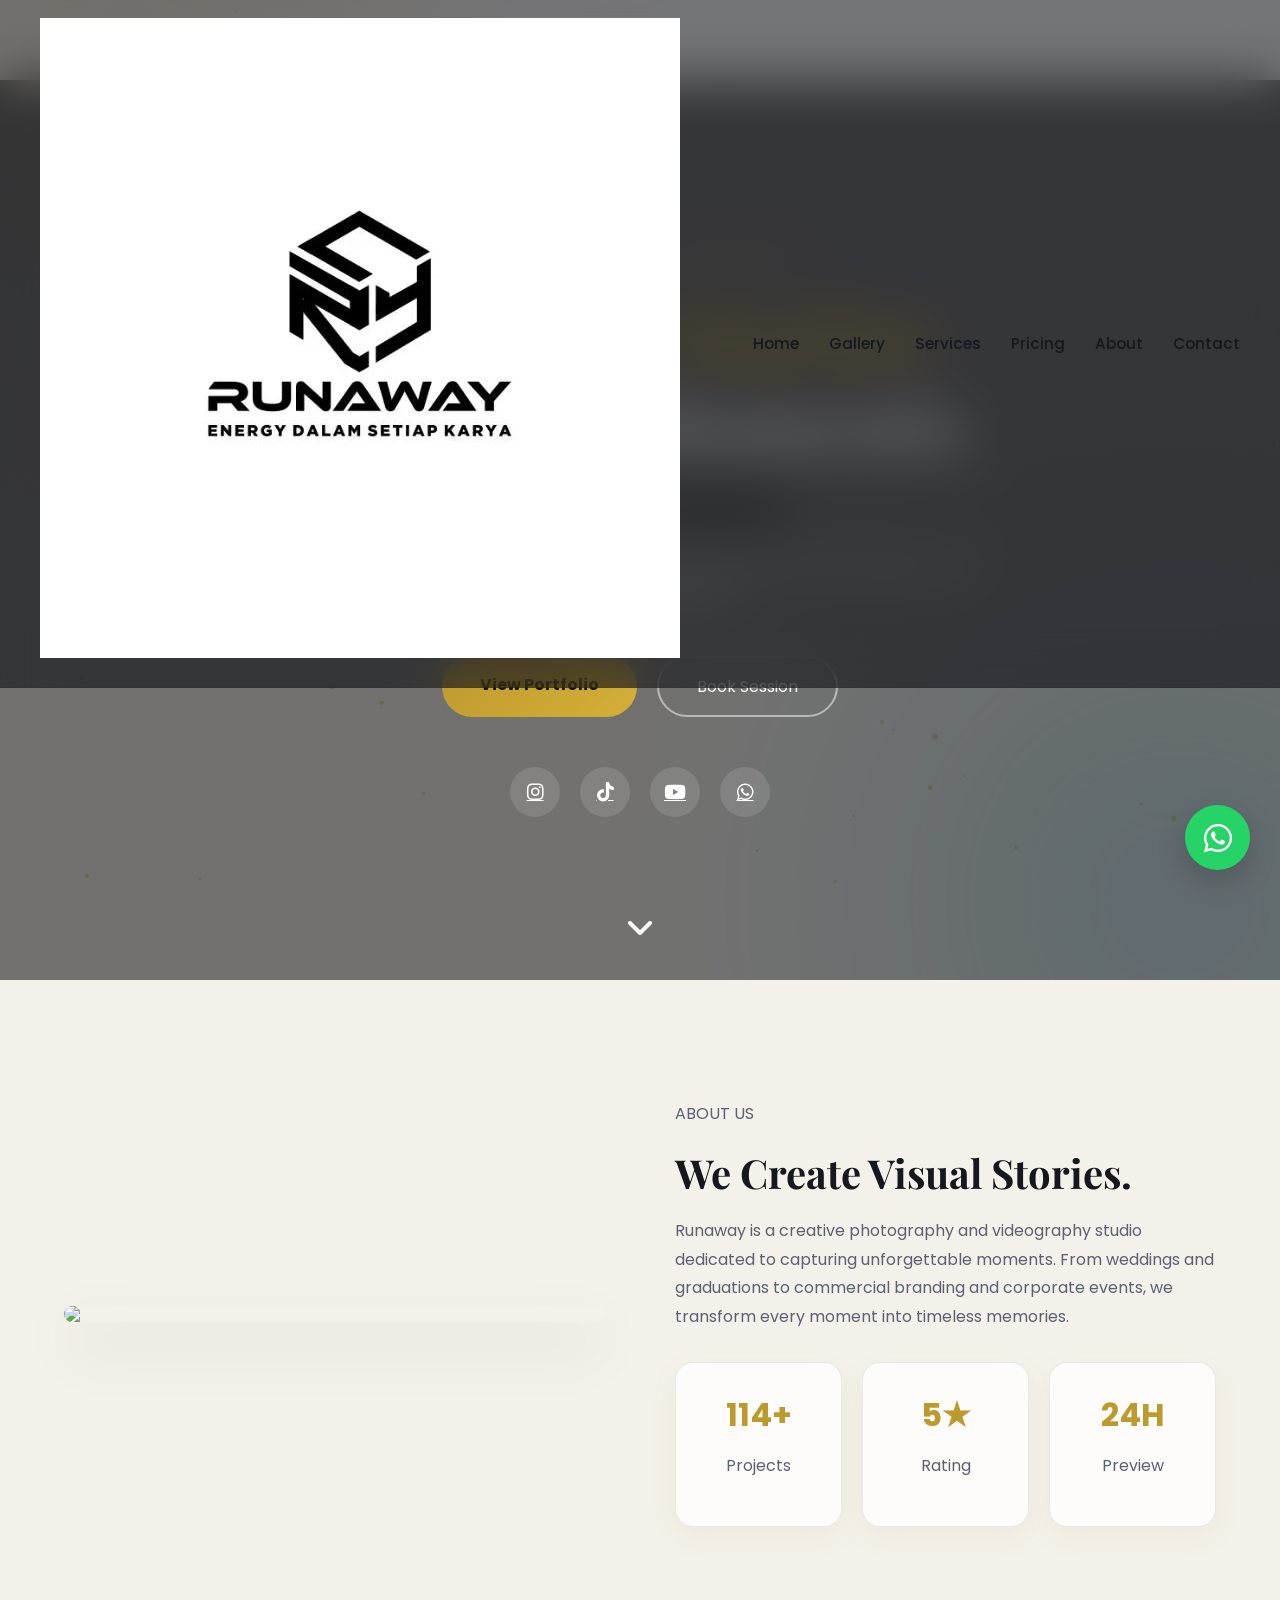
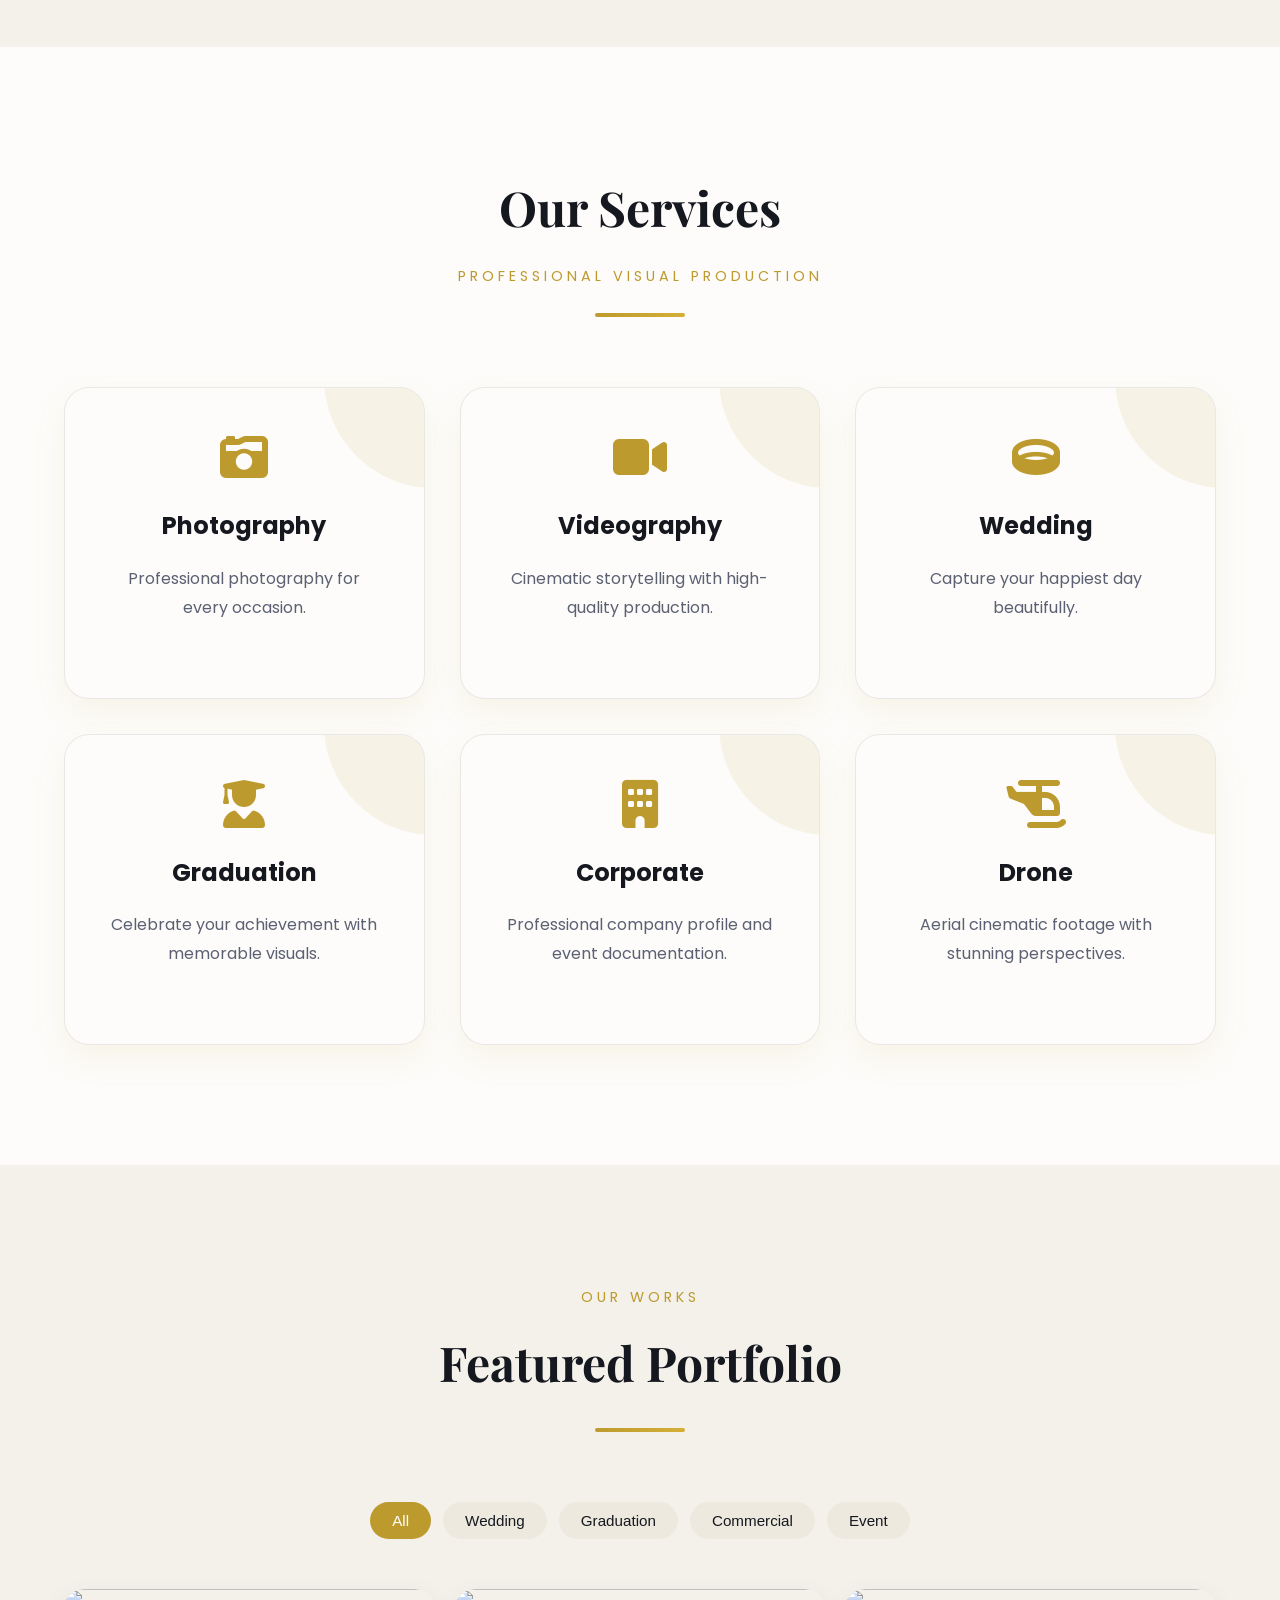
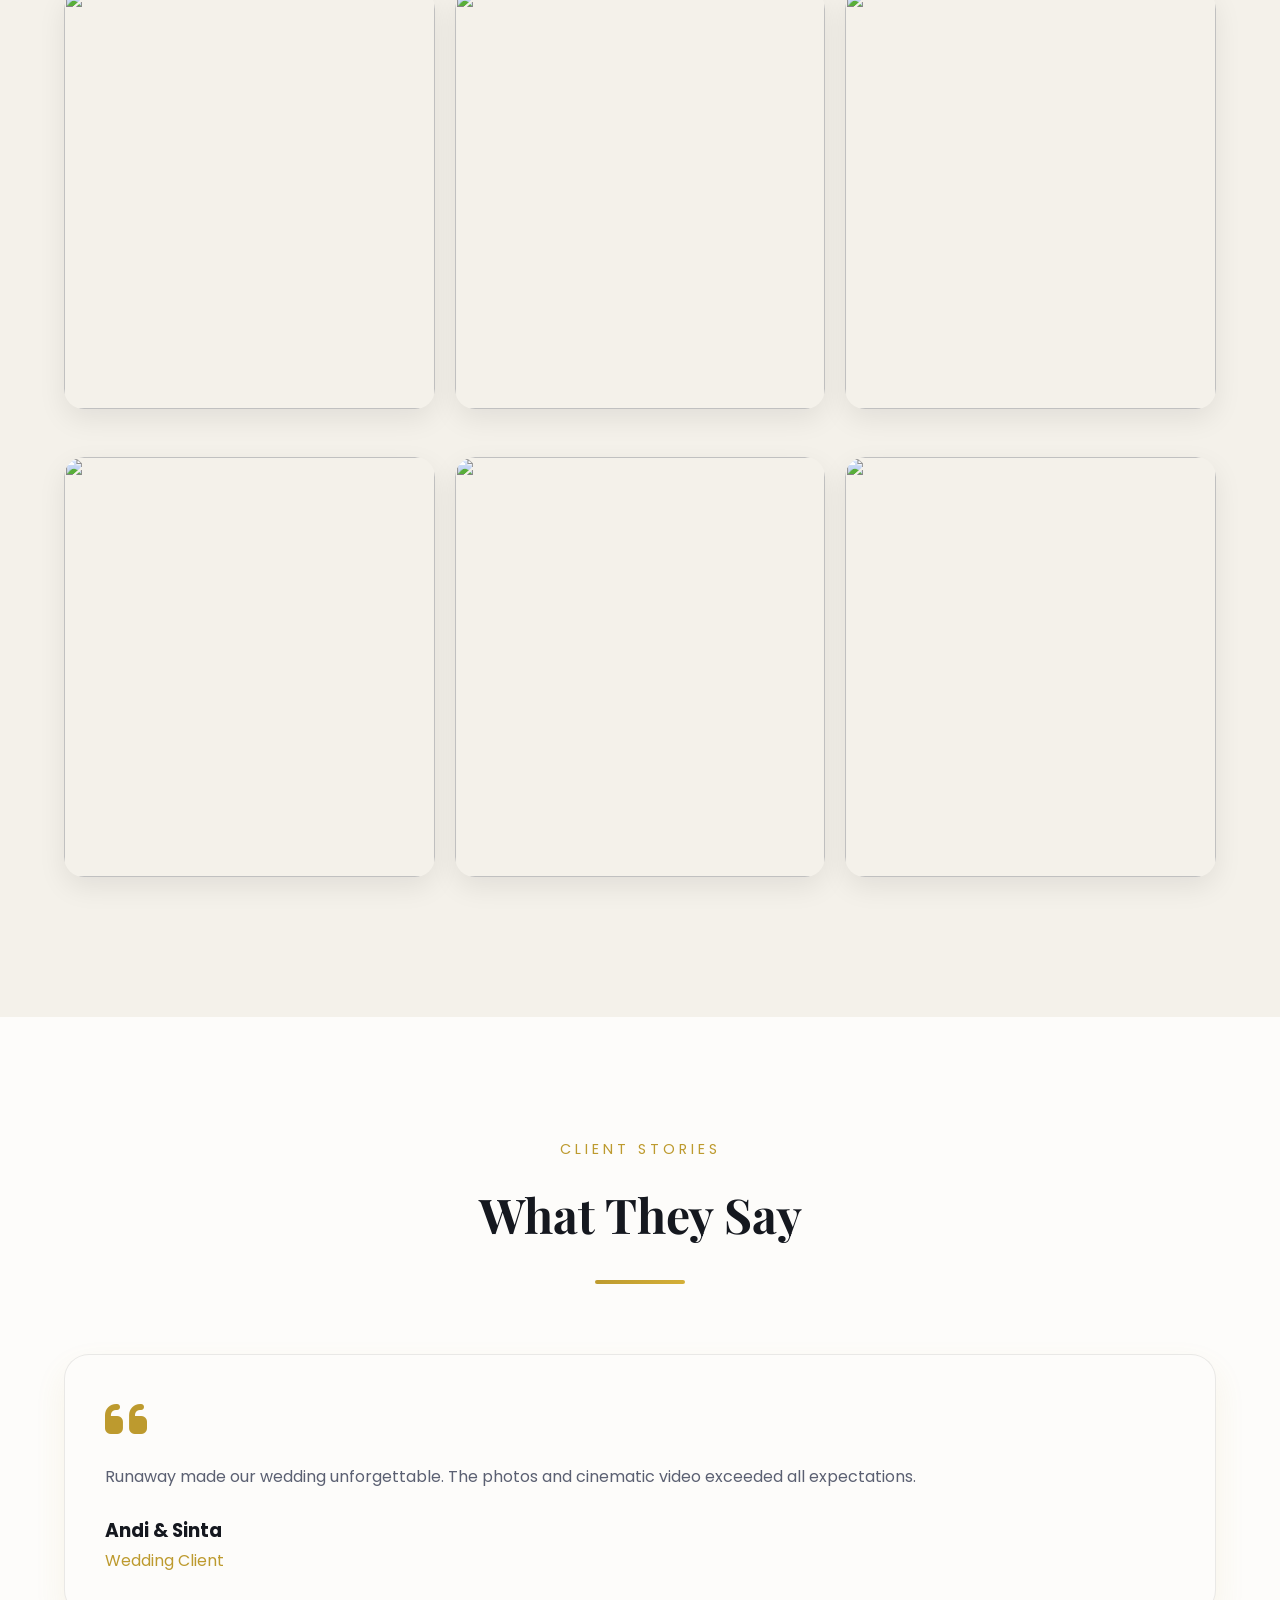
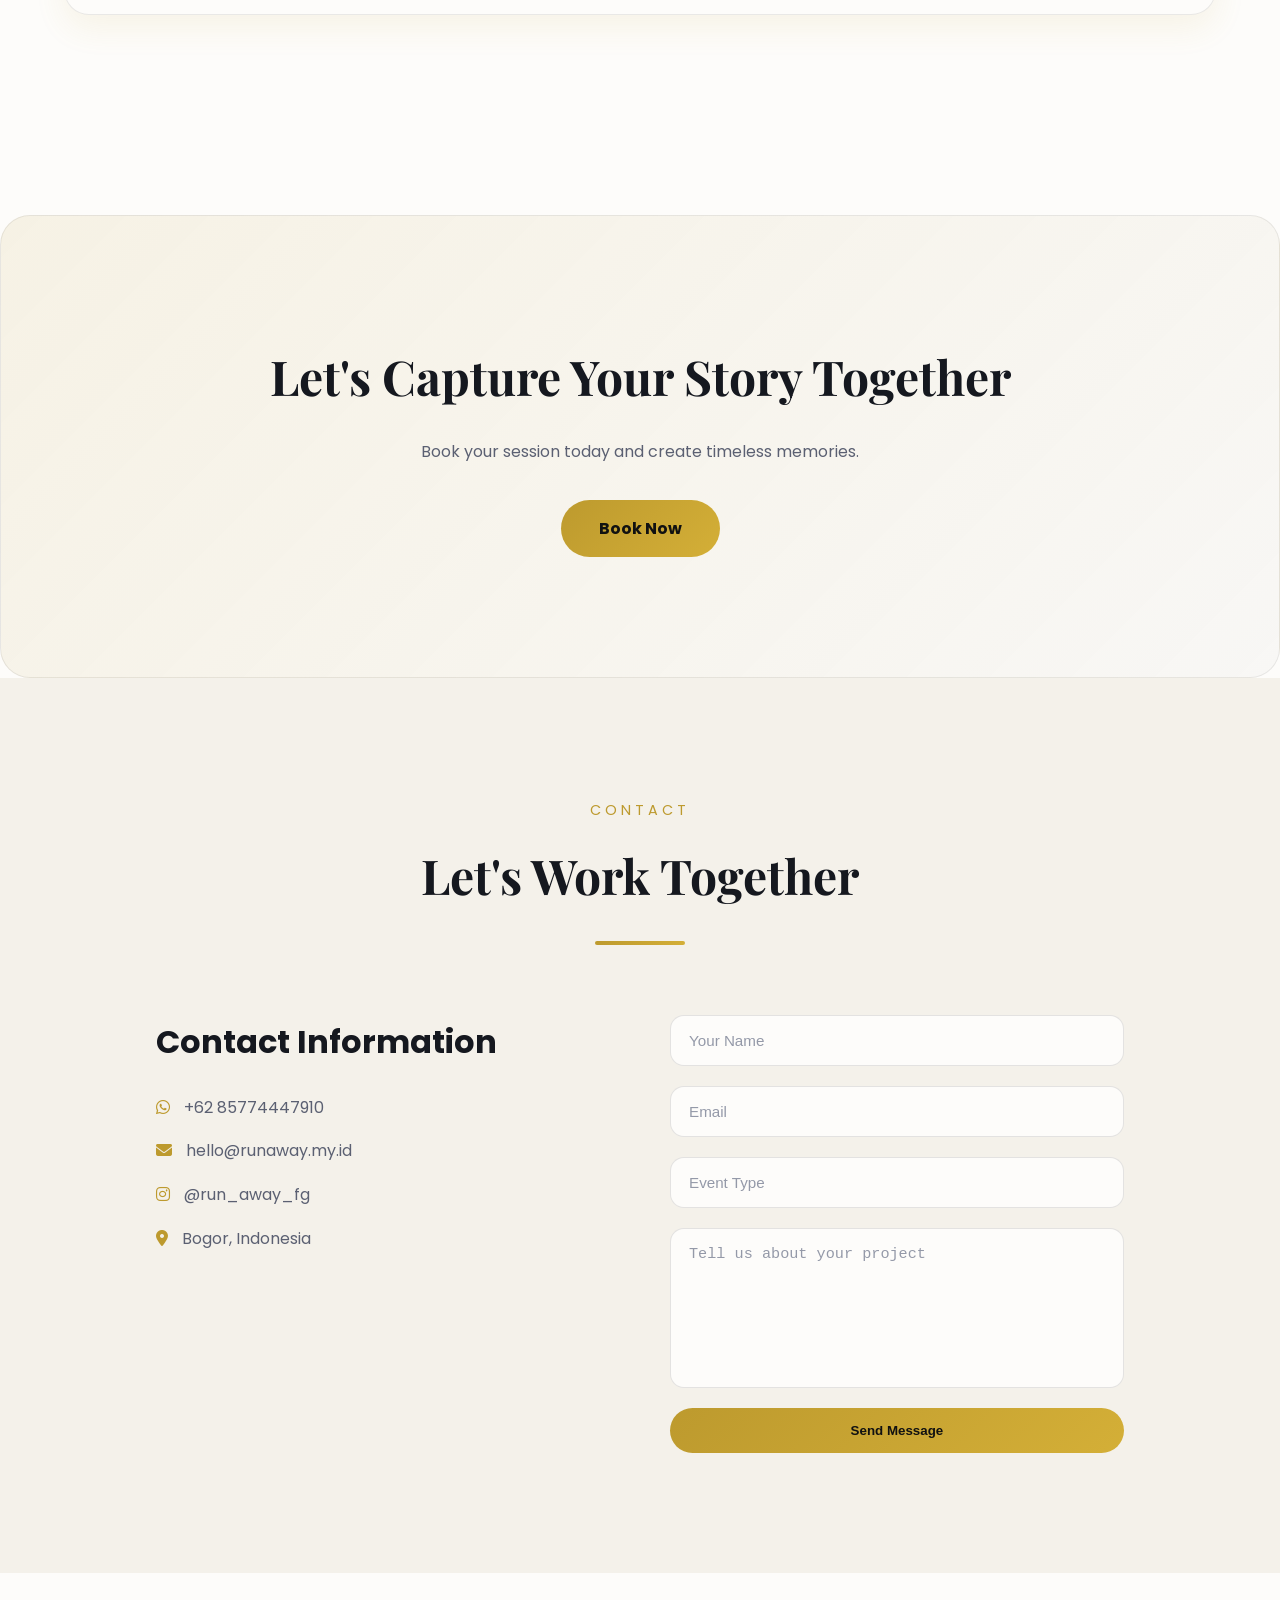
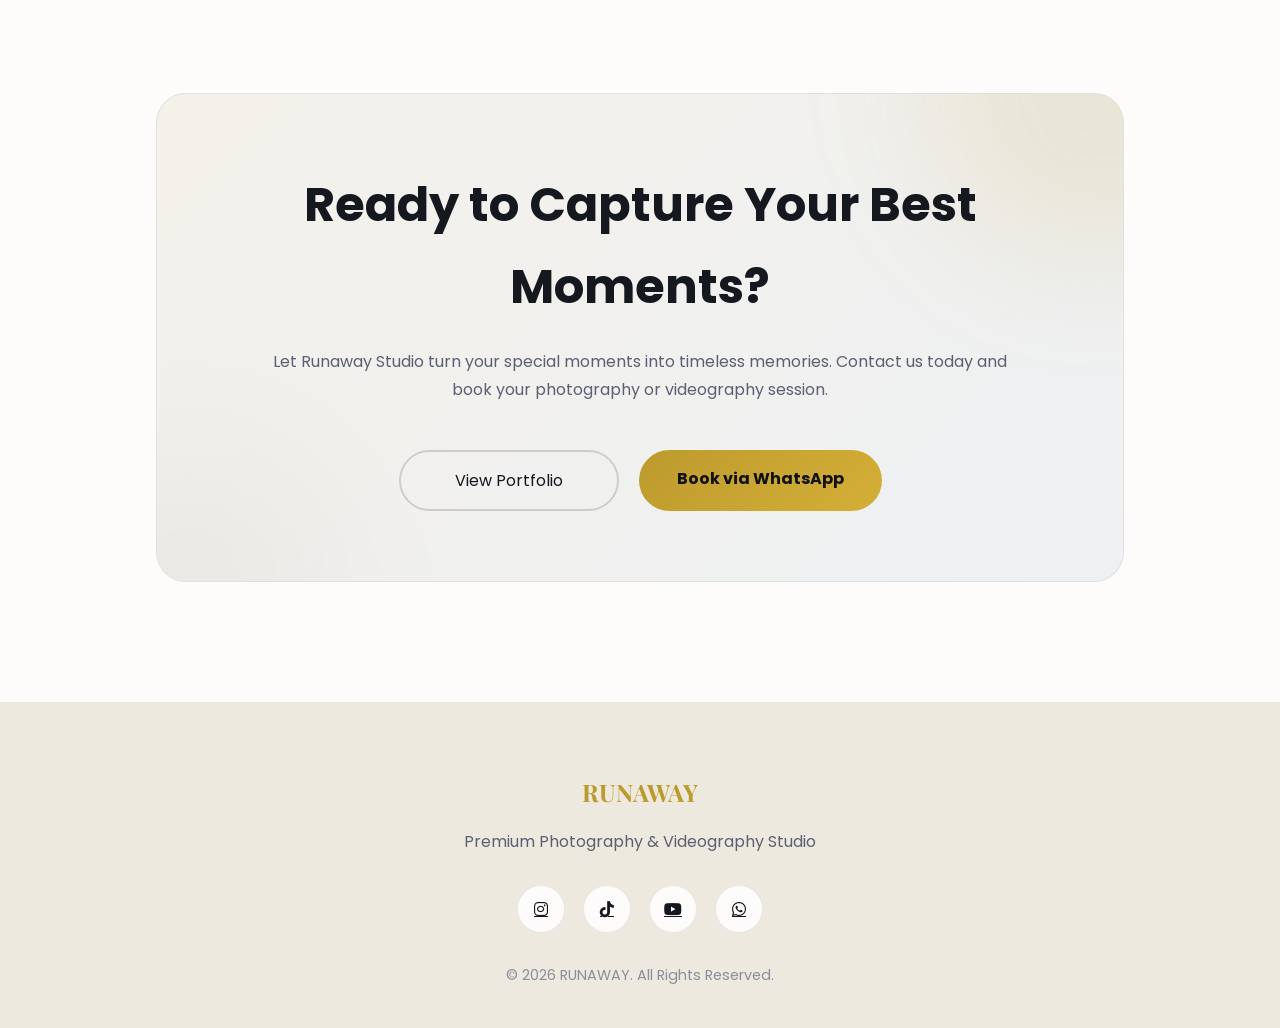
==== index.html @ 174cce6d "Update index.html" ====
<!DOCTYPE html>
<html lang="en">

<head>
<meta charset="UTF-8">
<meta name="viewport" content="width=device-width, initial-scale=1.0">

<title>RUNAWAY | Photography & Videography</title>

<meta name="description" content="Premium Photography & Videography Studio">

<link rel="icon" href="images/logo.jpg">

<!-- Google Font -->
<link href="https://fonts.googleapis.com/css2?family=Poppins:wght@300;400;500;600;700&family=Playfair+Display:wght@700&display=swap" rel="stylesheet">

<!-- Font Awesome -->
<link rel="stylesheet" href="https://cdnjs.cloudflare.com/ajax/libs/font-awesome/6.7.2/css/all.min.css">

<!-- AOS CSS -->
<link rel="stylesheet" href="https://cdnjs.cloudflare.com/ajax/libs/aos/2.3.4/aos.css">

<!-- STYLE -->
<link rel="stylesheet" href="style.css">

</head>

<body>

<!-- ================= BACKGROUND ================= -->
<div class="background-blur blur1"></div>
<div class="background-blur blur2"></div>

<canvas id="particles"></canvas>

<!-- ================= NAVBAR ================= -->
<header>
<nav class="navbar">

    <a href="index.html" class="logo">
        <img src="images/logo.jpg" alt="Runaway Studio">
    </a>

    <div class="nav-menu">
        <a href="index.html" class="active">Home</a>
        <a href="gallery.html">Gallery</a>
        <a href="services.html">Services</a>
        <a href="pricing.html">Pricing</a>
        <a href="about.html">About</a>
        <a href="contact.html">Contact</a>
    </div>

</nav>
</header>

<!-- ================= HERO ================= -->
<section class="hero">

    <video autoplay muted loop playsinline class="hero-video">
        <source src="assets/hero.mp4" type="video/mp4">
    </video>

    <div class="overlay"></div>

    <div class="hero-content">

        <p data-aos="fade-down">
            Photography • Videography
        </p>

        <h1 data-aos="fade-up" data-aos-delay="200">
            Capture <span>Stories</span><br>
            Not Just Moments
        </h1>

        <h2 id="typing" data-aos="fade-up" data-aos-delay="400"></h2>

        <p class="hero-desc" data-aos="fade-up" data-aos-delay="600">
            Creating timeless visual experiences through professional photography and cinematic videography.
        </p>

        <div class="hero-btn" data-aos="zoom-in" data-aos-delay="800">

            <a href="gallery.html" class="btn-primary">
                View Portfolio
            </a>

            <a href="contact.html" class="btn-outline">
                Book Session
            </a>

        </div>

        <div class="socials" data-aos="fade-up" data-aos-delay="1000">

            <a href="#"><i class="fab fa-instagram"></i></a>
            <a href="#"><i class="fab fa-tiktok"></i></a>
            <a href="#"><i class="fab fa-youtube"></i></a>
            <a href="#"><i class="fab fa-whatsapp"></i></a>

        </div>

    </div>

    <div class="scroll-down">
        <i class="fas fa-angle-down"></i>
    </div>

</section>

<!-- ================= ABOUT ================= -->

<section id="about">

<div class="container">

<div class="about-image"

data-aos="fade-right">

<img src="assets/about.jpg">

</div>

<div class="about-content"

data-aos="fade-left">

<p class="section-subtitle">

ABOUT US

</p>

<h2>

We Create

Visual

Stories.

</h2>

<p>

Runaway is a creative photography and videography
studio dedicated to capturing unforgettable moments.

From weddings and graduations to commercial
branding and corporate events, we transform
every moment into timeless memories.

</p>

<div class="about-grid">

<div>

<h3>

150+

</h3>

<p>

Projects

</p>

</div>

<div>

<h3>

5★

</h3>

<p>

Rating

</p>

</div>

<div>

<h3>

24H

</h3>

<p>

Preview

</p>

</div>

</div>

</div>

</div>

</section>

<!-- ================= SERVICES ================= -->

<section id="services">

<div class="container">

<div class="section-title"

data-aos="fade-up">

<h2>

Our Services

</h2>

<p>

Professional Visual Production

</p>

</div>

<div class="services-grid">

<div class="service-card"

data-aos="zoom-in">

<i class="fas fa-camera-retro"></i>

<h3>

Photography

</h3>

<p>

Professional photography
for every occasion.

</p>

</div>

<div class="service-card"

data-aos="zoom-in"

data-aos-delay="100">

<i class="fas fa-video"></i>

<h3>

Videography

</h3>

<p>

Cinematic storytelling
with high-quality production.

</p>

</div>

<div class="service-card"

data-aos="zoom-in"

data-aos-delay="200">

<i class="fas fa-ring"></i>

<h3>

Wedding

</h3>

<p>

Capture your happiest day
beautifully.

</p>

</div>

<div class="service-card"

data-aos="zoom-in"

data-aos-delay="300">

<i class="fas fa-user-graduate"></i>

<h3>

Graduation

</h3>

<p>

Celebrate your achievement
with memorable visuals.

</p>

</div>

<div class="service-card"

data-aos="zoom-in"

data-aos-delay="400">

<i class="fas fa-building"></i>

<h3>

Corporate

</h3>

<p>

Professional company profile
and event documentation.

</p>

</div>

<div class="service-card"

data-aos="zoom-in"

data-aos-delay="500">

<i class="fas fa-helicopter"></i>

<h3>

Drone

</h3>

<p>

Aerial cinematic footage
with stunning perspectives.

</p>

</div>

</div>

</div>

</section>

  <!-- ================= PORTFOLIO ================= -->

<section id="portfolio">

    <div class="container">

        <div class="section-title" data-aos="fade-up">

            <p>OUR WORKS</p>

            <h2>Featured Portfolio</h2>

        </div>

        <div class="portfolio-filter">

            <button class="active">All</button>
            <button>Wedding</button>
            <button>Graduation</button>
            <button>Commercial</button>
            <button>Event</button>

        </div>

        <div class="portfolio-grid">

            <div class="portfolio-item" data-aos="zoom-in">

                <img src="assets/gallery/1.jpg" alt="">

                <div class="portfolio-overlay">

                    <h3>Wedding</h3>

                    <p>Outdoor Wedding Session</p>

                </div>

            </div>

            <div class="portfolio-item" data-aos="zoom-in" data-aos-delay="100">

                <img src="assets/gallery/2.jpg" alt="">

                <div class="portfolio-overlay">

                    <h3>Graduation</h3>

                    <p>University Graduation</p>

                </div>

            </div>

            <div class="portfolio-item" data-aos="zoom-in" data-aos-delay="200">

                <img src="assets/gallery/3.jpg" alt="">

                <div class="portfolio-overlay">

                    <h3>Commercial</h3>

                    <p>Brand Campaign</p>

                </div>

            </div>

            <div class="portfolio-item" data-aos="zoom-in" data-aos-delay="300">

                <img src="assets/gallery/4.jpg" alt="">

                <div class="portfolio-overlay">

                    <h3>Event</h3>

                    <p>Music Festival</p>

                </div>

            </div>

            <div class="portfolio-item" data-aos="zoom-in" data-aos-delay="400">

                <img src="assets/gallery/5.jpg" alt="">

                <div class="portfolio-overlay">

                    <h3>Portrait</h3>

                    <p>Studio Session</p>

                </div>

            </div>

            <div class="portfolio-item" data-aos="zoom-in" data-aos-delay="500">

                <img src="assets/gallery/6.jpg" alt="">

                <div class="portfolio-overlay">

                    <h3>Prewedding</h3>

                    <p>Golden Hour</p>

                </div>

            </div>

        </div>

    </div>

</section>

<!-- ================= TESTIMONIAL ================= -->

<section id="testimonial">

    <div class="container">

        <div class="section-title" data-aos="fade-up">

            <p>CLIENT STORIES</p>

            <h2>What They Say</h2>

        </div>

        <div class="testimonial-wrapper">

            <div class="testimonial-card" data-aos="fade-up">

                <i class="fas fa-quote-left"></i>

                <p>

                    Runaway made our wedding unforgettable.
                    The photos and cinematic video exceeded
                    all expectations.

                </p>

                <h3>Andi & Sinta</h3>

                <span>Wedding Client</span>

            </div>

            <div class="testimonial-card" data-aos="fade-up" data-aos-delay="150">

                <i class="fas fa-quote-left"></i>

                <p>

                    Highly recommended!
                    Professional team,
                    fast delivery,
                    amazing results.

                </p>

                <h3>PT Example</h3>

                <span>Corporate Client</span>

            </div>

        </div>

    </div>

</section>

<!-- ================= CTA ================= -->

<section class="cta">

    <div class="container">

        <h2 data-aos="fade-up">

            Let's Capture Your Story Together

        </h2>

        <p data-aos="fade-up" data-aos-delay="200">

            Book your session today and create timeless memories.

        </p>

        <a href="#contact" class="btn-primary" data-aos="zoom-in" data-aos-delay="400">

            Book Now

        </a>

    </div>

</section>

<!-- ================= CONTACT ================= -->

<section id="contact">

    <div class="container">

        <div class="section-title">

            <p>CONTACT</p>

            <h2>Let's Work Together</h2>

        </div>

        <div class="contact-grid">

            <div class="contact-info">

                <h3>Contact Information</h3>

                <p><i class="fab fa-whatsapp"></i> +62 85774447910</p>

                <p><i class="fas fa-envelope"></i> hello@runaway.my.id</p>

                <p><i class="fab fa-instagram"></i> @run_away_fg</p>

                <p><i class="fas fa-map-marker-alt"></i> Bogor, Indonesia</p>

            </div>

            <form class="contact-form">

                <input type="text" placeholder="Your Name">

                <input type="email" placeholder="Email">

                <input type="text" placeholder="Event Type">

                <textarea placeholder="Tell us about your project"></textarea>

                <button type="submit" class="btn-primary">

                    Send Message

                </button>

            </form>

        </div>

    </div>

</section>

<!-- ================= CTA ================= -->

<section class="cta-section">

    <div class="container">

        <div class="cta-box" data-aos="zoom-in">

            <h2>Ready to Capture Your Best Moments?</h2>

            <p>
                Let Runaway Studio turn your special moments into timeless memories.
                Contact us today and book your photography or videography session.
            </p>

            <div class="cta-buttons">

                <a href="gallery.html" class="btn-outline">
                    View Portfolio
                </a>

                <a href="https://wa.me/6285774447910" target="_blank" class="btn-primary">
                    Book via WhatsApp
                </a>

            </div>

        </div>

    </div>

</section>

<!-- ================= FOOTER ================= -->

<footer>

    <div class="container">

        <h2>RUNAWAY</h2>

        <p>

            Premium Photography & Videography Studio

        </p>

        <div class="footer-social">

            <a href="#"><i class="fab fa-instagram"></i></a>
            <a href="#"><i class="fab fa-tiktok"></i></a>
            <a href="#"><i class="fab fa-youtube"></i></a>
            <a href="#"><i class="fab fa-whatsapp"></i></a>

        </div>

        <p class="copyright">

            © 2026 RUNAWAY. All Rights Reserved.

        </p>

    </div>

</footer>

<!-- AOS -->

<script src="https://cdnjs.cloudflare.com/ajax/libs/aos/2.3.4/aos.js"></script>

<!-- JS -->

<script src="script.js"></script>

<script>

AOS.init({

duration:1000,

once:true

});

</script>

</body>
</html>
---- style.css ----
/* ===========================
   RUNAWAY STUDIO
   Premium Photography Website
   LIGHT MODE — Minimalist Luxury
=========================== */

#progress{

position:fixed;

top:0;

left:0;

height:4px;

width:0;

background:linear-gradient(90deg,#d4af37,#ffd700);

z-index:99999;

}

#topBtn{

position:fixed;

bottom:30px;

right:30px;

width:55px;

height:55px;

border:none;

border-radius:50%;

background:#d4af37;

color:#111;

font-size:24px;

cursor:pointer;

opacity:0;

visibility:hidden;

transition:.35s;

z-index:999;

box-shadow:0 10px 25px rgba(0,0,0,.12);

}

#topBtn.show{

opacity:1;

visibility:visible;

}

.nav-menu a.active{

color:#d4af37;

}

/* =======================
PRELOADER
======================= */

#preloader{

position:fixed;

inset:0;

background:#fdfcfa;

display:flex;

justify-content:center;

align-items:center;

z-index:999999;

transition:.7s;

}

.loader{

width:80px;

height:80px;

border-radius:50%;

border:6px solid rgba(0,0,0,.08);

border-top:6px solid #d4af37;

animation:spin 1s linear infinite;

}

@keyframes spin{

to{

transform:rotate(360deg);

}

}

/* =======================
LIGHTBOX
======================= */

#lightbox{

position:fixed;

inset:0;

background:rgba(10,10,12,.92);

display:flex;

justify-content:center;

align-items:center;

opacity:0;

visibility:hidden;

transition:.4s;

z-index:99999;

}

#lightbox.active{

opacity:1;

visibility:visible;

}

#lightbox img{

max-width:90%;

max-height:90%;

border-radius:15px;

}

#closeLightbox{

position:absolute;

top:30px;

right:40px;

font-size:55px;

color:white;

cursor:pointer;

}

/* =======================
WHATSAPP
======================= */

.whatsapp{

position:fixed;

right:30px;

bottom:30px;

width:65px;

height:65px;

border-radius:50%;

background:#25D366;

display:flex;

justify-content:center;

align-items:center;

font-size:32px;

color:white;

text-decoration:none;

box-shadow:0 10px 30px rgba(0,0,0,.18);

z-index:9999;

transition:.3s;

}

.whatsapp:hover{

transform:scale(1.12);

}

/* Google Font */
@import url('https://fonts.googleapis.com/css2?family=Poppins:wght@300;400;500;600;700;800&family=Playfair+Display:wght@600;700;800&display=swap');

/* ===========================
        RESET
=========================== */

*{
    margin:0;
    padding:0;
    box-sizing:border-box;
}

html{
    scroll-behavior:smooth;
}

body{

    font-family:'Poppins',sans-serif;

    background:#fdfcfa;

    color:#15181f;

    overflow-x:hidden;

    line-height:1.7;

}

/* Scrollbar */

::-webkit-scrollbar{

    width:10px;

}

::-webkit-scrollbar-track{

    background:#ede9df;

}

::-webkit-scrollbar-thumb{

    background:#d4af37;

    border-radius:20px;

}

::-webkit-scrollbar-thumb:hover{

    background:#bd9a2e;

}

/* ===========================
        VARIABLES
=========================== */

:root{

--primary:#bd9a2e;

--secondary:#15181f;

--dark:#fdfcfa;

--card:#fdfcfa;

--glass:rgba(0,0,0,.035);

--border:rgba(0,0,0,.09);

--text:#15181f;

--muted:#5b6072;

--gradient:linear-gradient(
135deg,
#bd9a2e,
#d4af37
);

}

/* ===========================
        CONTAINER
=========================== */

.container{

    width:90%;

    max-width:1300px;

    margin:auto;

}

/* ===========================
        BACKGROUND
=========================== */

.background-blur{

    position:fixed;

    width:500px;

    height:500px;

    border-radius:50%;

    filter:blur(140px);

    opacity:.22;

    z-index:-2;

}

.blur1{

    background:#d4af37;

    top:-200px;

    left:-120px;

    animation:float1 12s infinite ease-in-out;

}

.blur2{

    background:#0ea5e9;

    bottom:-250px;

    right:-150px;

    animation:float2 14s infinite ease-in-out;

}

@keyframes float1{

0%{

transform:translate(0,0);

}

50%{

transform:translate(100px,60px);

}

100%{

transform:translate(0,0);

}

}

@keyframes float2{

0%{

transform:translate(0,0);

}

50%{

transform:translate(-120px,-80px);

}

100%{

transform:translate(0,0);

}

}

/* ===========================
      PARTICLE CANVAS
=========================== */

#particles{

position:fixed;

top:0;

left:0;

width:100%;

height:100%;

z-index:-3;

opacity:.5;

}

/* ===========================
        NAVBAR 
=========================== */

.navbar{
    position: fixed;
    top: 0;
    left: 0;
    width: 100%;
    z-index: 9999;

    display: flex;
    justify-content: space-between;
    align-items: center;

    padding: 18px 40px;

    background: rgba(255,255,255,.75);
    backdrop-filter: blur(18px);
    -webkit-backdrop-filter: blur(18px);

    border-bottom: 1px solid rgba(0,0,0,.06);

    transition: .3s ease;
}

/* LOGO */
.logo{
    font-size: 1.4rem;
    font-weight: 700;
    letter-spacing: 2px;
    color: #15181f;
}

/* MENU */
.nav-menu{
    display: flex;
    gap: 30px;
    align-items: center;
}

.nav-menu a{
    text-decoration: none;
    color: #15181f;
    font-size: .95rem;
    font-weight: 500;
    position: relative;
    transition: .3s;
}

/* underline hover */
.nav-menu a::after{
    content: "";
    position: absolute;
    left: 0;
    bottom: -6px;
    width: 0%;
    height: 2px;
    background: var(--primary);
    transition: .3s;
}

.nav-menu a:hover{
    color: var(--primary);
}

.nav-menu a:hover::after{
    width: 100%;
}

/* ACTIVE LINK */
.nav-menu a.active{
    color: var(--primary);
}

.nav-menu a.active::after{
    width: 100%;
}

/* MOBILE MENU (optional) */
#menu-btn{
    display: none;
    font-size: 1.6rem;
    cursor: pointer;
    color: #15181f;
}

/* RESPONSIVE */
@media(max-width: 768px){
    .nav-menu{
        display: none;
    }

    #menu-btn{
        display: block;
    }
}

body{
    padding-top: 80px;
}


/* ===========================
        HERO FINAL FIX
=========================== */

.hero{
    position: relative;
    height: 100vh;
    display: flex;
    justify-content: center;
    align-items: center;
    text-align: center;
    overflow: hidden;
}

/* VIDEO BACKGROUND */
.hero-video{
    position: absolute;
    inset: 0;
    width: 100%;
    height: 100%;
    object-fit: cover;
    z-index: -2;
}

/* OVERLAY — kept dark so light hero text stays legible over the video */
.overlay{
    position: absolute;
    inset: 0;
    background: rgba(0,0,0,.55);
    z-index: -1;
}

/* CONTENT */
.hero-content{
    max-width: 900px;
    padding: 20px;
    z-index: 2;
}

/* TOP TEXT */
.hero-content p:first-child{
    color: var(--primary);
    letter-spacing: 4px;
    font-size: 1rem;
    text-transform: uppercase;
    margin-bottom: 20px;
}

/* TITLE — stays white because it sits on the video/overlay, not the page bg */
.hero h1{
    font-size: 5rem;
    line-height: 1.1;
    font-family: 'Playfair Display', serif;
    margin-bottom: 20px;
    color: #fff;
}

/* GRADIENT TEXT */
.hero h1 span{
    background: var(--gradient);
    -webkit-background-clip: text;
    -webkit-text-fill-color: transparent;
}

/* SUB TEXT */
.hero-desc{
    font-size: 1.1rem;
    max-width: 700px;
    margin: 25px auto;
    color: #e7e7ea;
}

/* BUTTON WRAPPER */
.hero-btn{
    display: flex;
    justify-content: center;
    gap: 20px;
    margin-top: 45px;
    flex-wrap: wrap;
}

/* BUTTON PRIMARY */
.btn-primary{
    padding: 15px 38px;
    background: var(--gradient);
    border-radius: 50px;
    color: #111;
    font-weight: 700;
    text-decoration: none;
    transition: .3s;
}

.btn-primary:hover{
    transform: translateY(-5px);
}

/* BUTTON OUTLINE */
.btn-outline{
    padding: 15px 38px;
    border-radius: 50px;
    border: 2px solid rgba(255,255,255,.5);
    color: #fff;
    text-decoration: none;
    transition: .3s;
}

.btn-outline:hover{
    background: #fff;
    color: #111;
}

/* SOCIAL ICONS */
.socials{
    display: flex;
    justify-content: center;
    gap: 20px;
    margin-top: 50px;
}

.socials a{
    width: 50px;
    height: 50px;
    display: flex;
    justify-content: center;
    align-items: center;
    border-radius: 50%;
    background: rgba(255,255,255,.12);
    color: #fff;
    font-size: 1.2rem;
    transition: .3s;
}

.socials a:hover{
    background: var(--primary);
    color: #111;
    transform: translateY(-5px);
}

/* SCROLL DOWN */
.scroll-down{
    position: absolute;
    bottom: 25px;
    left: 50%;
    transform: translateX(-50%);
    font-size: 2rem;
    color: #fff;
    animation: bounce 2s infinite;
}

/* ANIMATION */
@keyframes bounce{
    0%,100%{ transform: translate(-50%,0); }
    50%{ transform: translate(-50%,12px); }
}

/* ===========================
        RESPONSIVE FIX
=========================== */

@media(max-width: 991px){
    .hero h1{
        font-size: 3.5rem;
    }
}

@media(max-width: 768px){
    .hero h1{
        font-size: 2.5rem;
    }

    .hero-desc{
        font-size: .95rem;
    }

    .socials{
        gap: 15px;
    }
}
/* ===========================
      RESPONSIVE HERO
=========================== */

@media(max-width:991px){

.hero h1{

font-size:3.5rem;

}

.nav-menu{

display:none;

}

#menu-btn{

display:block;

}

}

@media(max-width:768px){

.hero h1{

font-size:2.7rem;

}

.hero-desc{

font-size:.95rem;

}

.logo span{

display:none;

}

}

/* ===================================
        SECTION GLOBAL
=================================== */

section{
    padding:120px 0;
    position:relative;
}

.section-title{
    text-align:center;
    margin-bottom:70px;
}

.section-title p{

    color:var(--primary);

    letter-spacing:4px;

    text-transform:uppercase;

    font-size:.9rem;

    margin-bottom:12px;

}

.section-title h2{

    font-family:'Playfair Display',serif;

    font-size:3rem;

    margin-bottom:15px;

    color:#15181f;

}

.section-title::after{

    content:"";

    display:block;

    width:90px;

    height:4px;

    margin:25px auto;

    border-radius:20px;

    background:var(--gradient);

}

/* ===================================
            ABOUT
=================================== */

#about{

    background:#f4f1ea;

}

#about .container{

    display:grid;

    grid-template-columns:1fr 1fr;

    gap:70px;

    align-items:center;

}

.about-image{

    position:relative;

}

.about-image img{

    width:100%;

    border-radius:25px;

    display:block;

    box-shadow:0 25px 60px rgba(0,0,0,.12);

    transition:.5s;

}

.about-image:hover img{

    transform:scale(1.03);

}

.about-image::before{

    content:"";

    position:absolute;

    inset:-15px;

    border:2px solid rgba(189,154,46,.3);

    border-radius:30px;

    z-index:-1;

}

.about-content h2{

    font-family:'Playfair Display',serif;

    font-size:3rem;

    line-height:1.2;

    margin:20px 0;

    color:#15181f;

}

.about-content p{

    color:var(--muted);

    margin-bottom:35px;

    font-size:1rem;

}

.about-grid{

    display:grid;

    grid-template-columns:repeat(3,1fr);

    gap:20px;

}

.about-grid div{

    background:#fdfcfa;

    border:1px solid rgba(0,0,0,.07);

    box-shadow:0 10px 28px rgba(189,154,46,.08);

    border-radius:18px;

    padding:30px;

    text-align:center;

    transition:.35s;

}

.about-grid div:hover{

    transform:translateY(-8px);

    border-color:rgba(189,154,46,.5);

}

.about-grid h3{

    color:var(--primary);

    font-size:2rem;

}

.about-grid p{

    margin:10px 0 0;

    color:var(--muted);

}

/* ===================================
            SERVICES
=================================== */

#services{

    background:#fdfcfa;

}

.services-grid{

    display:grid;

    grid-template-columns:repeat(auto-fit,minmax(280px,1fr));

    gap:35px;

}

.service-card{

    position:relative;

    overflow:hidden;

    background:#fdfcfa;

    border:1px solid rgba(0,0,0,.08);

    border-top:3px solid rgba(189,154,46,.55);

    box-shadow:0 14px 32px rgba(189,154,46,.09);

    border-radius:25px;

    padding:45px 35px;

    transition:.45s;

    cursor:pointer;

}

.service-card::before{

    content:"";

    position:absolute;

    width:220px;

    height:220px;

    background:rgba(189,154,46,.1);

    border-radius:50%;

    top:-120px;

    right:-120px;

    transition:.5s;

}

.service-card:hover::before{

    transform:scale(2);

}

.service-card:hover{

    transform:translateY(-12px);

    border-color:rgba(189,154,46,.45);

    box-shadow:0 25px 50px rgba(0,0,0,.1);

}

.service-card i{

    font-size:2.8rem;

    color:var(--primary);

    margin-bottom:25px;

    transition:.35s;

}

.service-card:hover i{

    transform:rotate(10deg) scale(1.15);

}

.service-card h3{

    font-size:1.5rem;

    margin-bottom:18px;

    color:#15181f;

}

.service-card p{

    color:var(--muted);

    line-height:1.8;

}

/* ===================================
            CTA STRIP
=================================== */

.cta{

    margin-top:80px;

    border-radius:30px;

    background:linear-gradient(
        135deg,
        rgba(189,154,46,.1),
        rgba(0,0,0,.02)
    );

    border:1px solid rgba(0,0,0,.07);

    padding:70px;

    text-align:center;

}

.cta h2{

    font-family:'Playfair Display',serif;

    font-size:3rem;

    margin-bottom:20px;

    color:#15181f;

}

.cta p{

    color:var(--muted);

    max-width:650px;

    margin:auto auto 40px;

}

.cta .btn-primary{

    display:inline-block;

}

/* ===================================
            HOVER EFFECT
=================================== */

img{

    transition:.5s;

}

img:hover{

    filter:brightness(1.03);

}

button,
a{

    transition:.35s;

}

/* ===================================
        RESPONSIVE
=================================== */

@media(max-width:991px){

#about .container{

grid-template-columns:1fr;

}

.about-content{

text-align:center;

}

.about-grid{

grid-template-columns:1fr;

}

.section-title h2{

font-size:2.5rem;

}

.cta{

padding:50px 30px;

}

}

@media(max-width:768px){

.section-title h2{

font-size:2rem;

}

.about-content h2{

font-size:2.2rem;

}

.service-card{

padding:35px 25px;

}

.cta h2{

font-size:2rem;

}

}

/* ===================================
        PORTFOLIO
=================================== */

#portfolio{
    background:#f4f1ea;
}

.portfolio-filter{
    display:flex;
    justify-content:center;
    flex-wrap:wrap;
    gap:15px;
    margin-bottom:60px;
}

.portfolio-filter button{

    background:#fdfcfa;

    color:#15181f;

    border:1px solid rgba(0,0,0,.1);

    padding:12px 28px;

    border-radius:50px;

    cursor:pointer;

    transition:.35s;

}

.portfolio-filter button:hover,
.portfolio-filter .active{

    background:var(--gradient);

    color:#111;

    border:none;

}

.portfolio-grid{

    display:grid;

    grid-template-columns:repeat(auto-fit,minmax(320px,1fr));

    gap:28px;

}

.portfolio-item{

    position:relative;

    overflow:hidden;

    border-radius:25px;

    cursor:pointer;

}

.portfolio-item img{

    width:100%;

    height:420px;

    object-fit:cover;

    transition:.7s;

}

.portfolio-item:hover img{

    transform:scale(1.12);

}

/* Overlay kept dark — it sits on top of photography, not the page background */
.portfolio-overlay{

    position:absolute;

    inset:0;

    background:linear-gradient(
    transparent,
    rgba(0,0,0,.85));

    display:flex;

    flex-direction:column;

    justify-content:flex-end;

    padding:35px;

    opacity:0;

    transition:.4s;

}

.portfolio-item:hover .portfolio-overlay{

    opacity:1;

}

.portfolio-overlay h3{

    color:var(--primary);

    font-size:1.7rem;

}

.portfolio-overlay p{

    color:#eee;

}

/* ===================================
        TESTIMONIAL
=================================== */

#testimonial{

    background:#fdfcfa;

}

.testimonial-wrapper{

    display:grid;

    grid-template-columns:repeat(auto-fit,minmax(350px,1fr));

    gap:35px;

}

.testimonial-card{

    background:#fdfcfa;

    border:1px solid rgba(0,0,0,.08);

    box-shadow:0 14px 32px rgba(189,154,46,.09);

    border-radius:25px;

    padding:40px;

    transition:.4s;

}

.testimonial-card:hover{

    transform:translateY(-10px);

    border-color:rgba(189,154,46,.5);

}

.testimonial-card i{

    font-size:3rem;

    color:var(--primary);

    margin-bottom:20px;

}

.testimonial-card p{

    color:var(--muted);

    margin-bottom:25px;

}

.testimonial-card h3{

    color:#15181f;

}

.testimonial-card span{

    color:var(--primary);

}

/* ===================================
        CONTACT
=================================== */

#contact{
    background: #f4f1ea;
    padding: 120px 8%;
}

/* GRID LAYOUT */
.contact-grid{
    display: grid;
    grid-template-columns: repeat(2, 1fr);
    gap: 60px;
    align-items: start;
}

/* INFO SIDE */
.contact-info h3{
    font-size: 2rem;
    margin-bottom: 25px;
    color: #15181f;
}

.contact-info p{
    margin-bottom: 18px;
    color: var(--muted);
    line-height: 1.6;
}

.contact-info i{
    color: var(--primary);
    margin-right: 10px;
}

/* FORM */
.contact-form{
    display: flex;
    flex-direction: column;
    gap: 20px;
}

/* INPUT & TEXTAREA */
.contact-form input,
.contact-form textarea{
    width: 100%;
    padding: 16px 18px;

    background: #fdfcfa;
    border: 1px solid rgba(0,0,0,.1);
    border-radius: 14px;

    color: #15181f;
    outline: none;

    transition: .3s ease;
    font-size: 0.95rem;
}

.contact-form input::placeholder,
.contact-form textarea::placeholder{
    color: #9499a8;
}

/* TEXTAREA SIZE */
.contact-form textarea{
    min-height: 160px;
    resize: none;
}

/* FOCUS EFFECT */
.contact-form input:focus,
.contact-form textarea:focus{
    border-color: var(--primary);
    box-shadow: 0 0 0 3px rgba(189,154,46,.12);
}

/* BUTTON */
.contact-form button{
    border: none;
    cursor: pointer;
}

/* ===========================
        RESPONSIVE
=========================== */

@media(max-width: 991px){
    .contact-grid{
        grid-template-columns: 1fr;
        gap: 40px;
    }

    #contact{
        padding: 100px 5%;
    }
}

/* ===================================
        FOOTER
=================================== */

footer{

    background:#ede9df;

    padding:70px 0 40px;

    text-align:center;

}

footer h2{

    font-family:'Playfair Display',serif;

    color:var(--primary);

    margin-bottom:15px;

}

footer p{

    color:#5b6072;

}

.footer-social{

    display:flex;

    justify-content:center;

    gap:18px;

    margin:30px 0;

}

.footer-social a{

    width:48px;

    height:48px;

    display:flex;

    justify-content:center;

    align-items:center;

    border-radius:50%;

    background:#fdfcfa;

    border:1px solid rgba(0,0,0,.08);

    color:#15181f;

    transition:.35s;

}

.footer-social a:hover{

    background:var(--primary);

    color:#111;

    transform:translateY(-5px);

}

.copyright{

    margin-top:25px;

    font-size:.9rem;

    color:#8a8f9c;

}

/* ===================================
        RESPONSIVE
=================================== */

@media(max-width:991px){

.contact-grid{

grid-template-columns:1fr;

}

.portfolio-grid{

grid-template-columns:1fr;

}

.testimonial-wrapper{

grid-template-columns:1fr;

}

}

@media(max-width:768px){

.portfolio-item img{

height:300px;

}

.portfolio-overlay{

padding:25px;

}

.section-title h2{

font-size:2rem;

}

}

/*==================================
        GALLERY HERO
==================================*/

/* Kept dark overlay so the hero photo stays legible; text stays white here */
.gallery-hero{

padding-top:180px;
padding-bottom:120px;

text-align:center;

background:
linear-gradient(
rgba(0,0,0,.55),
rgba(0,0,0,.65)
),
url("gallery-bg.jpg");

background-size:cover;
background-position:center;
background-attachment:fixed;

color:#fff;

}

.gallery-hero h1{

font-size:4rem;
margin-bottom:20px;

color:#fff;

}

.gallery-hero p{

max-width:700px;

margin:auto;

font-size:1.1rem;

opacity:.9;

color:#f1f1f1;

}

/*==================================
        FILTER
==================================*/

.portfolio-section{

padding:100px 8%;

background:#fdfcfa;

}

.portfolio-filter{

display:flex;

justify-content:center;

flex-wrap:wrap;

gap:15px;

margin-bottom:70px;

}

.portfolio-filter button{

background:#ede9df;

border:none;

padding:14px 32px;

border-radius:50px;

color:#15181f;

cursor:pointer;

font-size:.95rem;

transition:.4s;

}

.portfolio-filter button:hover,

.portfolio-filter .active{

background:var(--primary);

color:#fff;

}

/*==================================
        MASONRY GRID
==================================*/

.portfolio-grid{

column-count:3;

column-gap:25px;

}

.portfolio-item{

position:relative;

overflow:hidden;

margin-bottom:25px;

border-radius:22px;

break-inside:avoid;

cursor:pointer;

box-shadow:0 10px 30px rgba(0,0,0,.08);

}

.portfolio-item img{

width:100%;

display:block;

transition:.7s;

border-radius:22px;

}

.portfolio-item:hover img{

transform:scale(1.08);

filter:brightness(.55);

}

/*==================================
        OVERLAY
==================================*/

.portfolio-overlay{

position:absolute;

left:0;

right:0;

bottom:0;

padding:30px;

background:linear-gradient(

transparent,

rgba(0,0,0,.95)

);

opacity:0;

transition:.45s;

}

.portfolio-item:hover .portfolio-overlay{

opacity:1;

}

.portfolio-overlay h3{

font-size:1.6rem;

margin-bottom:8px;

color:#fff;

}

.portfolio-overlay p{

opacity:.8;

color:#eee;

}

/*==================================
        CTA
==================================*/

.gallery-bottom{

text-align:center;

margin-top:80px;

}

/*==================================
        RESPONSIVE
==================================*/

@media(max-width:992px){

.portfolio-grid{

column-count:2;

}

.gallery-hero h1{

font-size:3rem;

}

}

@media(max-width:650px){

.portfolio-grid{

column-count:1;

}

.gallery-hero{

padding-top:140px;

}

.gallery-hero h1{

font-size:2.3rem;

}

.portfolio-filter{

gap:10px;

}

.portfolio-filter button{

padding:10px 20px;

font-size:.8rem;

}

}

/*========================
PRICING
========================*/

.pricing {
    padding: 150px 8%;
    background:#fdfcfa;
}

.pricing-grid {
    display: grid;
    grid-template-columns: repeat(auto-fit, minmax(320px, 1fr));
    gap: 35px;
    margin-top: 60px;
}

.price-card {
    position: relative;
    background: #fdfcfa;
    padding: 45px;
    border-radius: 25px;
    box-shadow: 0 14px 34px rgba(189,154,46,.1);
    text-align: center;
    transition: .4s;
    border: 1px solid rgba(0,0,0,.08);
}

.price-card:hover {
    transform: translateY(-12px);
}

.price-card h2 {
    font-size: 2.8rem;
    margin: 25px 0;
    color: var(--primary);
}

.price-card ul {
    list-style: none;
    margin: 35px 0;
    padding: 0;
    color: var(--muted);
}

.price-card li {
    margin: 15px 0;
}

.price-card li i {
    color: var(--primary);
    margin-right: 10px;
}

/* FIX: popular jangan override hover transform */
.popular {
    border: 2px solid var(--primary);
    transform: scale(1.05);
}

/*=========================
SERVICES
=========================*/

.services-hero {
    padding: 180px 20px 100px;
    text-align: center;
    background:#f4f1ea;
}

.services-hero h1 {
    font-size: 4rem;
    margin-bottom: 20px;
    color:#15181f;
}

.services-hero p {
    max-width: 700px;
    margin: auto;
    color: var(--muted);
}

.services {
    padding: 100px 8%;
    background:#fdfcfa;
}

.service-grid {
    display: grid;
    grid-template-columns: repeat(auto-fit, minmax(320px, 1fr));
    gap: 35px;
}

.service-card {
    padding: 45px;
    text-align: center;
    border-radius: 25px;
    background: #fdfcfa;
    border: 1px solid rgba(0,0,0,.08);
    box-shadow: 0 14px 32px rgba(189,154,46,.09);
    transition: .4s;
}

.service-card:hover {
    transform: translateY(-10px);
    border-color: var(--primary);
}

.service-card i {
    font-size: 3rem;
    color: var(--primary);
    margin-bottom: 25px;
}

.service-card h3 {
    margin-bottom: 18px;
    color:#15181f;
}

.service-card p {
    margin-bottom: 30px;
    color: var(--muted);
}

/*=========================
CTA
=========================*/

.cta {
    padding: 120px 20px;
    text-align: center;
}

.cta h2 {
    font-size: 3rem;
    margin-bottom: 20px;
    color:#15181f;
}

.cta p {
    margin-bottom: 35px;
    color: var(--muted);
}

/* =========================
ABOUT PAGE
========================= */

.about-hero{
    padding:180px 8% 80px;
    text-align:center;
    background:#f4f1ea;
}

.about-hero h1{
    font-size:4rem;
    font-family:'Playfair Display',serif;
    color:#15181f;
}

.about-hero p{
    max-width:700px;
    margin:20px auto 0;
    color:var(--muted);
}

/* MAIN */
.about-page{
    padding:80px 8% 120px;
    background:#fdfcfa;
}

.about-wrapper{
    display:grid;
    grid-template-columns:1fr 1fr;
    gap:60px;
    align-items:center;
}

.about-image img{
    width:100%;
    border-radius:25px;
    box-shadow:0 25px 60px rgba(0,0,0,.1);
}

/* CONTENT */
.about-content h2{
    font-size:2.5rem;
    margin-bottom:20px;
    font-family:'Playfair Display',serif;
    color:#15181f;
}

.about-content p{
    color:var(--muted);
    margin-bottom:20px;
    line-height:1.8;
}

/* STATS */
.about-grid{
    display:grid;
    grid-template-columns:repeat(3,1fr);
    gap:20px;
    margin-top:30px;
}

.about-grid div{
    background:#fdfcfa;
    border:1px solid rgba(0,0,0,.08);
    box-shadow:0 10px 26px rgba(189,154,46,.08);
    padding:25px;
    border-radius:18px;
    text-align:center;
}

.about-grid h3{
    color:var(--primary);
    font-size:2rem;
}

/* VISION MISSION */
.vision-mission{
    display:grid;
    grid-template-columns:1fr 1fr;
    gap:30px;
    margin-top:80px;
}

.vm-card{
    background:#f4f1ea;
    border:1px solid rgba(0,0,0,.08);
    padding:40px;
    border-radius:25px;
}

.vm-card h3{
    color:var(--primary);
    margin-bottom:15px;
}

.vm-card p{
    color:var(--muted);
    line-height:1.8;
}

/* RESPONSIVE */
@media(max-width:991px){
    .about-wrapper{
        grid-template-columns:1fr;
    }

    .vision-mission{
        grid-template-columns:1fr;
    }

    .about-grid{
        grid-template-columns:1fr;
    }

    .about-hero h1{
        font-size:2.8rem;
    }
}

/* ================= GALLERY PRO ================= */

.portfolio-section{
    padding:120px 8%;
}

.portfolio-filter{
    display:flex;
    justify-content:center;
    gap:12px;
    flex-wrap:wrap;
    margin-bottom:50px;
}

.portfolio-filter button{
    padding:10px 22px;
    border-radius:30px;
    border:none;
    background:#ede9df;
    color:#15181f;
    cursor:pointer;
    transition:.3s;
}

.portfolio-filter button.active,
.portfolio-filter button:hover{
    background:var(--primary);
    color:#fff;
}

/* MASONRY STYLE */
.portfolio-grid{
    column-count:3;
    column-gap:20px;
}

.portfolio-item{
    break-inside:avoid;
    margin-bottom:20px;
    position:relative;
    border-radius:20px;
    overflow:hidden;
    cursor:pointer;
    box-shadow:0 10px 28px rgba(0,0,0,.08);
}

.portfolio-item img{
    width:100%;
    display:block;
    transition:.5s;
    border-radius:20px;
}

.portfolio-item:hover img{
    transform:scale(1.08);
    filter:brightness(.6);
}

/* OVERLAY */
.portfolio-overlay{
    position:absolute;
    bottom:0;
    left:0;
    right:0;
    padding:20px;
    background:linear-gradient(transparent, rgba(0,0,0,.9));
    opacity:0;
    transition:.3s;
}

.portfolio-item:hover .portfolio-overlay{
    opacity:1;
}

.portfolio-overlay h3{
    color:var(--primary);
    font-size:1.3rem;
}

/* ===========================
        CTA SECTION
=========================== */

.cta-section{

    padding:120px 8%;

    background:#fdfcfa;

}

.cta-box{

    background:linear-gradient(135deg,#f4f1ea,#eef0f3);

    border:1px solid rgba(0,0,0,.07);

    border-radius:30px;

    padding:70px 50px;

    text-align:center;

    position:relative;

    overflow:hidden;

}

.cta-box::before{

    content:"";

    position:absolute;

    width:350px;

    height:350px;

    background:rgba(189,154,46,.12);

    border-radius:50%;

    top:-180px;

    right:-150px;

    filter:blur(60px);

}

.cta-box::after{

    content:"";

    position:absolute;

    width:300px;

    height:300px;

    background:rgba(0,0,0,.03);

    border-radius:50%;

    bottom:-170px;

    left:-120px;

    filter:blur(70px);

}

.cta-box h2{

    font-size:3rem;

    margin-bottom:20px;

    position:relative;

    z-index:2;

    color:#15181f;

}

.cta-box p{

    max-width:750px;

    margin:auto;

    color:var(--muted);

    line-height:1.8;

    position:relative;

    z-index:2;

}

.cta-buttons{

    margin-top:45px;

    display:flex;

    justify-content:center;

    gap:20px;

    flex-wrap:wrap;

    position:relative;

    z-index:2;

}

.cta-buttons .btn-primary,

.cta-buttons .btn-outline{

    min-width:220px;

}

/* outline button needs a dark variant when placed on light sections */
.cta-buttons .btn-outline,
.cta-box .btn-outline{
    border:2px solid rgba(0,0,0,.15);
    color:#15181f;
}

.cta-buttons .btn-outline:hover,
.cta-box .btn-outline:hover{
    background:#15181f;
    color:#fff;
}

.contact-item{

display:flex;
align-items:center;
gap:15px;
margin:18px 0;

}

.contact-item i{

width:45px;
height:45px;
display:flex;
justify-content:center;
align-items:center;
border-radius:50%;
background:rgba(189,154,46,.12);
color:var(--primary);

}

.map-section{

margin-top:80px;

}

.map-section iframe{

width:100%;
height:450px;
border:none;
border-radius:20px;
box-shadow:0 10px 30px rgba(0,0,0,.08);

}

/* LIGHTBOX */

#lightbox{

position:fixed;
top:0;
left:0;
width:100%;
height:100%;
background:rgba(10,10,12,.92);

display:none;

justify-content:center;
align-items:center;

z-index:99999;

}

#lightbox img{

max-width:90%;
max-height:90%;
border-radius:15px;

}

#closeLightbox{

position:absolute;
top:30px;
right:40px;

font-size:45px;
color:#fff;
cursor:pointer;

}
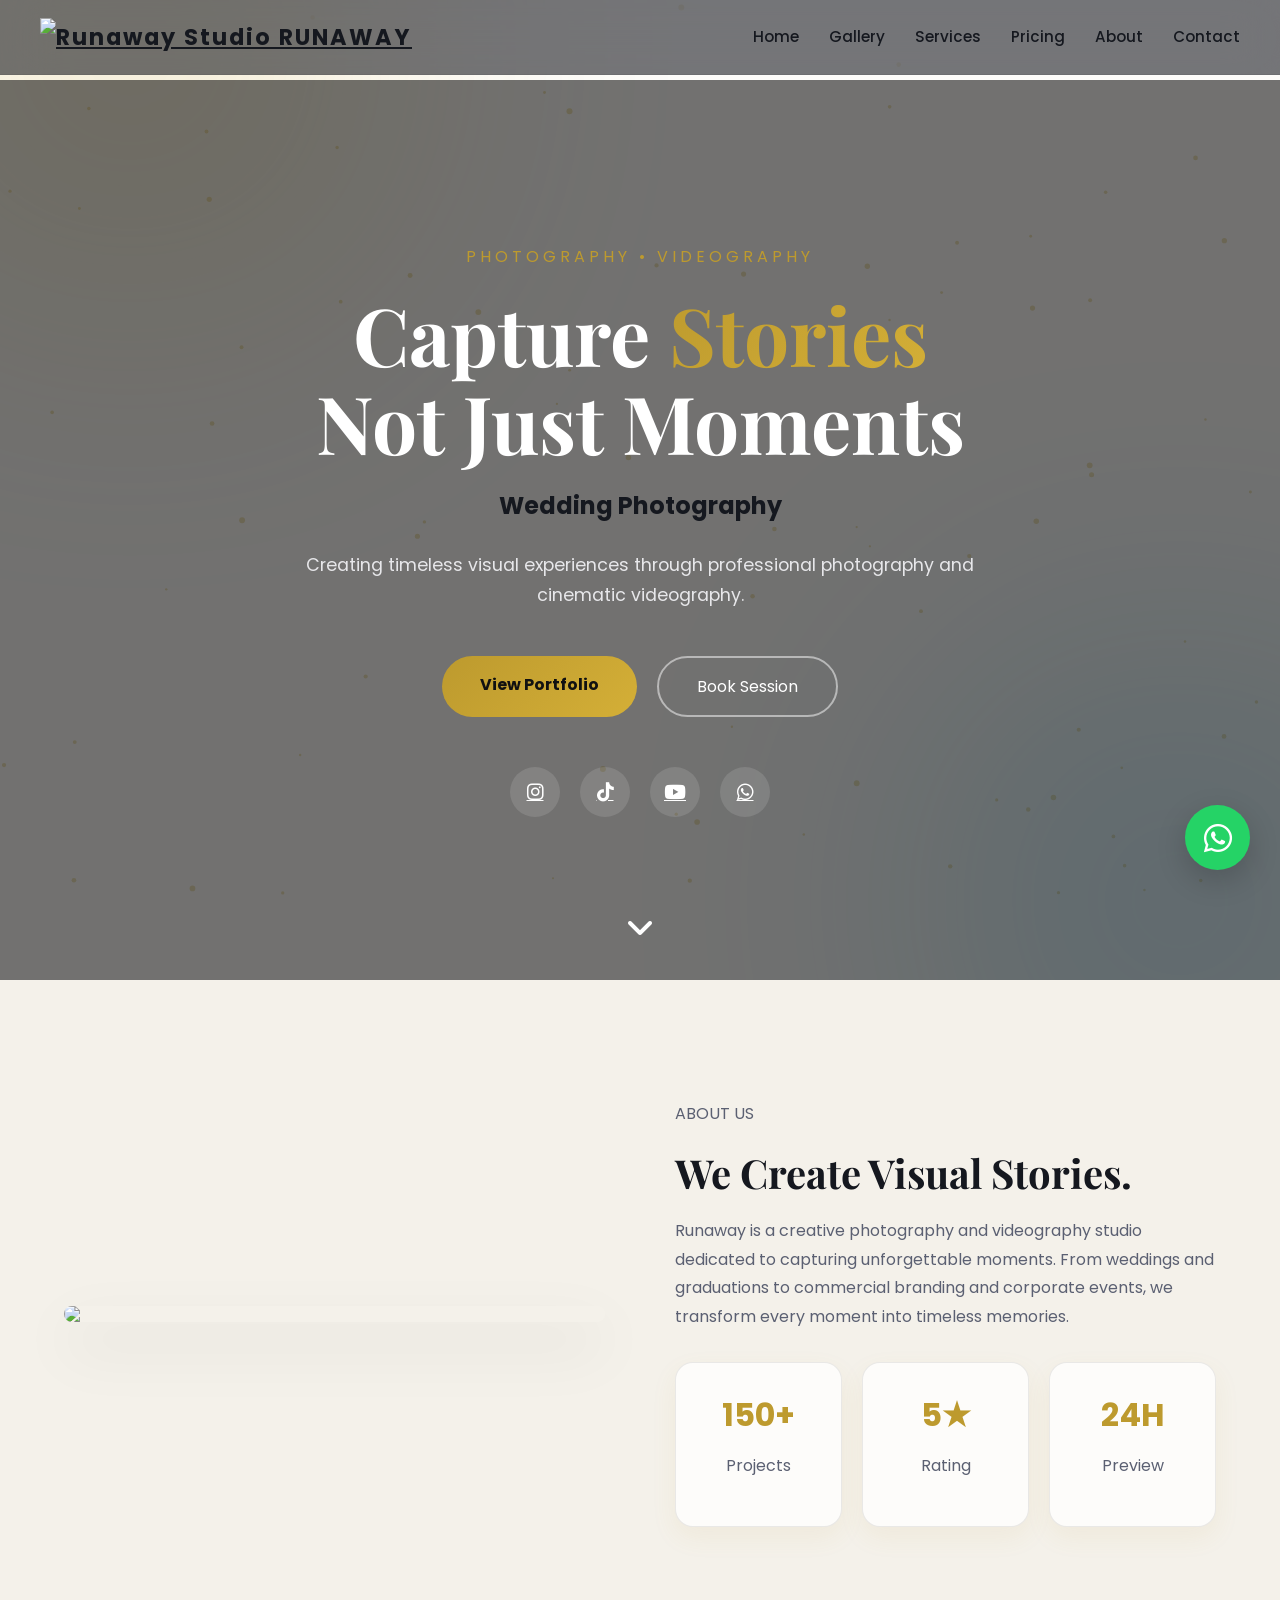
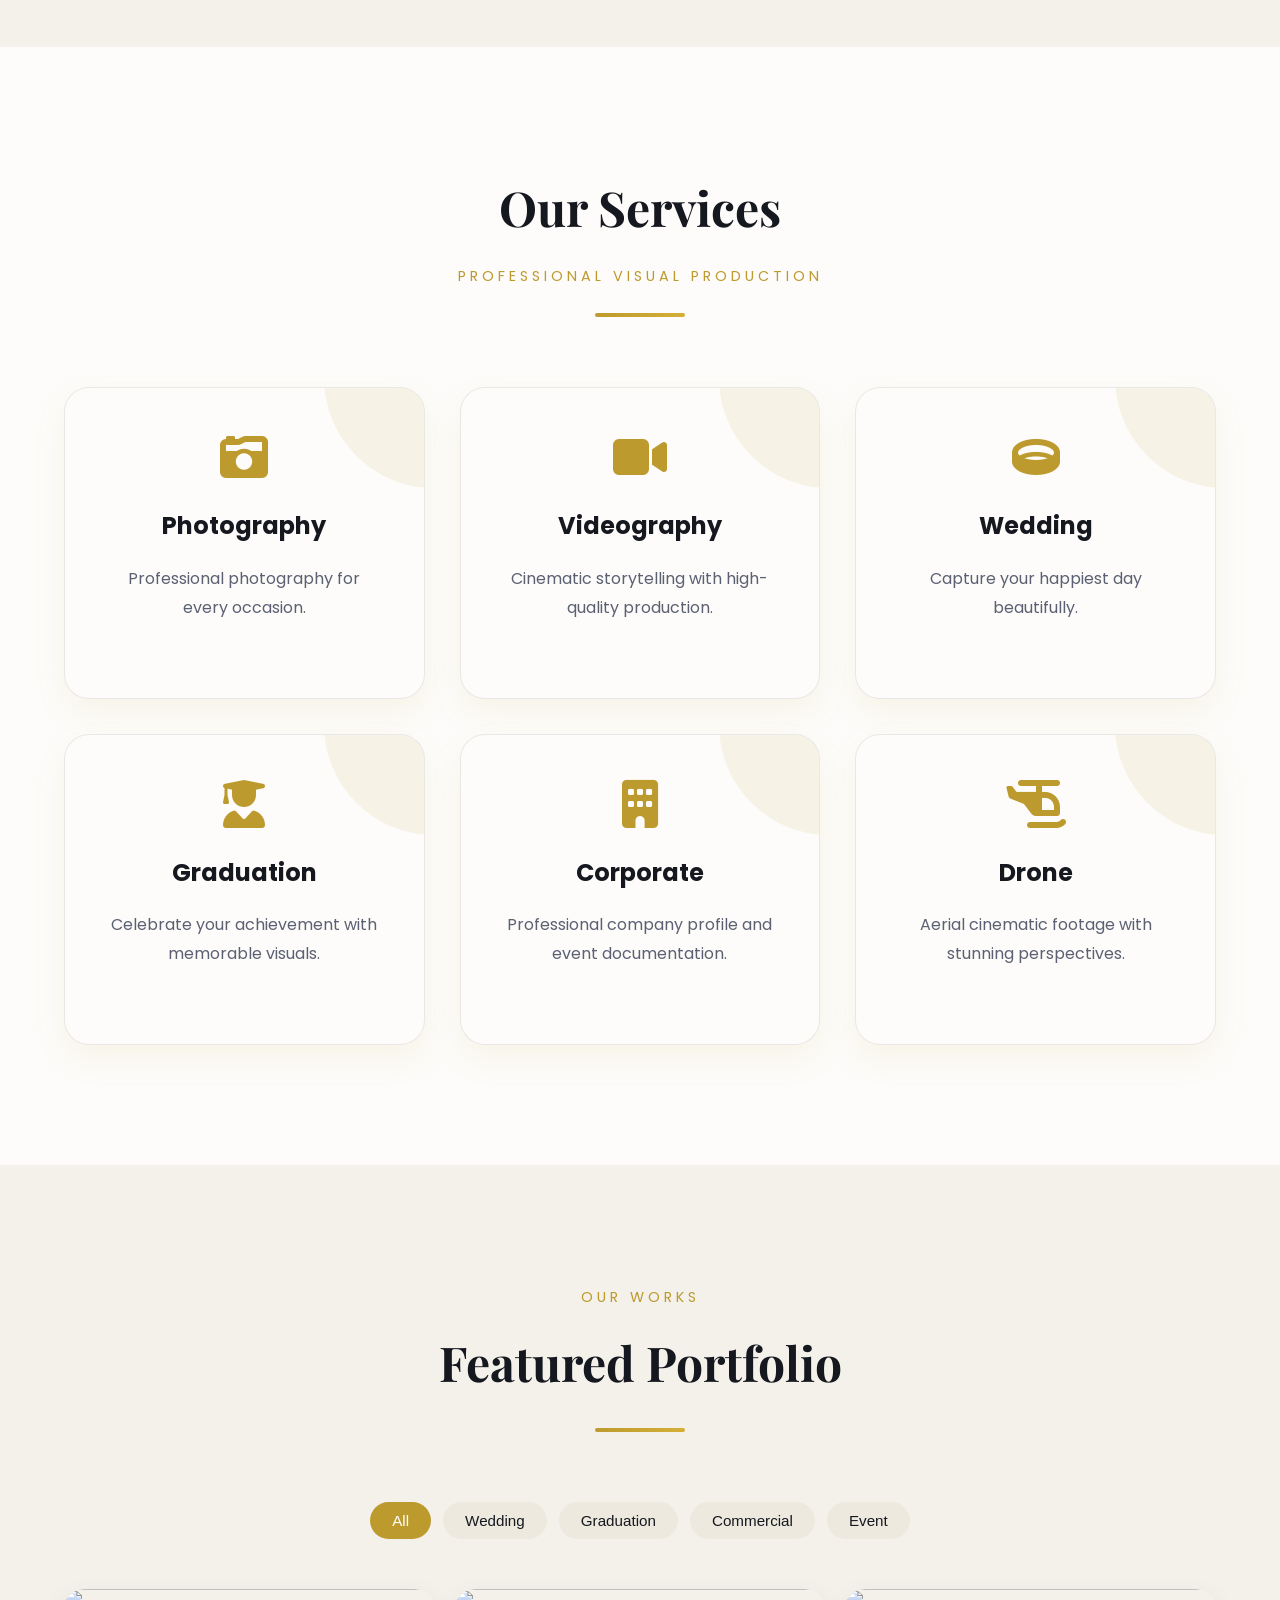
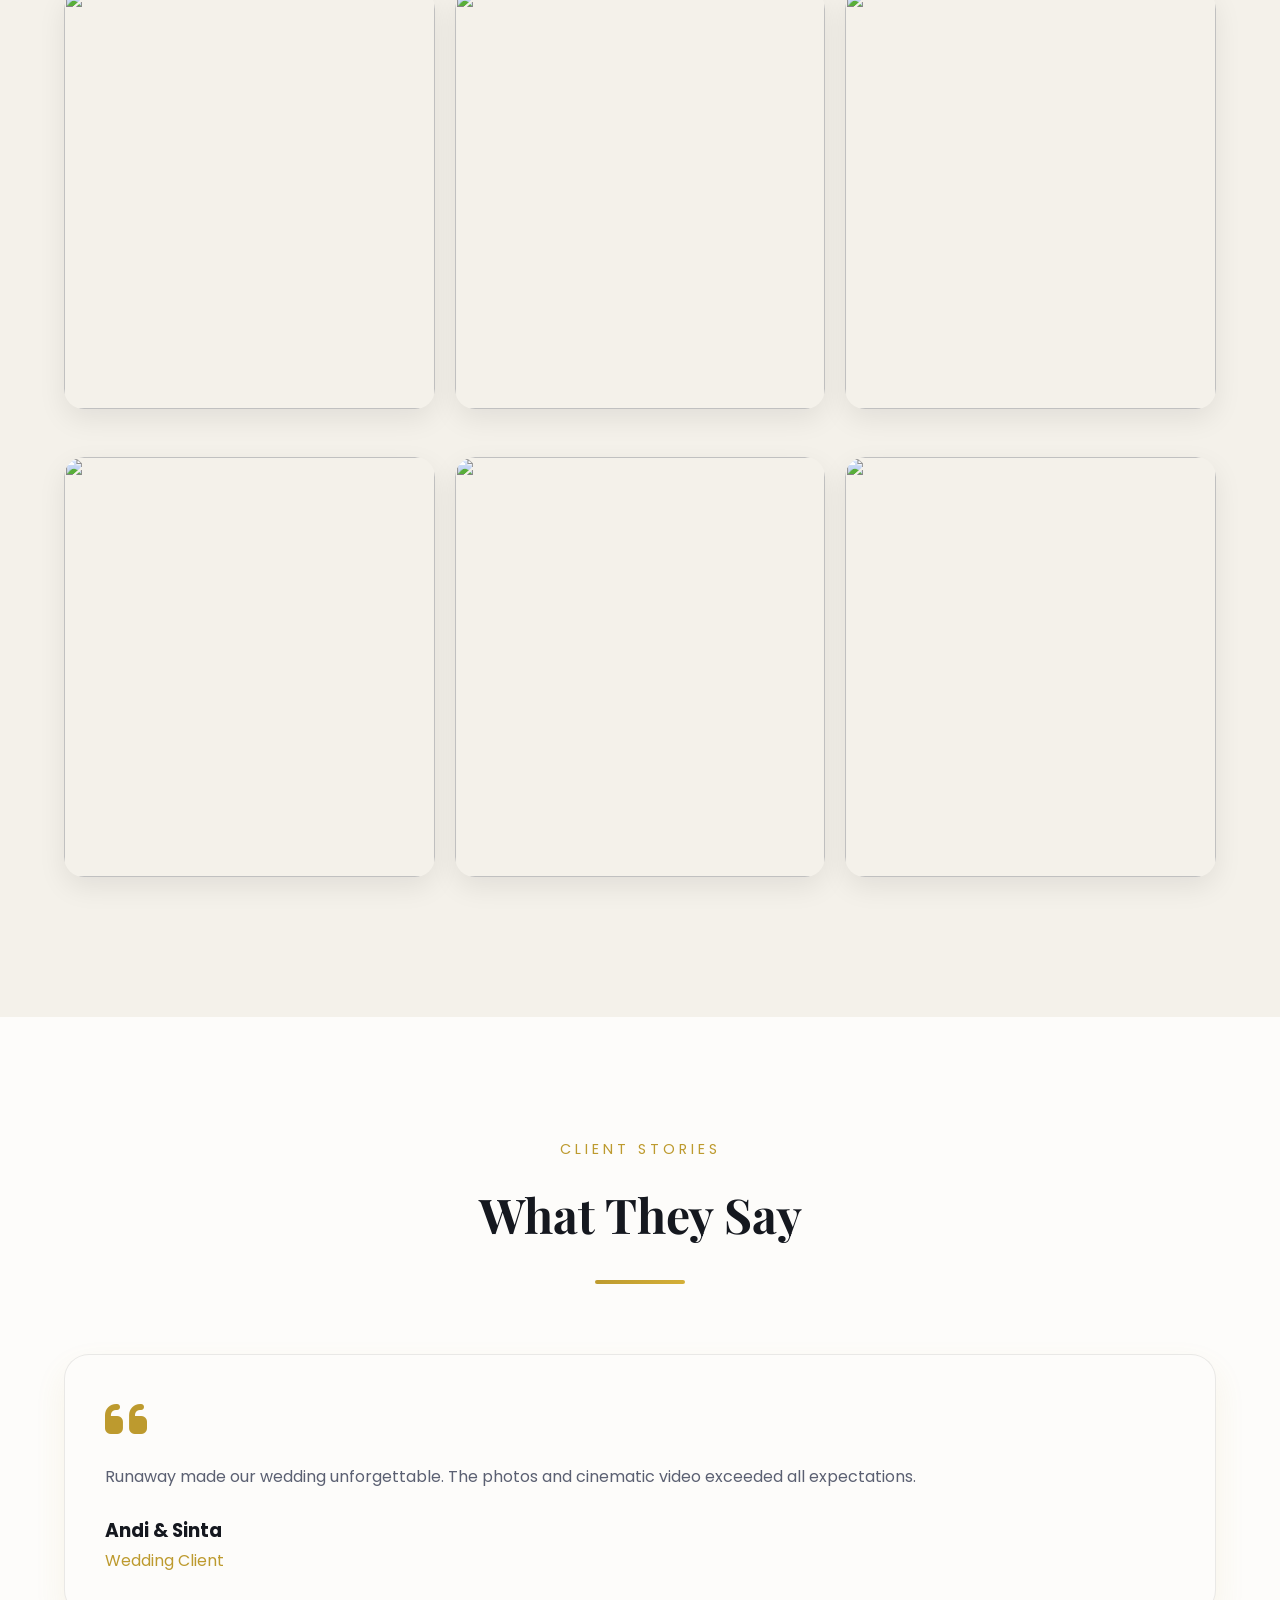
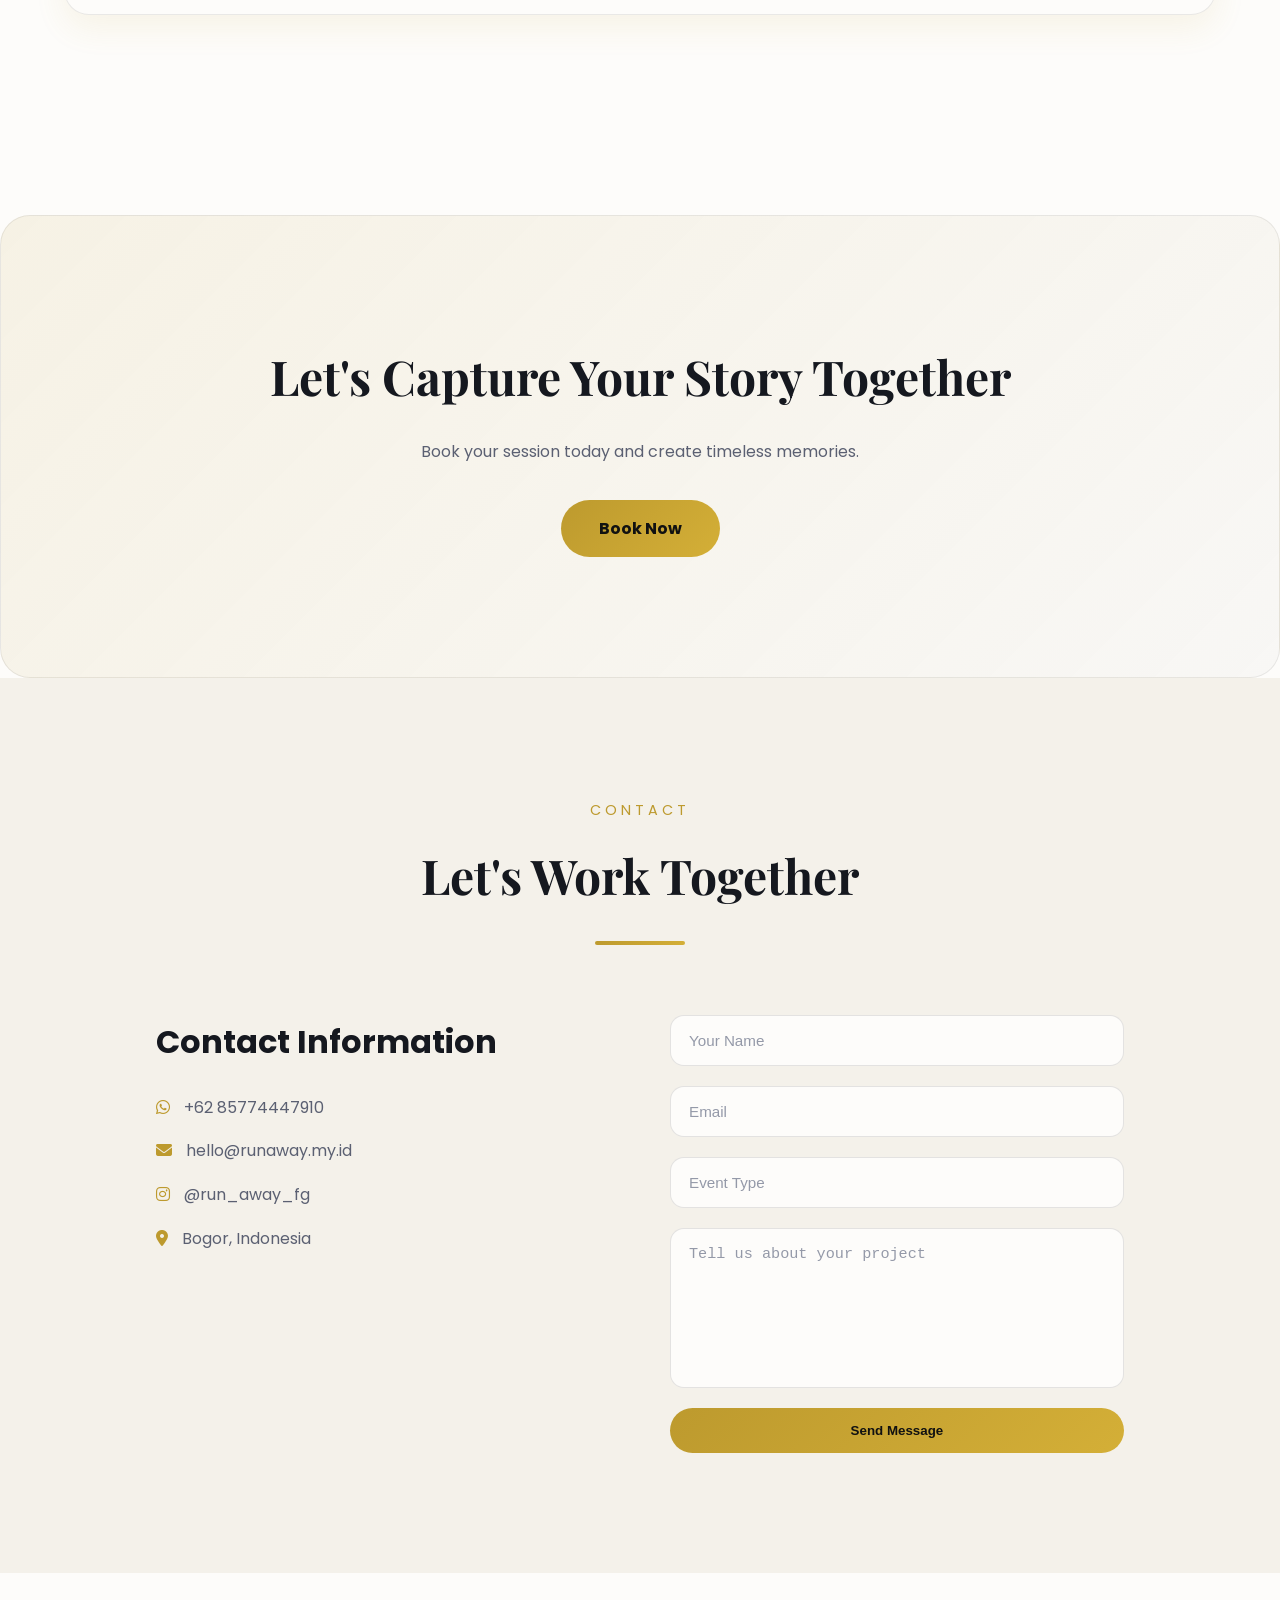
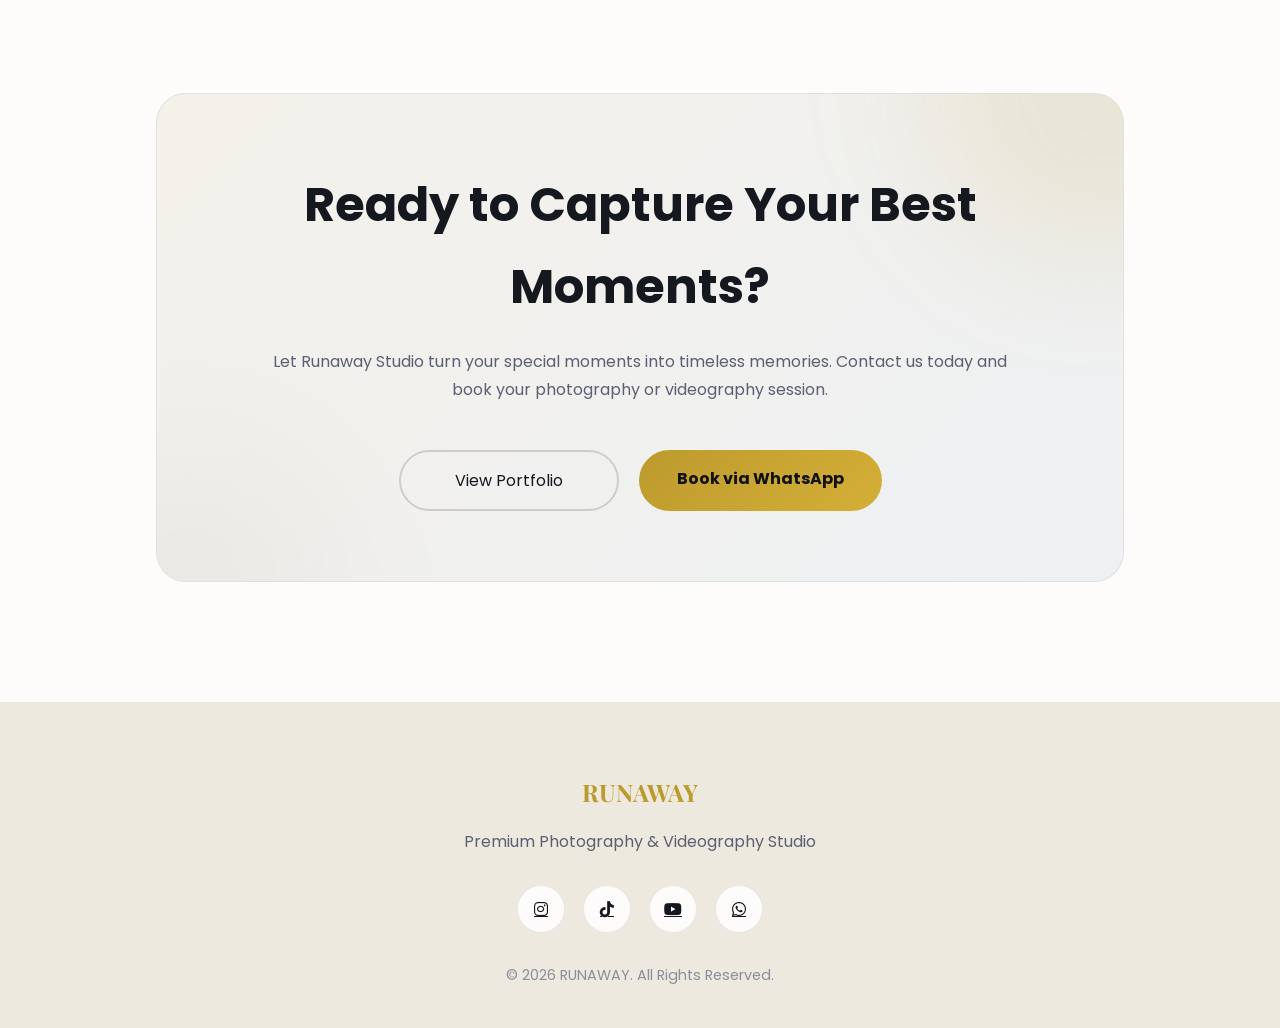
==== commit b3962b40: "Update index.html" ====
--- a/index.html
+++ b/index.html
@@ -38,7 +38,8 @@
 <nav class="navbar">
 
     <a href="index.html" class="logo">
-        <img src="images/logo.jpg" alt="Runaway Studio">
+        <img src="images/logo-icon.png" alt="Runaway Studio">
+        <span>RUNAWAY</span>
     </a>
 
     <div class="nav-menu">
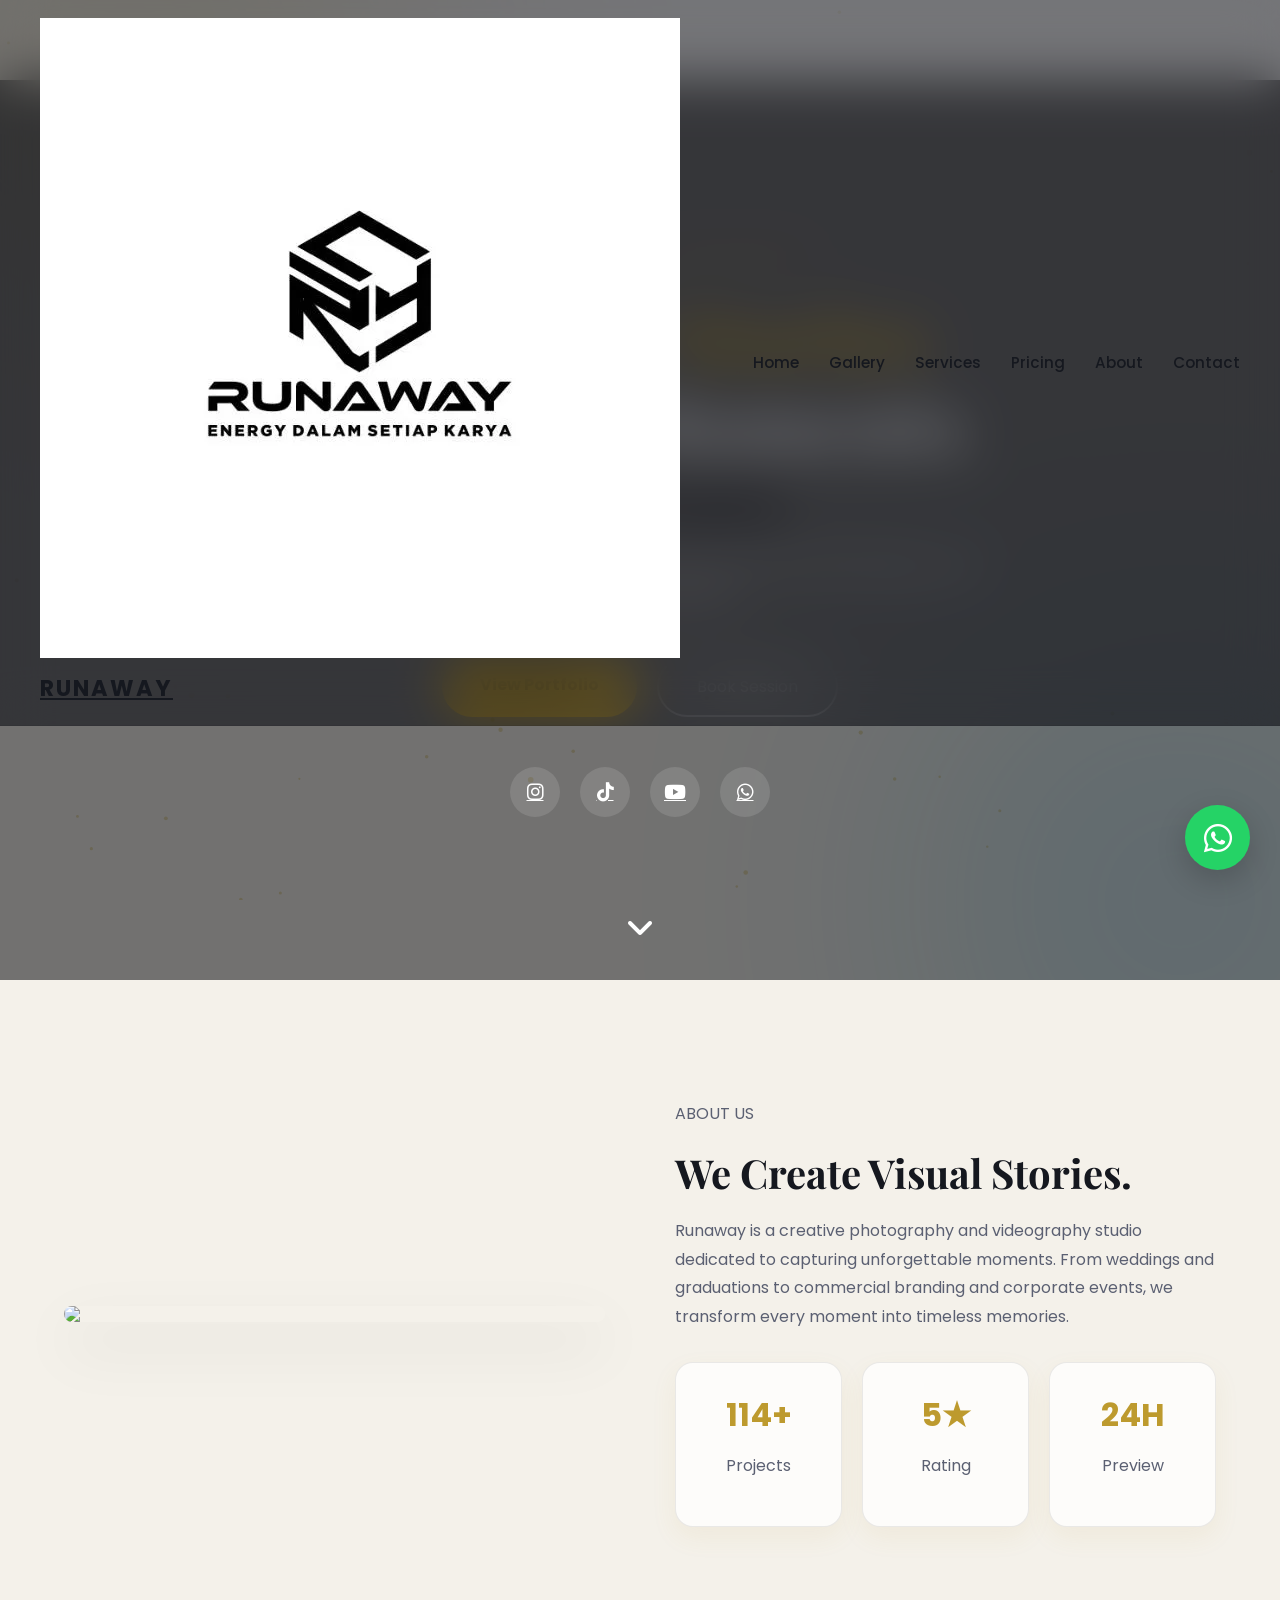
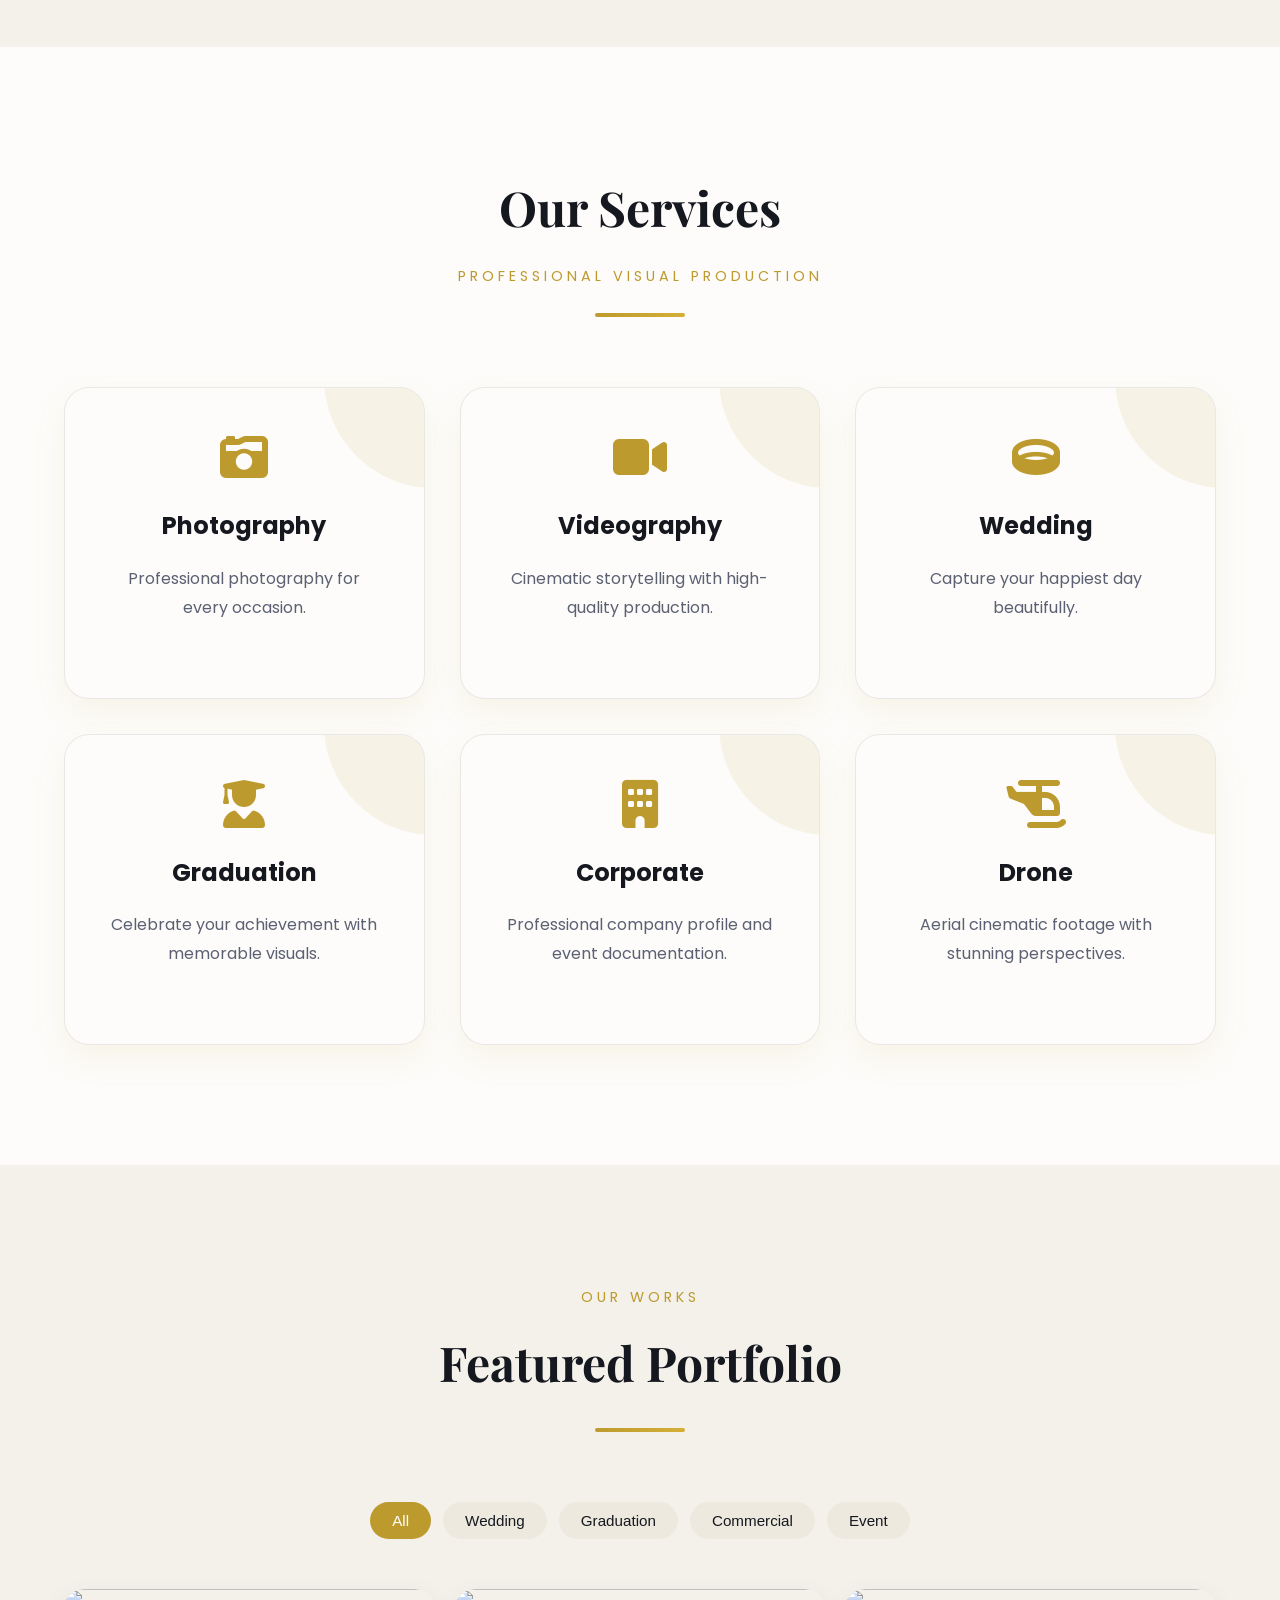
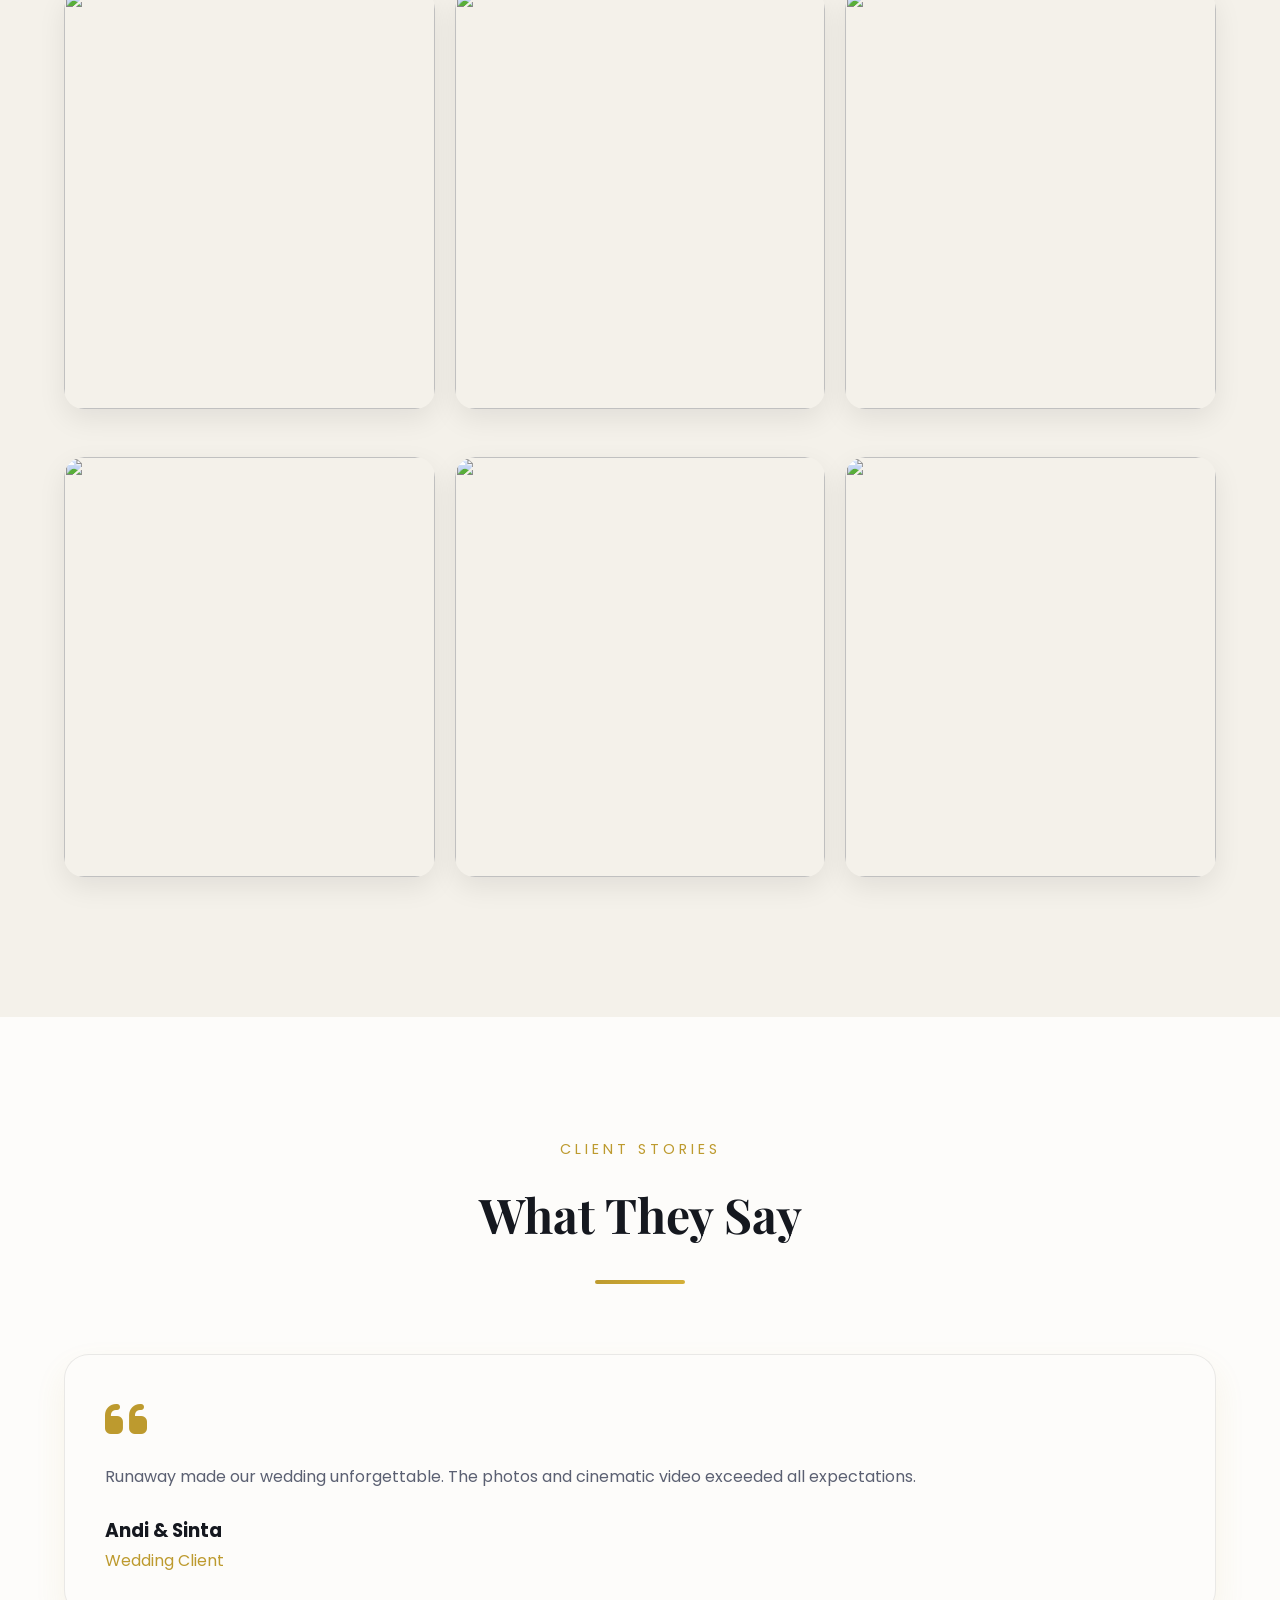
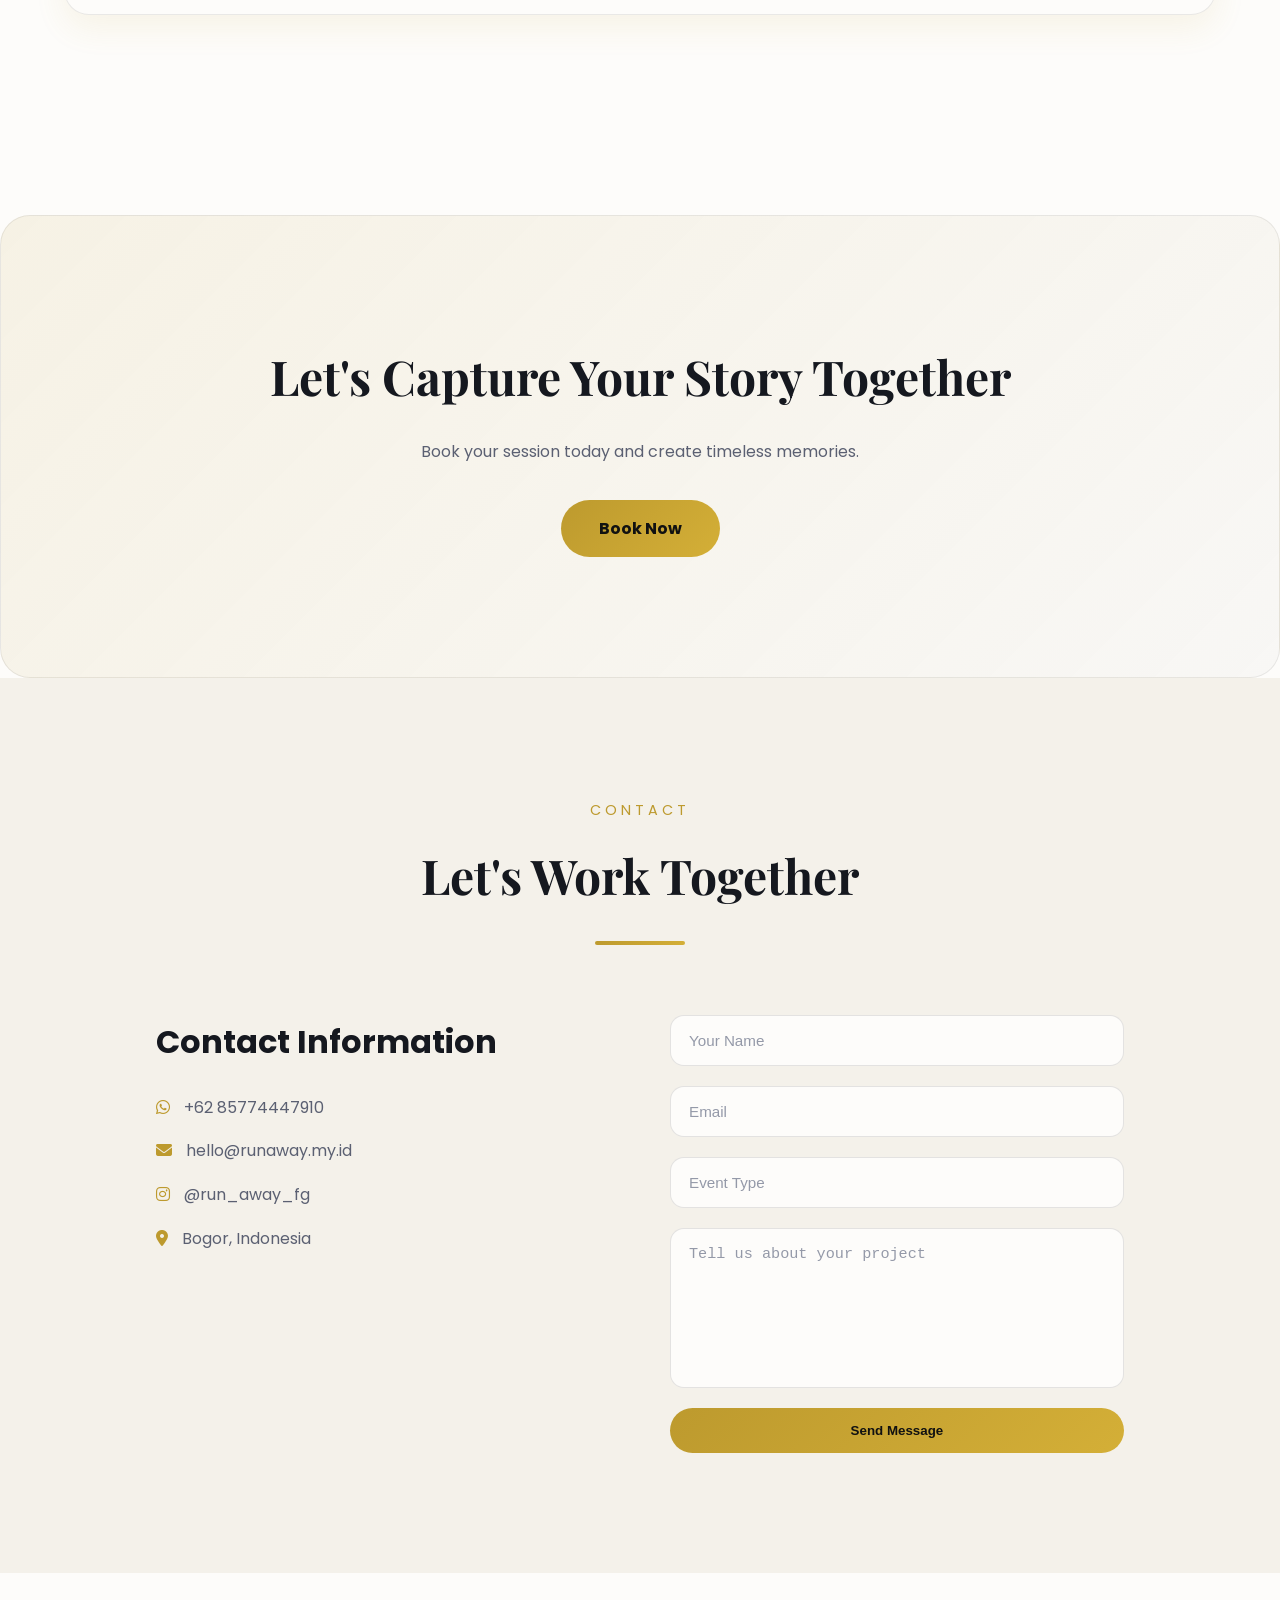
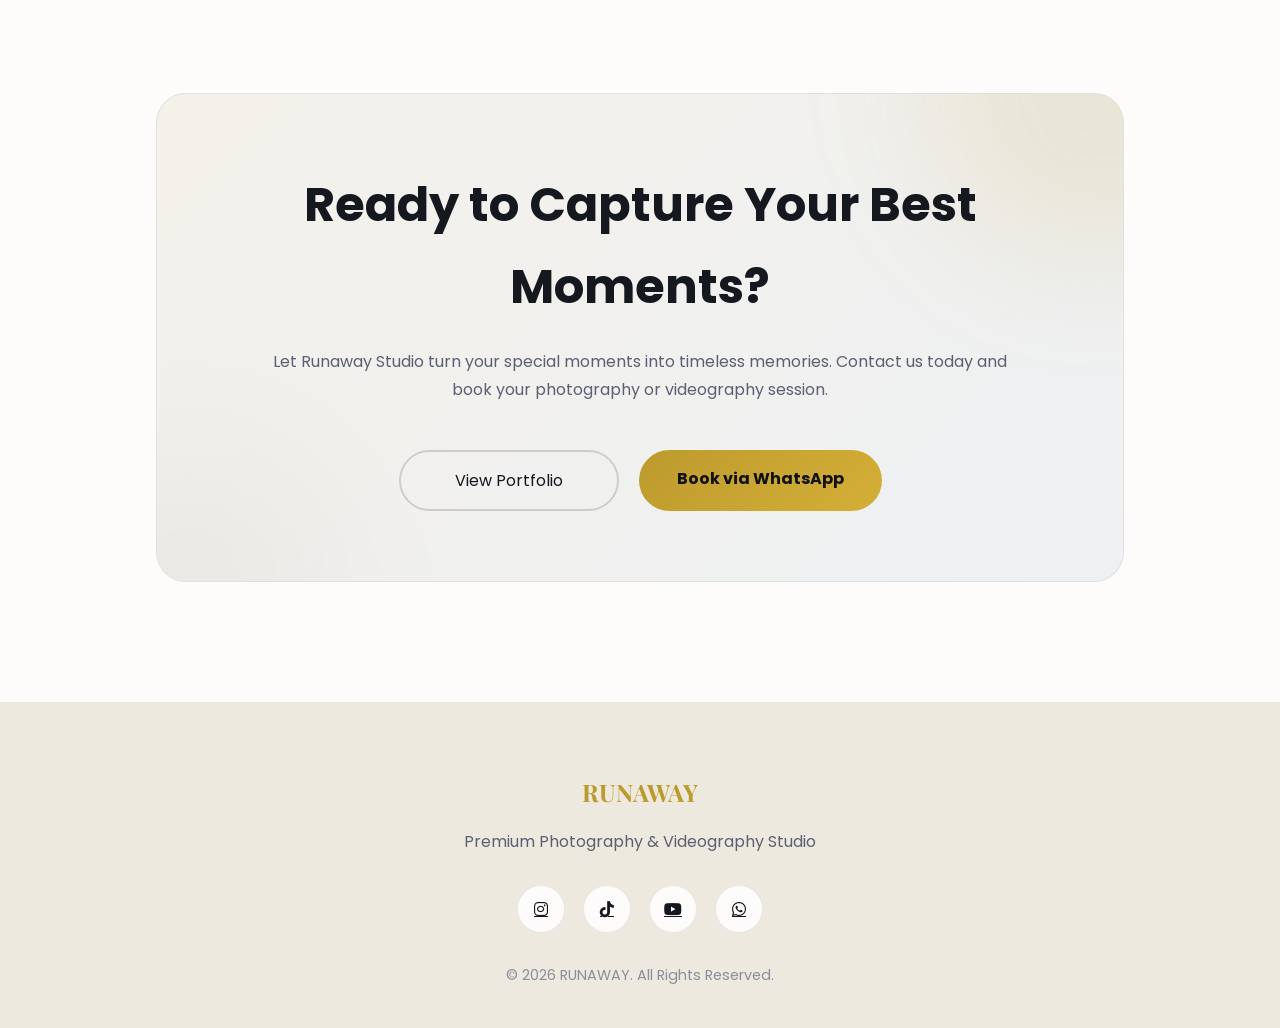
==== commit d61e9fb1: "Update logo image and fix HTML closing tag" ====
--- a/index.html
+++ b/index.html
@@ -38,7 +38,7 @@
 <nav class="navbar">
 
     <a href="index.html" class="logo">
-        <img src="images/logo-icon.png" alt="Runaway Studio">
+        <img src="images/logo.jpg" alt="Runaway Studio">
         <span>RUNAWAY</span>
     </a>
 
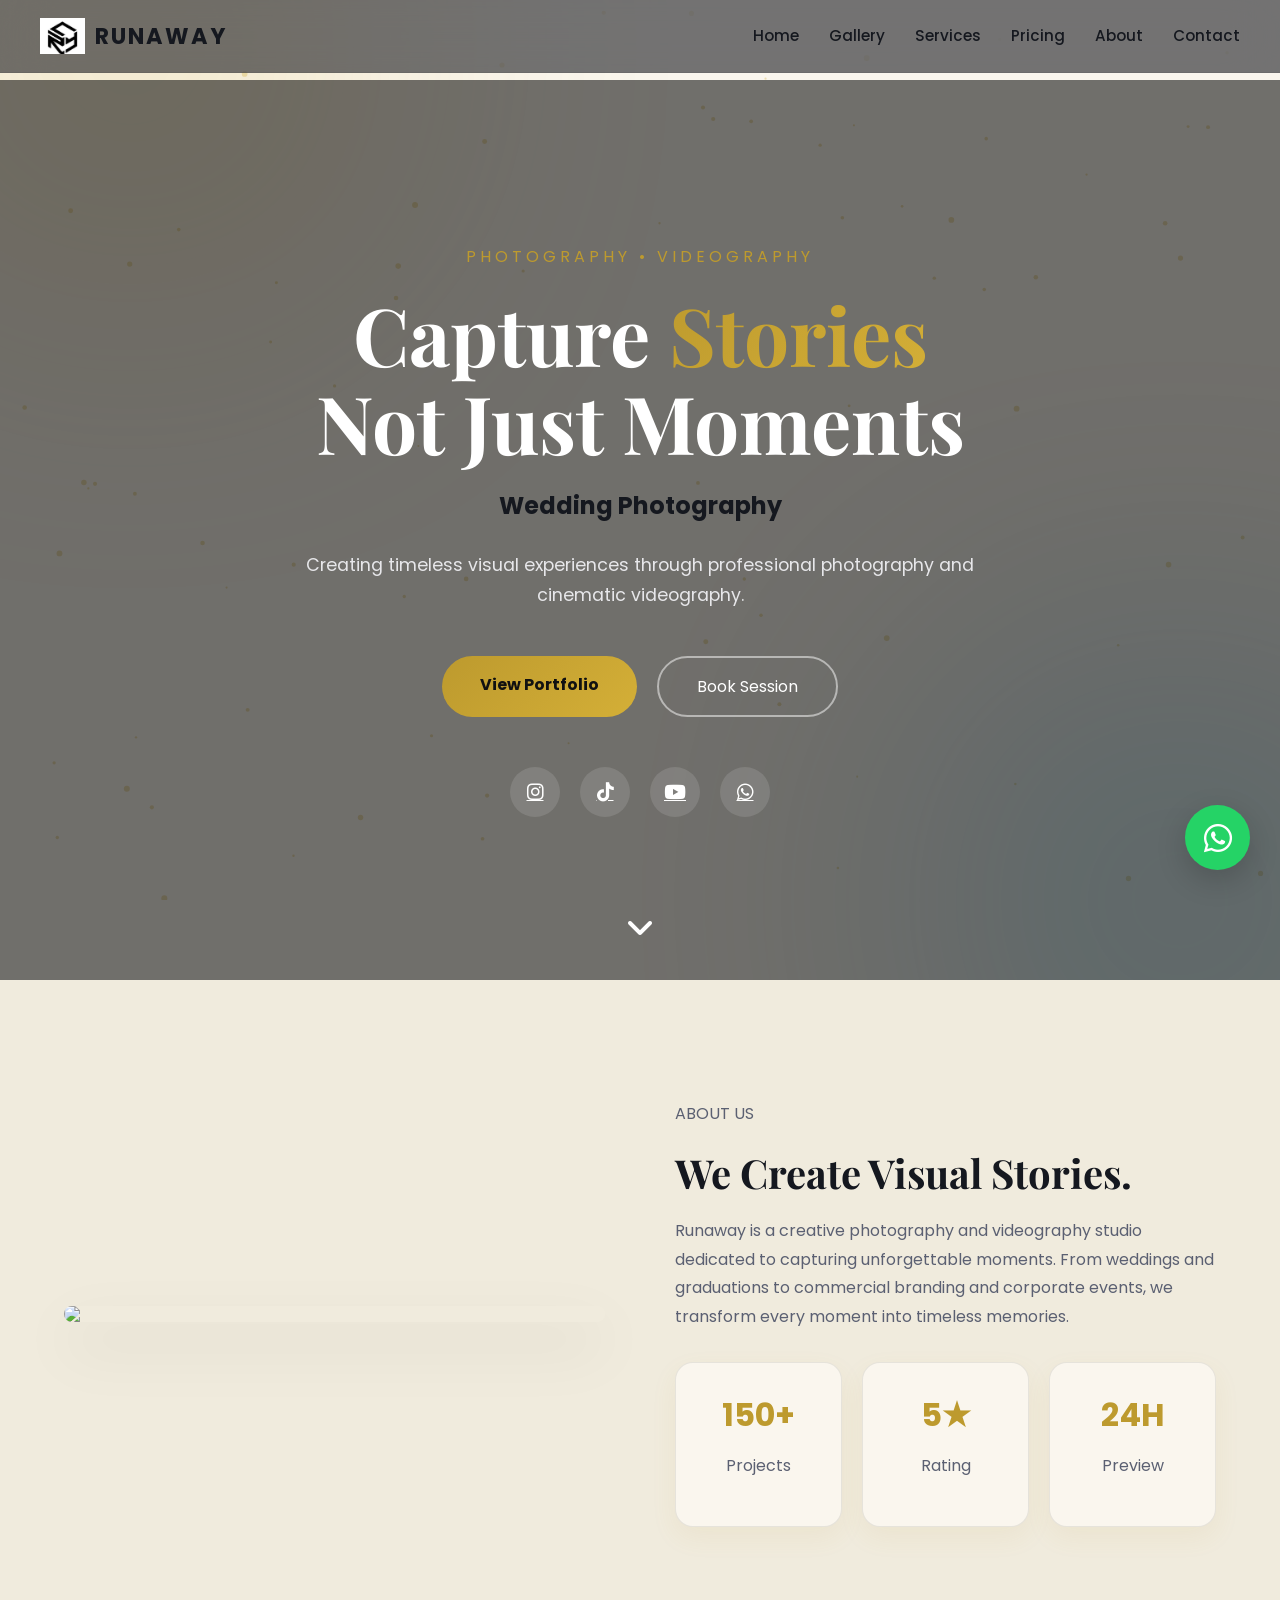
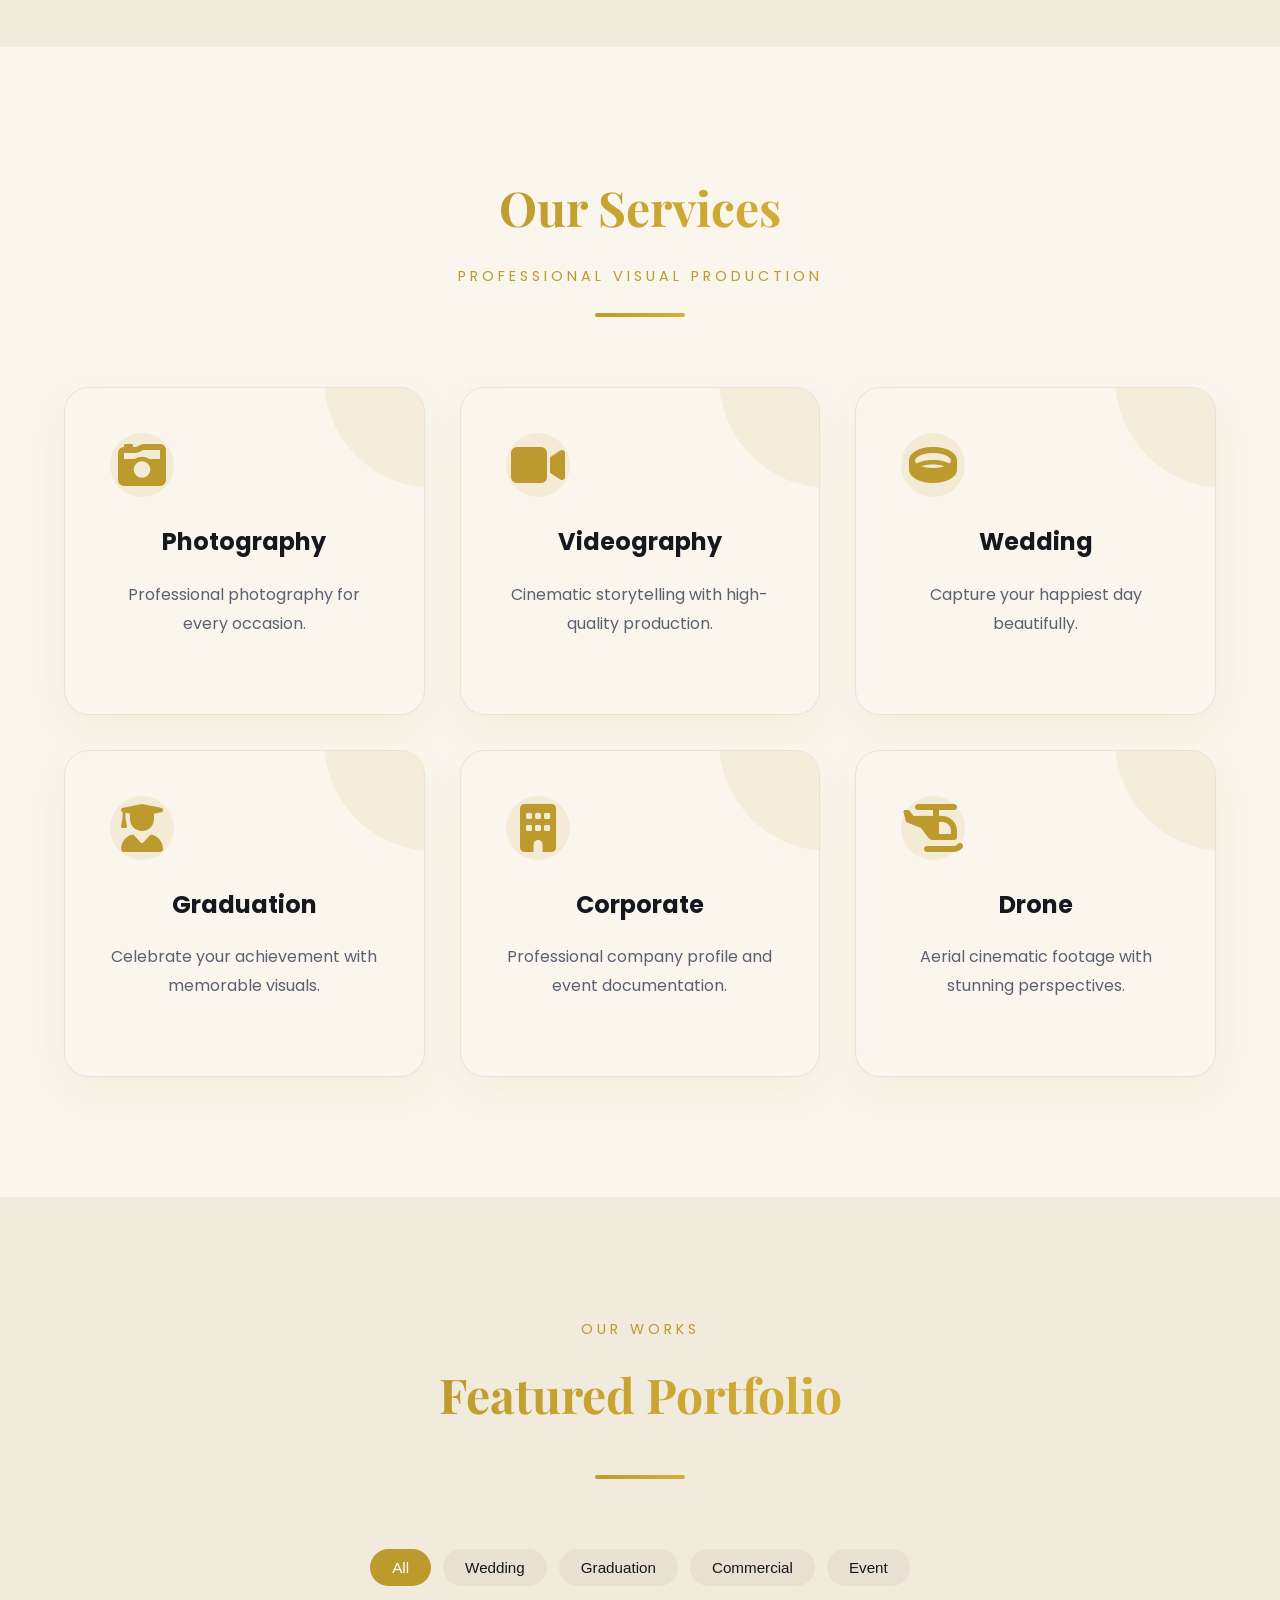
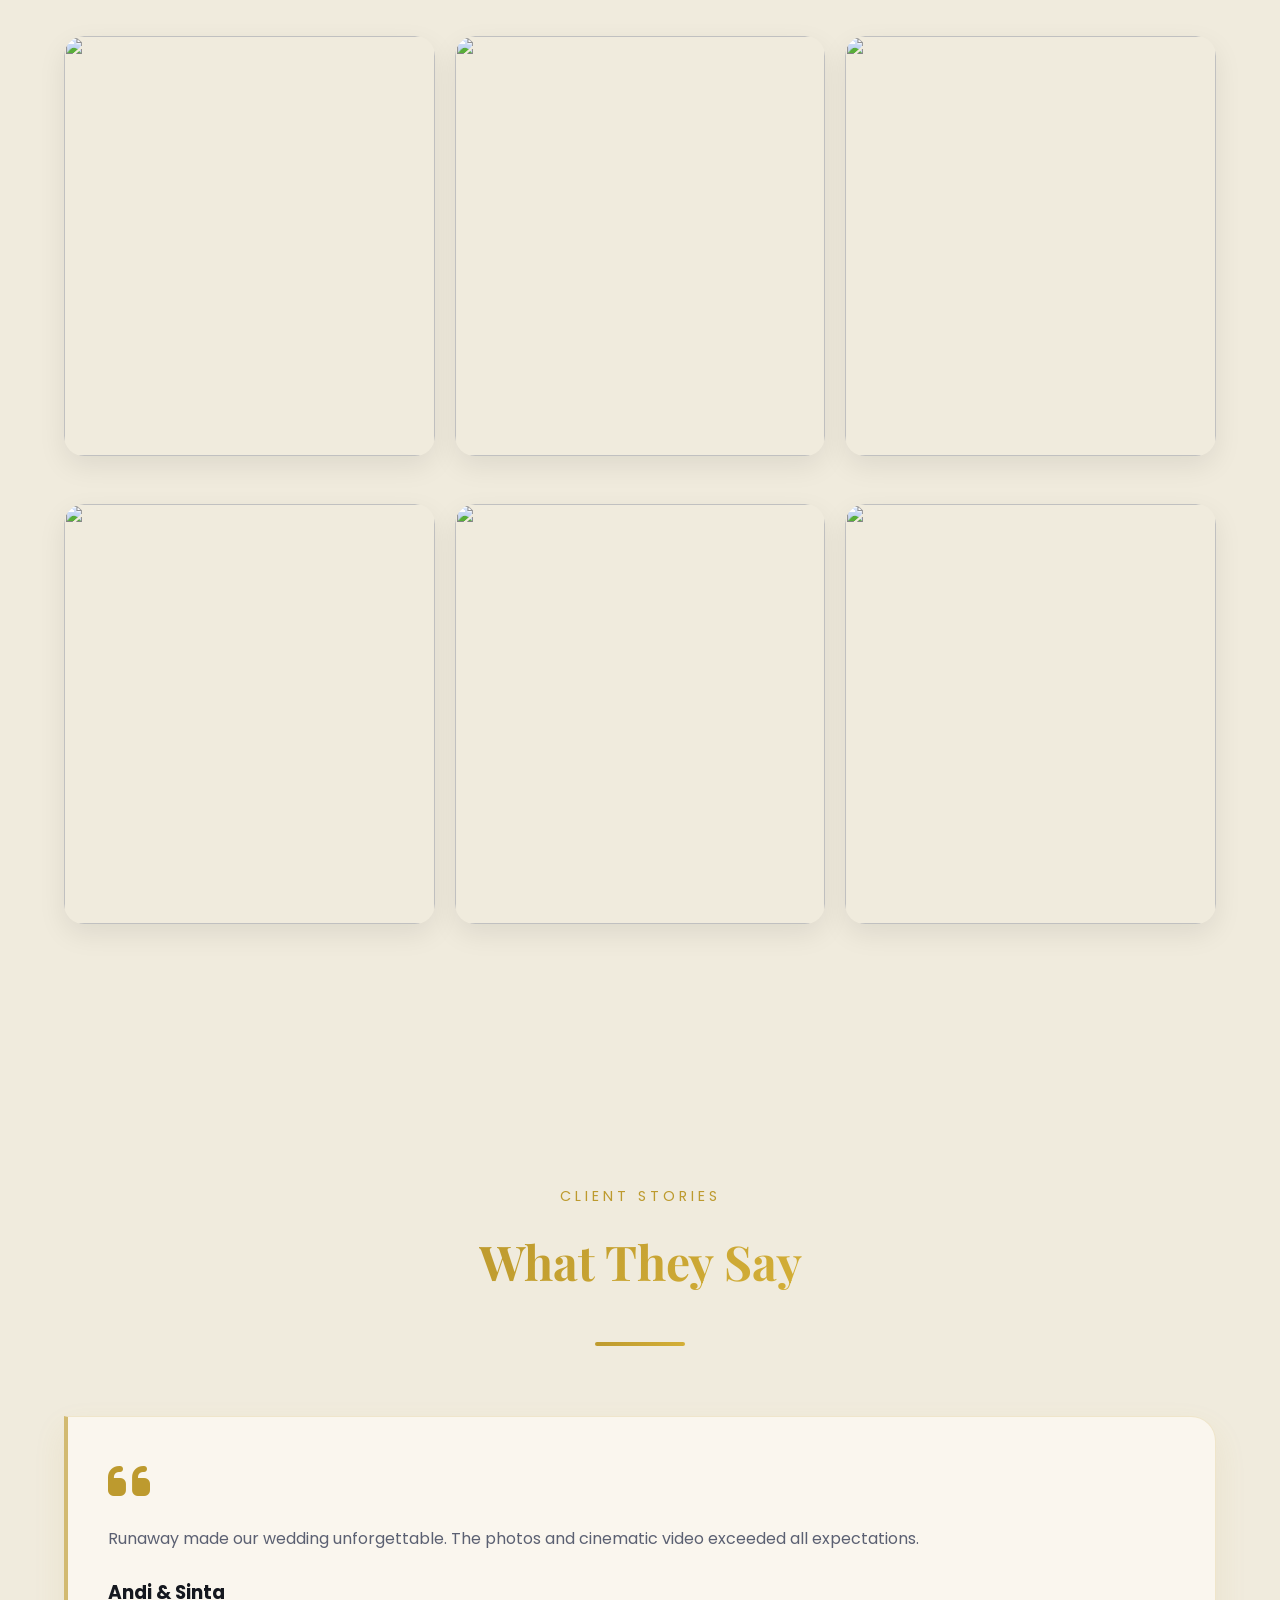
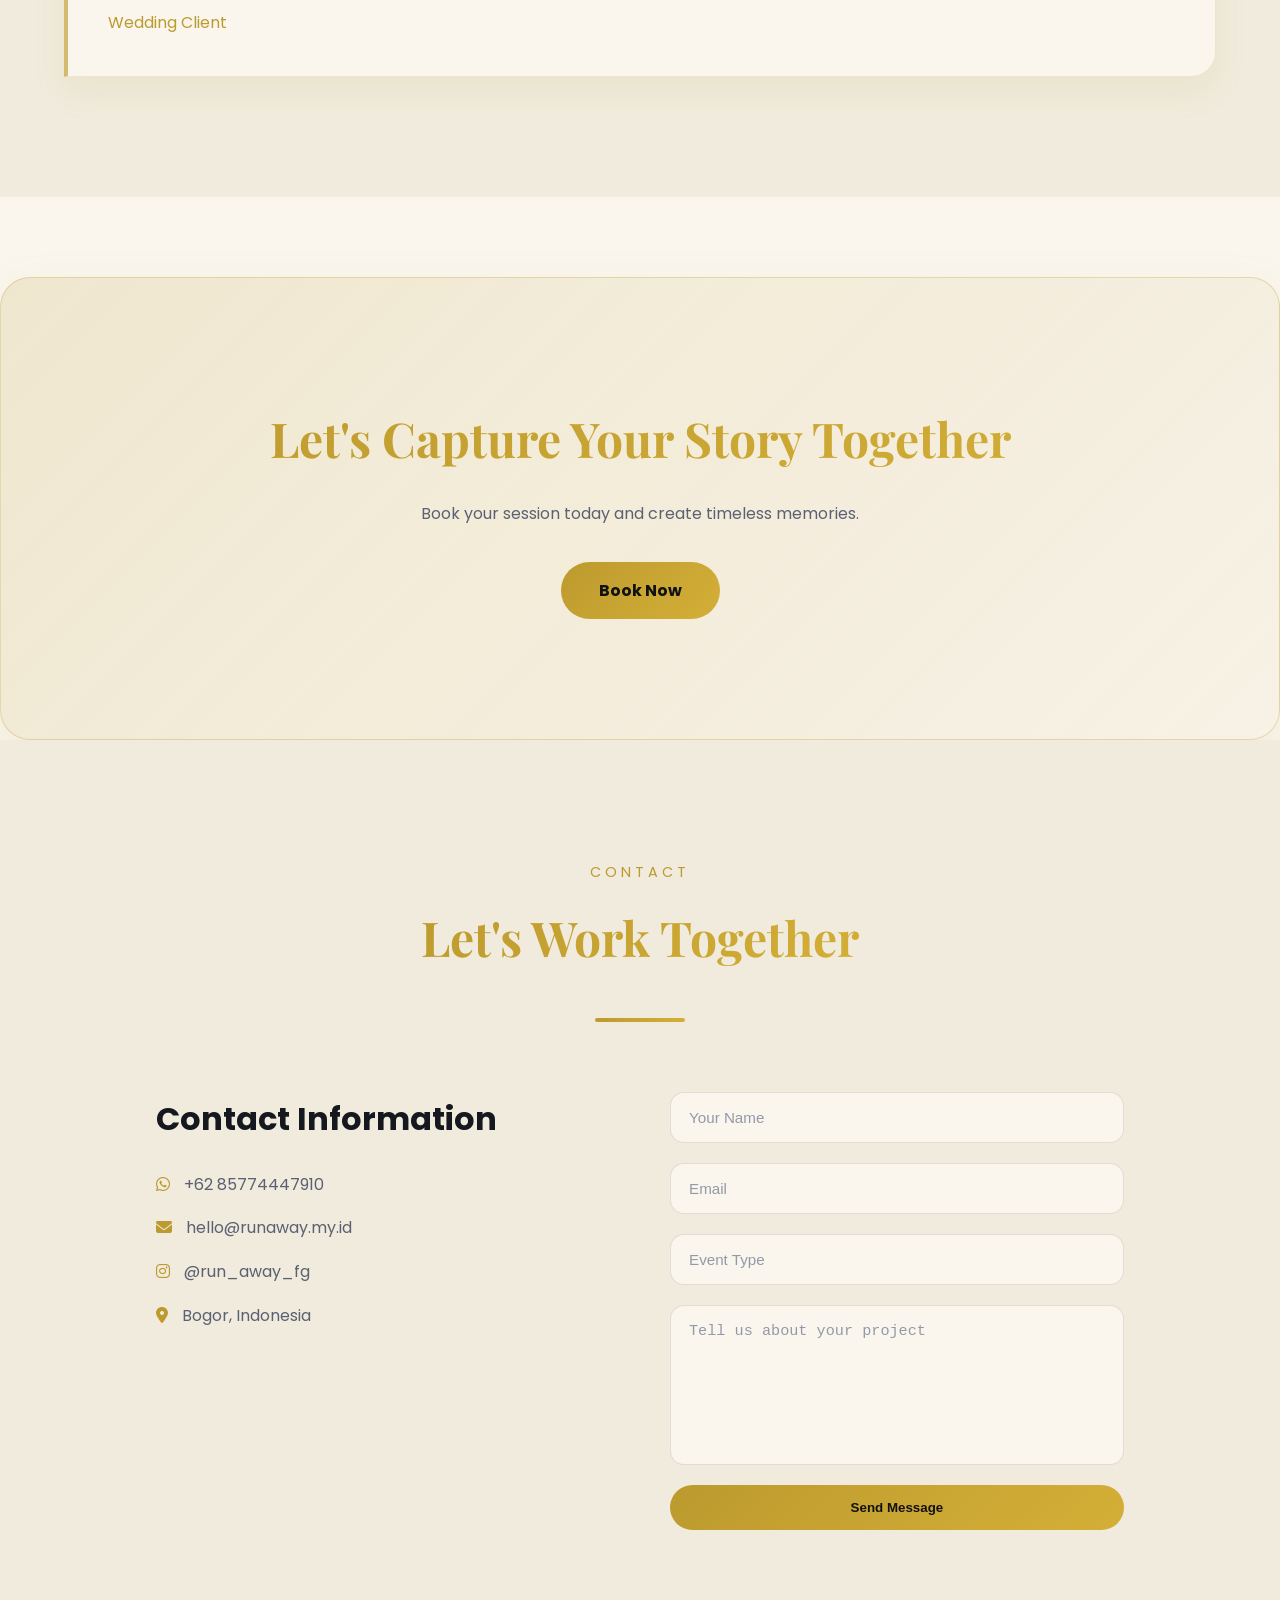
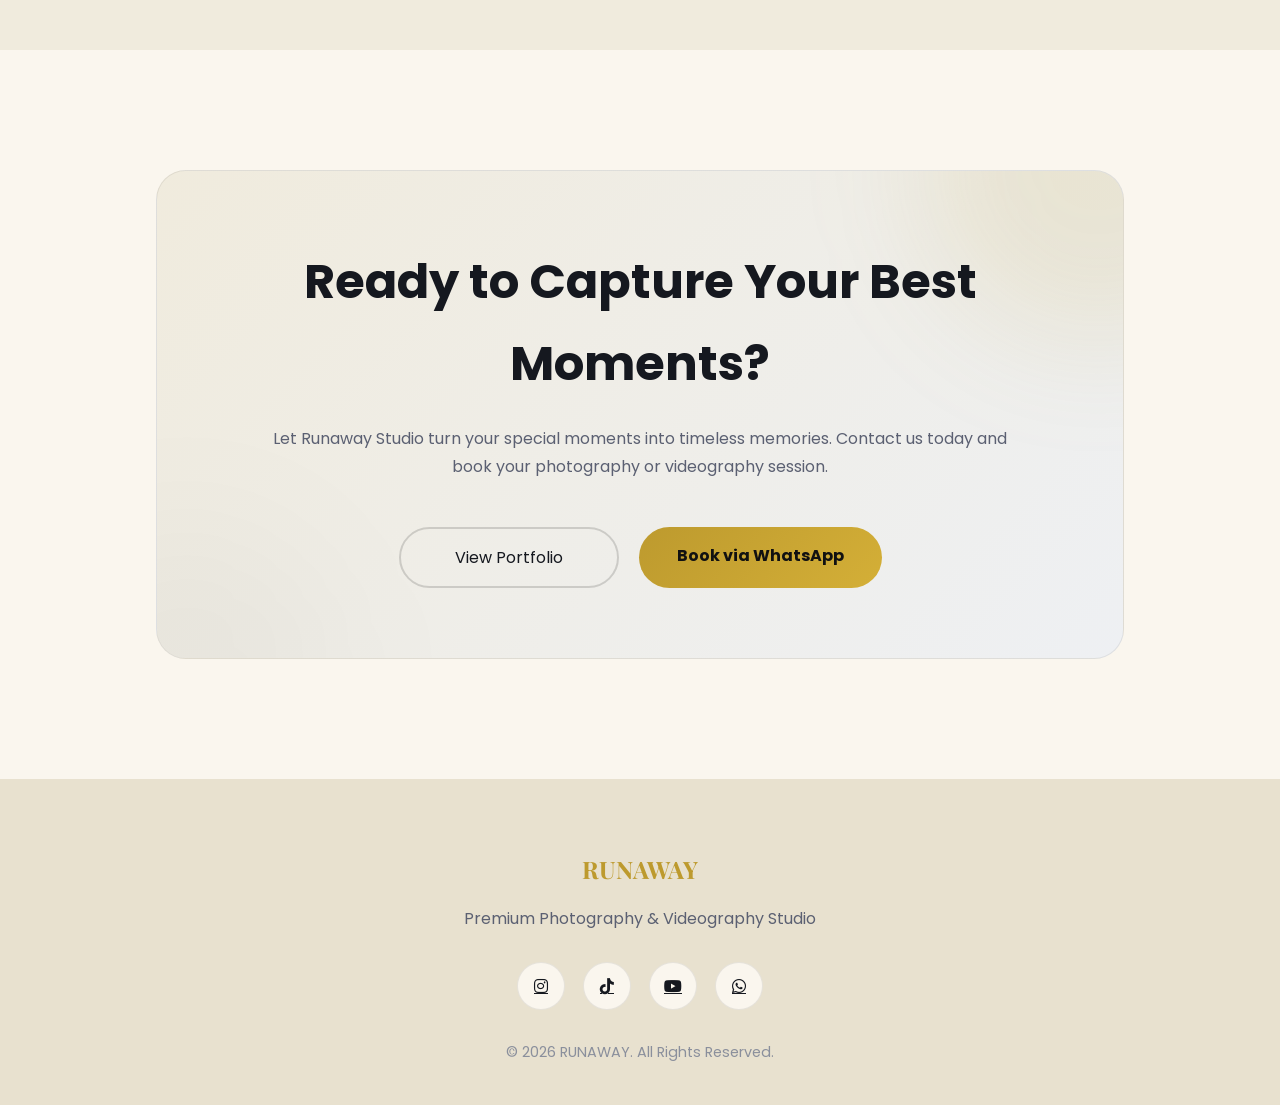
==== commit 3d3ed785: "Update index.html" ====
--- a/index.html
+++ b/index.html
@@ -94,10 +94,10 @@
 
         <div class="socials" data-aos="fade-up" data-aos-delay="1000">
 
-            <a href="#"><i class="fab fa-instagram"></i></a>
+            <a href="https://instagram.com/run_away_fg" target="_blank"><i class="fab fa-instagram"></i></a>
             <a href="#"><i class="fab fa-tiktok"></i></a>
-            <a href="#"><i class="fab fa-youtube"></i></a>
-            <a href="#"><i class="fab fa-whatsapp"></i></a>
+            <a href="https://youtube.com/@runawaysportainment" target="_blank"><i class="fab fa-youtube"></i></a>
+            <a href="https://wa.me/6285774447910" target="_blank"><i class="fab fa-whatsapp"></i></a>
 
         </div>
 
@@ -686,10 +686,10 @@
 
         <div class="footer-social">
 
-            <a href="#"><i class="fab fa-instagram"></i></a>
+            <a href="https://instagram.com/run_away_fg" target="_blank"><i class="fab fa-instagram"></i></a>
             <a href="#"><i class="fab fa-tiktok"></i></a>
-            <a href="#"><i class="fab fa-youtube"></i></a>
-            <a href="#"><i class="fab fa-whatsapp"></i></a>
+            <a href="https://youtube.com/@runawaysportainment" target="_blank"><i class="fab fa-youtube"></i></a>
+            <a href="https://wa.me/6285774447910" target="_blank"><i class="fab fa-whatsapp"></i></a>
 
         </div>
 
--- a/style.css
+++ b/style.css
@@ -82,7 +82,7 @@
 
 inset:0;
 
-background:#fdfcfa;
+background:#faf6ee;
 
 display:flex;
 
@@ -251,7 +251,7 @@
 
     font-family:'Poppins',sans-serif;
 
-    background:#fdfcfa;
+    background:#faf6ee;
 
     color:#15181f;
 
@@ -271,7 +271,7 @@
 
 ::-webkit-scrollbar-track{
 
-    background:#ede9df;
+    background:#e8e1cf;
 
 }
 
@@ -299,9 +299,9 @@
 
 --secondary:#15181f;
 
---dark:#fdfcfa;
-
---card:#fdfcfa;
+--dark:#faf6ee;
+
+--card:#faf6ee;
 
 --glass:rgba(0,0,0,.035);
 
@@ -477,6 +477,20 @@
     font-weight: 700;
     letter-spacing: 2px;
     color: #15181f;
+    display: flex;
+    align-items: center;
+    gap: 10px;
+    text-decoration: none;
+}
+
+.logo img{
+    height: 36px;
+    width: auto;
+    display: block;
+}
+
+.logo span{
+    line-height: 1;
 }
 
 /* MENU */
@@ -812,6 +826,14 @@
 
     color:#15181f;
 
+    background:var(--gradient);
+
+    -webkit-background-clip:text;
+
+    -webkit-text-fill-color:transparent;
+
+    display:inline-block;
+
 }
 
 .section-title::after{
@@ -838,7 +860,7 @@
 
 #about{
 
-    background:#f4f1ea;
+    background:#f0ebdd;
 
 }
 
@@ -932,7 +954,7 @@
 
 .about-grid div{
 
-    background:#fdfcfa;
+    background:#faf6ee;
 
     border:1px solid rgba(0,0,0,.07);
 
@@ -978,7 +1000,7 @@
 
 #services{
 
-    background:#fdfcfa;
+    background:#faf6ee;
 
 }
 
@@ -998,7 +1020,7 @@
 
     overflow:hidden;
 
-    background:#fdfcfa;
+    background:#faf6ee;
 
     border:1px solid rgba(0,0,0,.08);
 
@@ -1056,7 +1078,7 @@
 
 .service-card i{
 
-    font-size:2.8rem;
+    font-size:1.8rem;
 
     color:var(--primary);
 
@@ -1064,11 +1086,27 @@
 
     transition:.35s;
 
+    width:64px;
+
+    height:64px;
+
+    display:flex;
+
+    align-items:center;
+
+    justify-content:center;
+
+    border-radius:50%;
+
+    background:rgba(189,154,46,.12);
+
 }
 
 .service-card:hover i{
 
-    transform:rotate(10deg) scale(1.15);
+    transform:rotate(10deg) scale(1.1);
+
+    background:rgba(189,154,46,.22);
 
 }
 
@@ -1102,11 +1140,13 @@
 
     background:linear-gradient(
         135deg,
-        rgba(189,154,46,.1),
-        rgba(0,0,0,.02)
+        rgba(189,154,46,.16),
+        rgba(189,154,46,.04)
     );
 
-    border:1px solid rgba(0,0,0,.07);
+    border:1px solid rgba(189,154,46,.3);
+
+    box-shadow:0 20px 50px rgba(189,154,46,.12);
 
     padding:70px;
 
@@ -1122,7 +1162,11 @@
 
     margin-bottom:20px;
 
-    color:#15181f;
+    background:var(--gradient);
+
+    -webkit-background-clip:text;
+
+    -webkit-text-fill-color:transparent;
 
 }
 
@@ -1236,7 +1280,7 @@
 =================================== */
 
 #portfolio{
-    background:#f4f1ea;
+    background:#f0ebdd;
 }
 
 .portfolio-filter{
@@ -1249,7 +1293,7 @@
 
 .portfolio-filter button{
 
-    background:#fdfcfa;
+    background:#faf6ee;
 
     color:#15181f;
 
@@ -1367,7 +1411,25 @@
 
 #testimonial{
 
-    background:#fdfcfa;
+    background:#f0ebdd;
+
+}
+
+#testimonial .section-title h2{
+
+    background:var(--gradient);
+
+    -webkit-background-clip:text;
+
+    -webkit-text-fill-color:transparent;
+
+    color:#15181f;
+
+}
+
+#testimonial .section-title p{
+
+    color:var(--primary);
 
 }
 
@@ -1383,13 +1445,15 @@
 
 .testimonial-card{
 
-    background:#fdfcfa;
-
-    border:1px solid rgba(0,0,0,.08);
-
-    box-shadow:0 14px 32px rgba(189,154,46,.09);
-
-    border-radius:25px;
+    background:#faf6ee;
+
+    border:1px solid rgba(189,154,46,.18);
+
+    border-left:4px solid rgba(189,154,46,.65);
+
+    box-shadow:0 14px 32px rgba(189,154,46,.1);
+
+    border-radius:0 25px 25px 0;
 
     padding:40px;
 
@@ -1401,7 +1465,9 @@
 
     transform:translateY(-10px);
 
-    border-color:rgba(189,154,46,.5);
+    border-color:rgba(189,154,46,.4);
+
+    background:#ffffff;
 
 }
 
@@ -1440,7 +1506,7 @@
 =================================== */
 
 #contact{
-    background: #f4f1ea;
+    background: #f0ebdd;
     padding: 120px 8%;
 }
 
@@ -1483,7 +1549,7 @@
     width: 100%;
     padding: 16px 18px;
 
-    background: #fdfcfa;
+    background: #faf6ee;
     border: 1px solid rgba(0,0,0,.1);
     border-radius: 14px;
 
@@ -1539,7 +1605,7 @@
 
 footer{
 
-    background:#ede9df;
+    background:#e8e1cf;
 
     padding:70px 0 40px;
 
@@ -1589,7 +1655,7 @@
 
     border-radius:50%;
 
-    background:#fdfcfa;
+    background:#faf6ee;
 
     border:1px solid rgba(0,0,0,.08);
 
@@ -1725,7 +1791,7 @@
 
 padding:100px 8%;
 
-background:#fdfcfa;
+background:#faf6ee;
 
 }
 
@@ -1745,7 +1811,7 @@
 
 .portfolio-filter button{
 
-background:#ede9df;
+background:#e8e1cf;
 
 border:none;
 
@@ -1951,7 +2017,7 @@
 
 .pricing {
     padding: 150px 8%;
-    background:#fdfcfa;
+    background:#faf6ee;
 }
 
 .pricing-grid {
@@ -1963,7 +2029,7 @@
 
 .price-card {
     position: relative;
-    background: #fdfcfa;
+    background: #faf6ee;
     padding: 45px;
     border-radius: 25px;
     box-shadow: 0 14px 34px rgba(189,154,46,.1);
@@ -2011,7 +2077,7 @@
 .services-hero {
     padding: 180px 20px 100px;
     text-align: center;
-    background:#f4f1ea;
+    background:#f0ebdd;
 }
 
 .services-hero h1 {
@@ -2028,7 +2094,7 @@
 
 .services {
     padding: 100px 8%;
-    background:#fdfcfa;
+    background:#faf6ee;
 }
 
 .service-grid {
@@ -2041,7 +2107,7 @@
     padding: 45px;
     text-align: center;
     border-radius: 25px;
-    background: #fdfcfa;
+    background: #faf6ee;
     border: 1px solid rgba(0,0,0,.08);
     box-shadow: 0 14px 32px rgba(189,154,46,.09);
     transition: .4s;
@@ -2095,7 +2161,7 @@
 .about-hero{
     padding:180px 8% 80px;
     text-align:center;
-    background:#f4f1ea;
+    background:#f0ebdd;
 }
 
 .about-hero h1{
@@ -2113,7 +2179,7 @@
 /* MAIN */
 .about-page{
     padding:80px 8% 120px;
-    background:#fdfcfa;
+    background:#faf6ee;
 }
 
 .about-wrapper{
@@ -2152,7 +2218,7 @@
 }
 
 .about-grid div{
-    background:#fdfcfa;
+    background:#faf6ee;
     border:1px solid rgba(0,0,0,.08);
     box-shadow:0 10px 26px rgba(189,154,46,.08);
     padding:25px;
@@ -2174,7 +2240,7 @@
 }
 
 .vm-card{
-    background:#f4f1ea;
+    background:#f0ebdd;
     border:1px solid rgba(0,0,0,.08);
     padding:40px;
     border-radius:25px;
@@ -2227,7 +2293,7 @@
     padding:10px 22px;
     border-radius:30px;
     border:none;
-    background:#ede9df;
+    background:#e8e1cf;
     color:#15181f;
     cursor:pointer;
     transition:.3s;
@@ -2296,13 +2362,13 @@
 
     padding:120px 8%;
 
-    background:#fdfcfa;
+    background:#faf6ee;
 
 }
 
 .cta-box{
 
-    background:linear-gradient(135deg,#f4f1ea,#eef0f3);
+    background:linear-gradient(135deg,#f0ebdd,#eef0f3);
 
     border:1px solid rgba(0,0,0,.07);
 
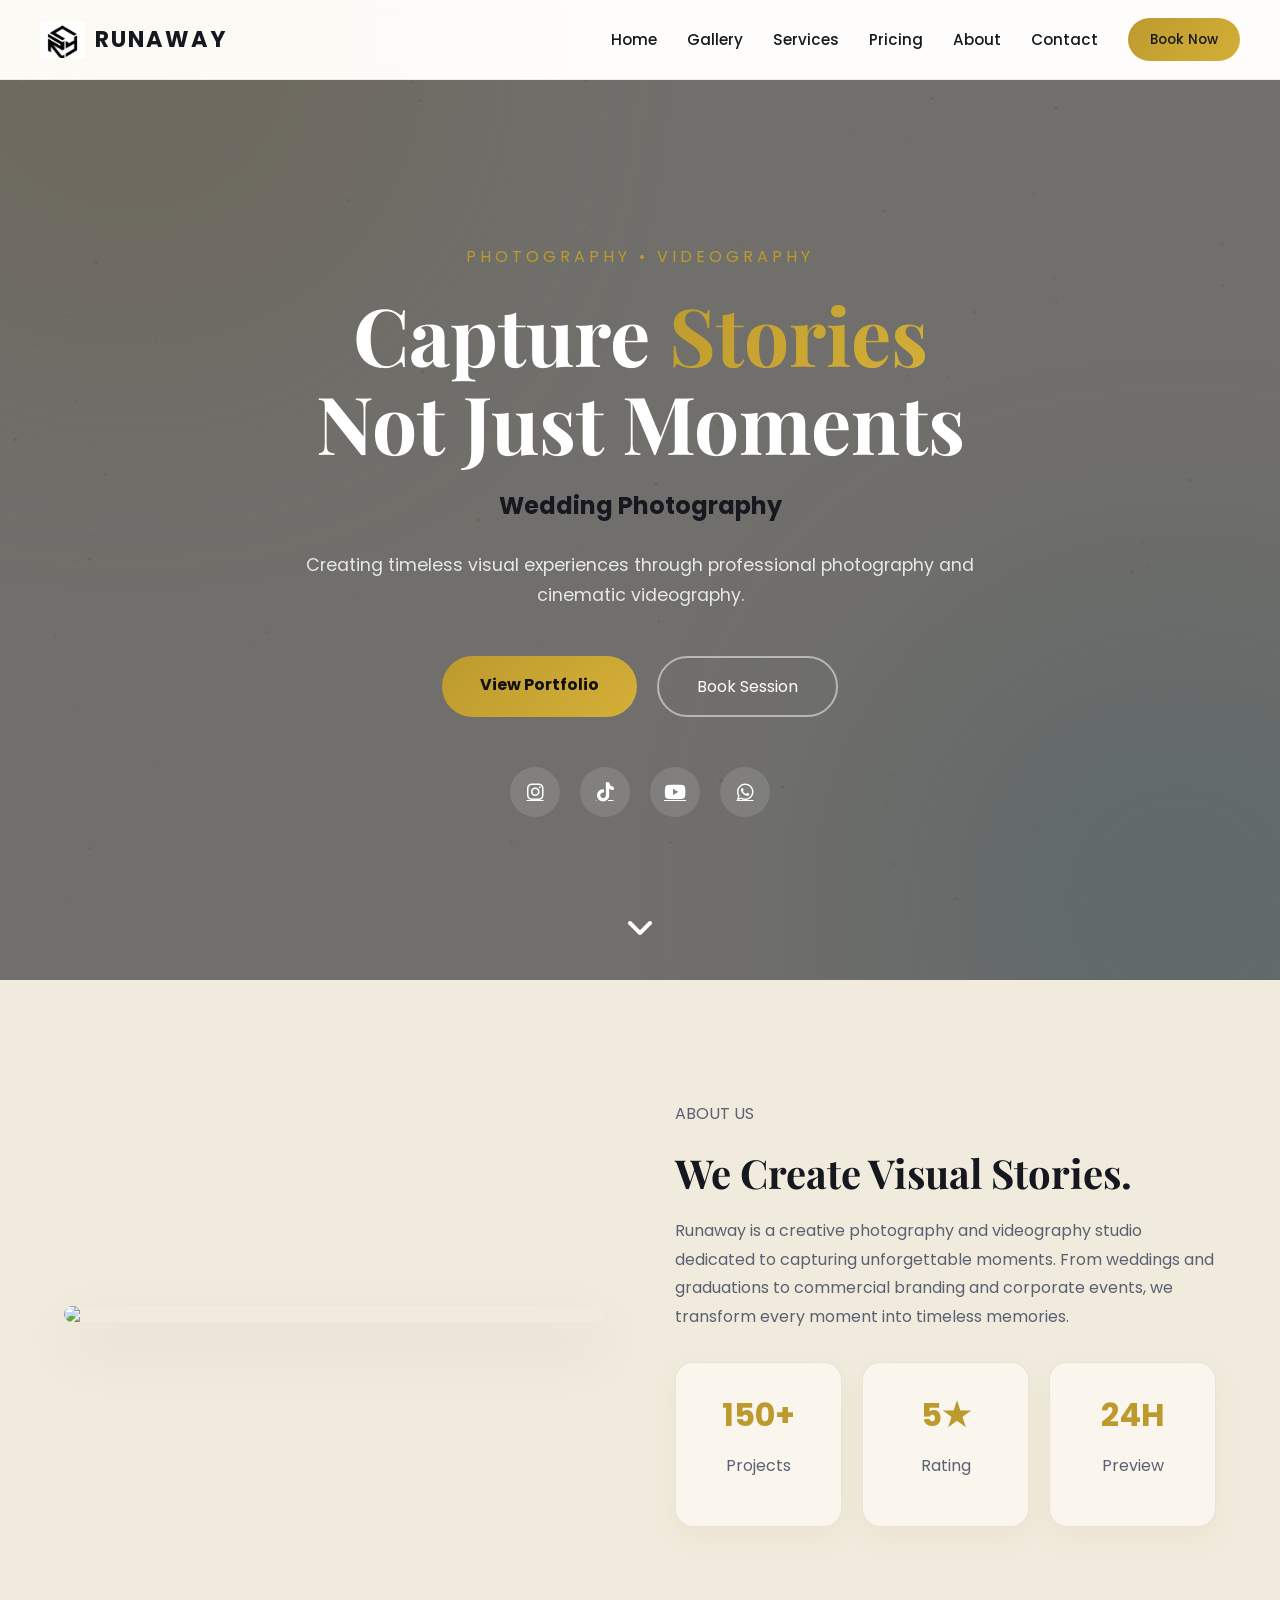
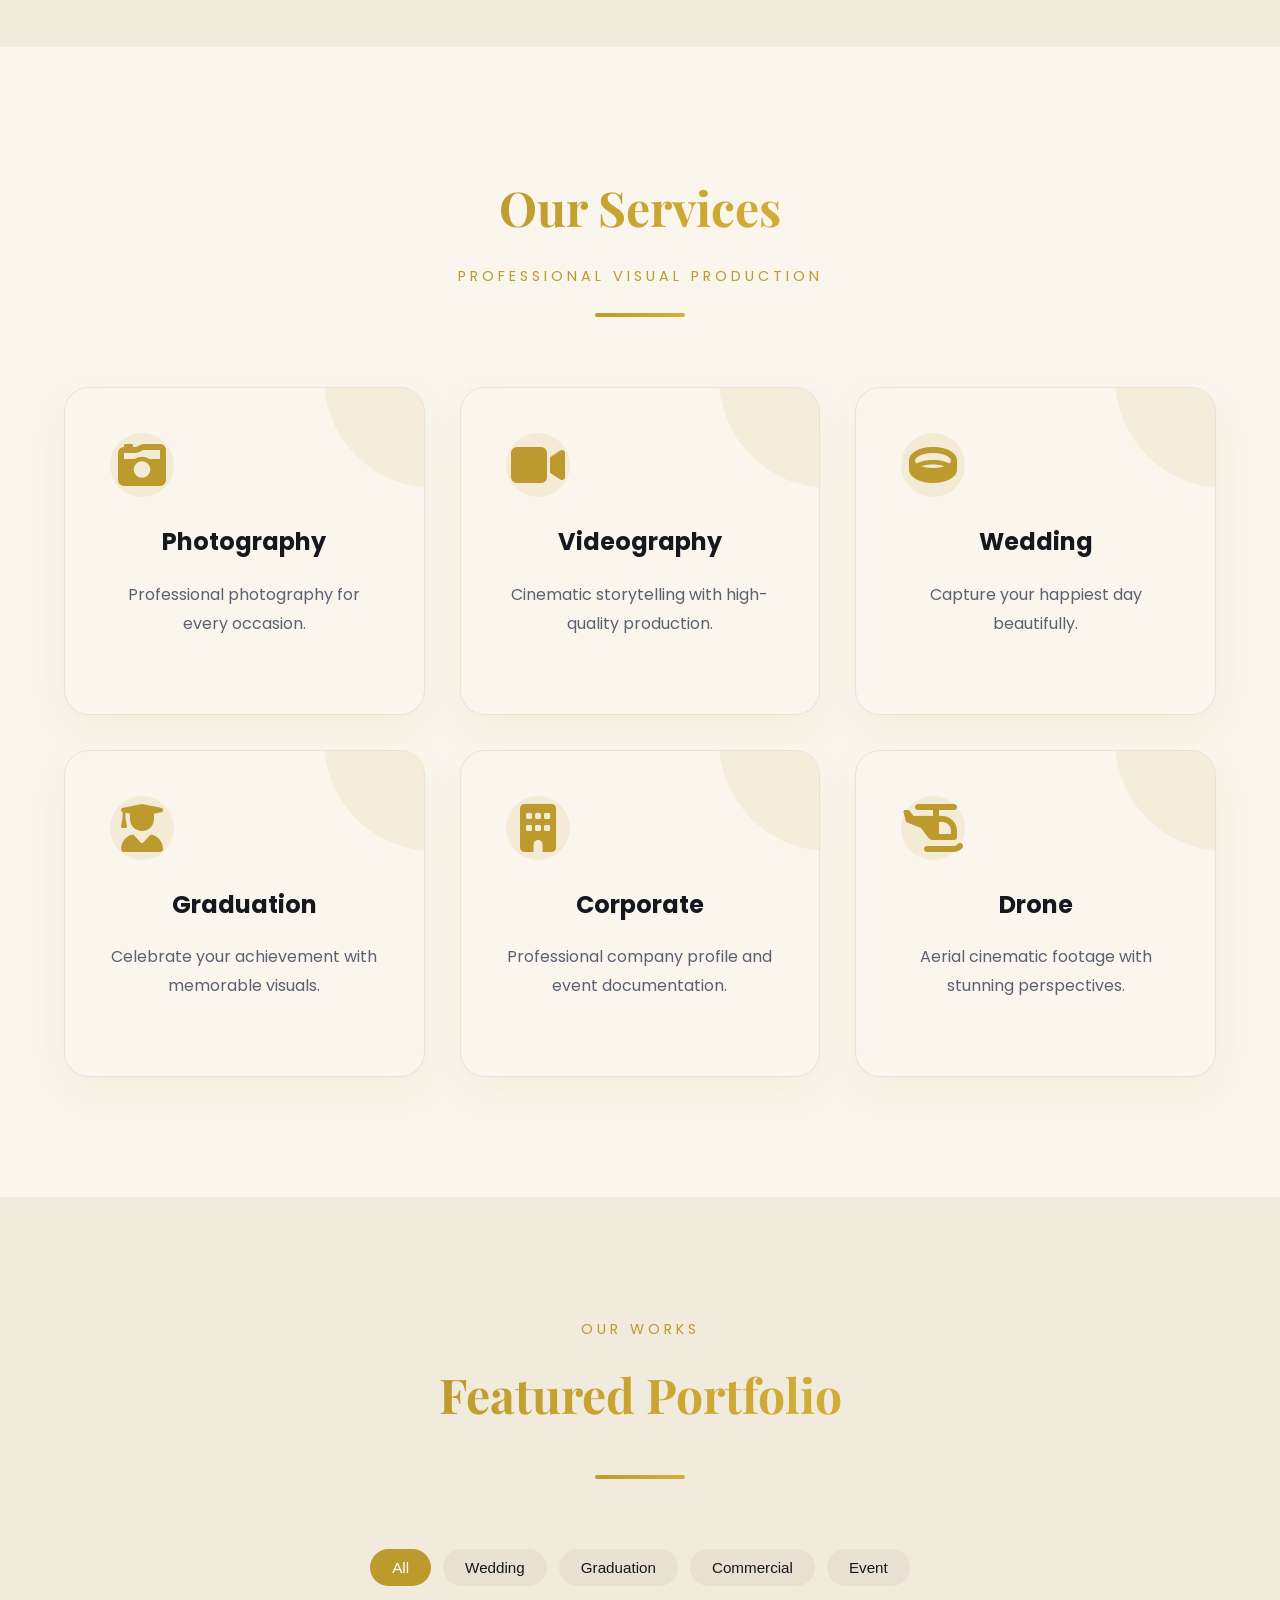
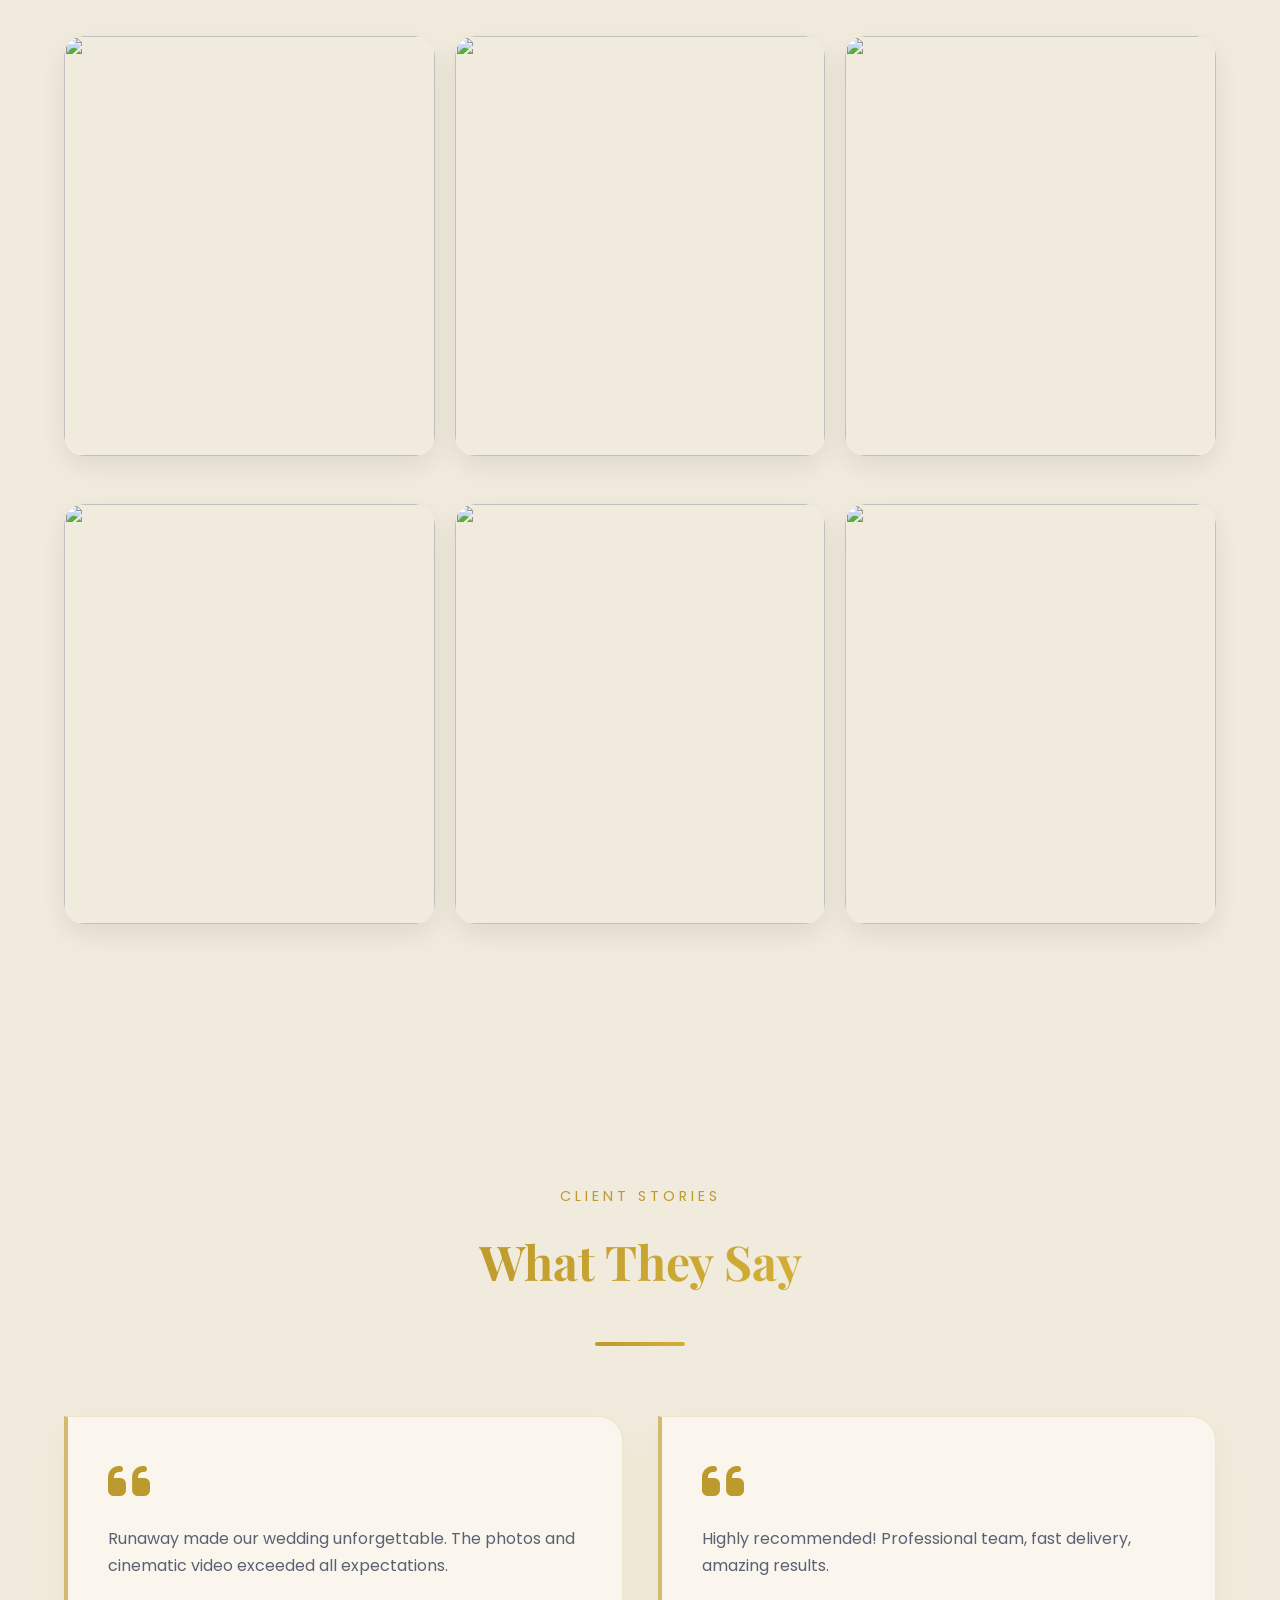
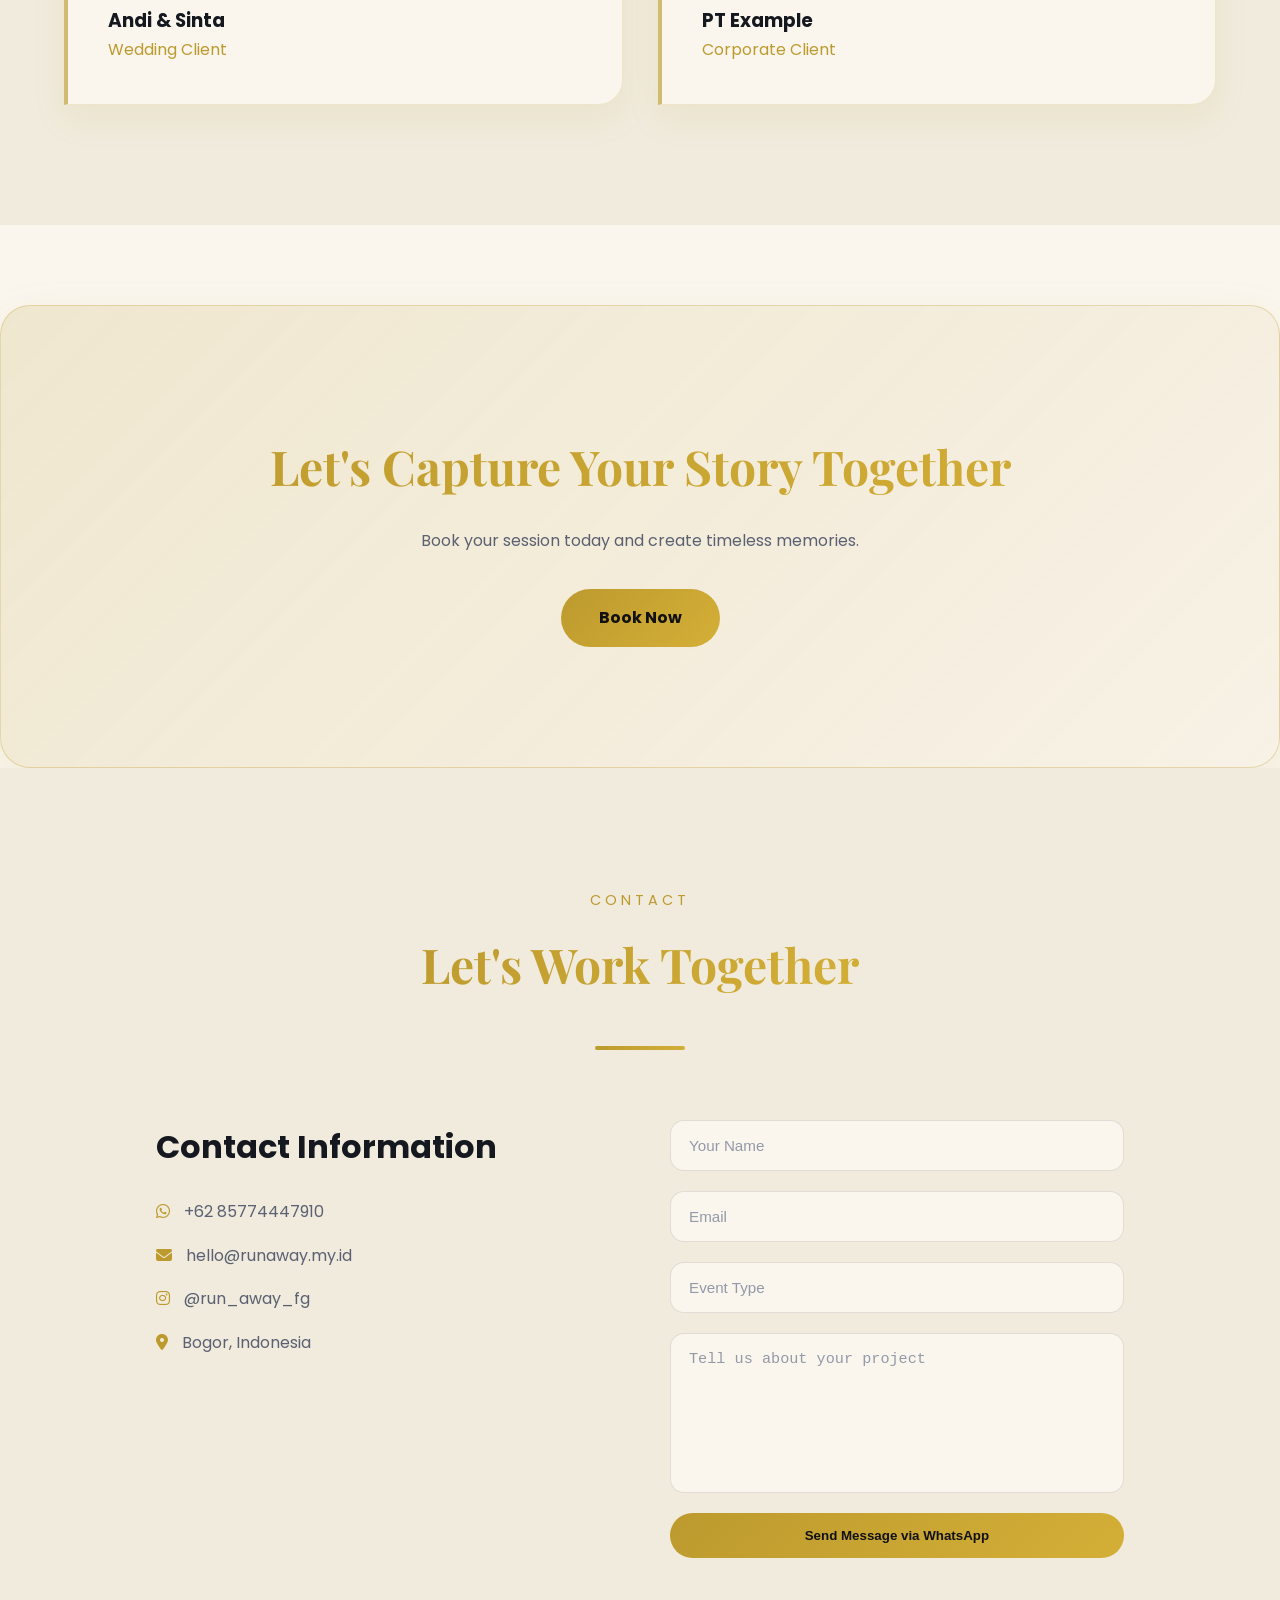
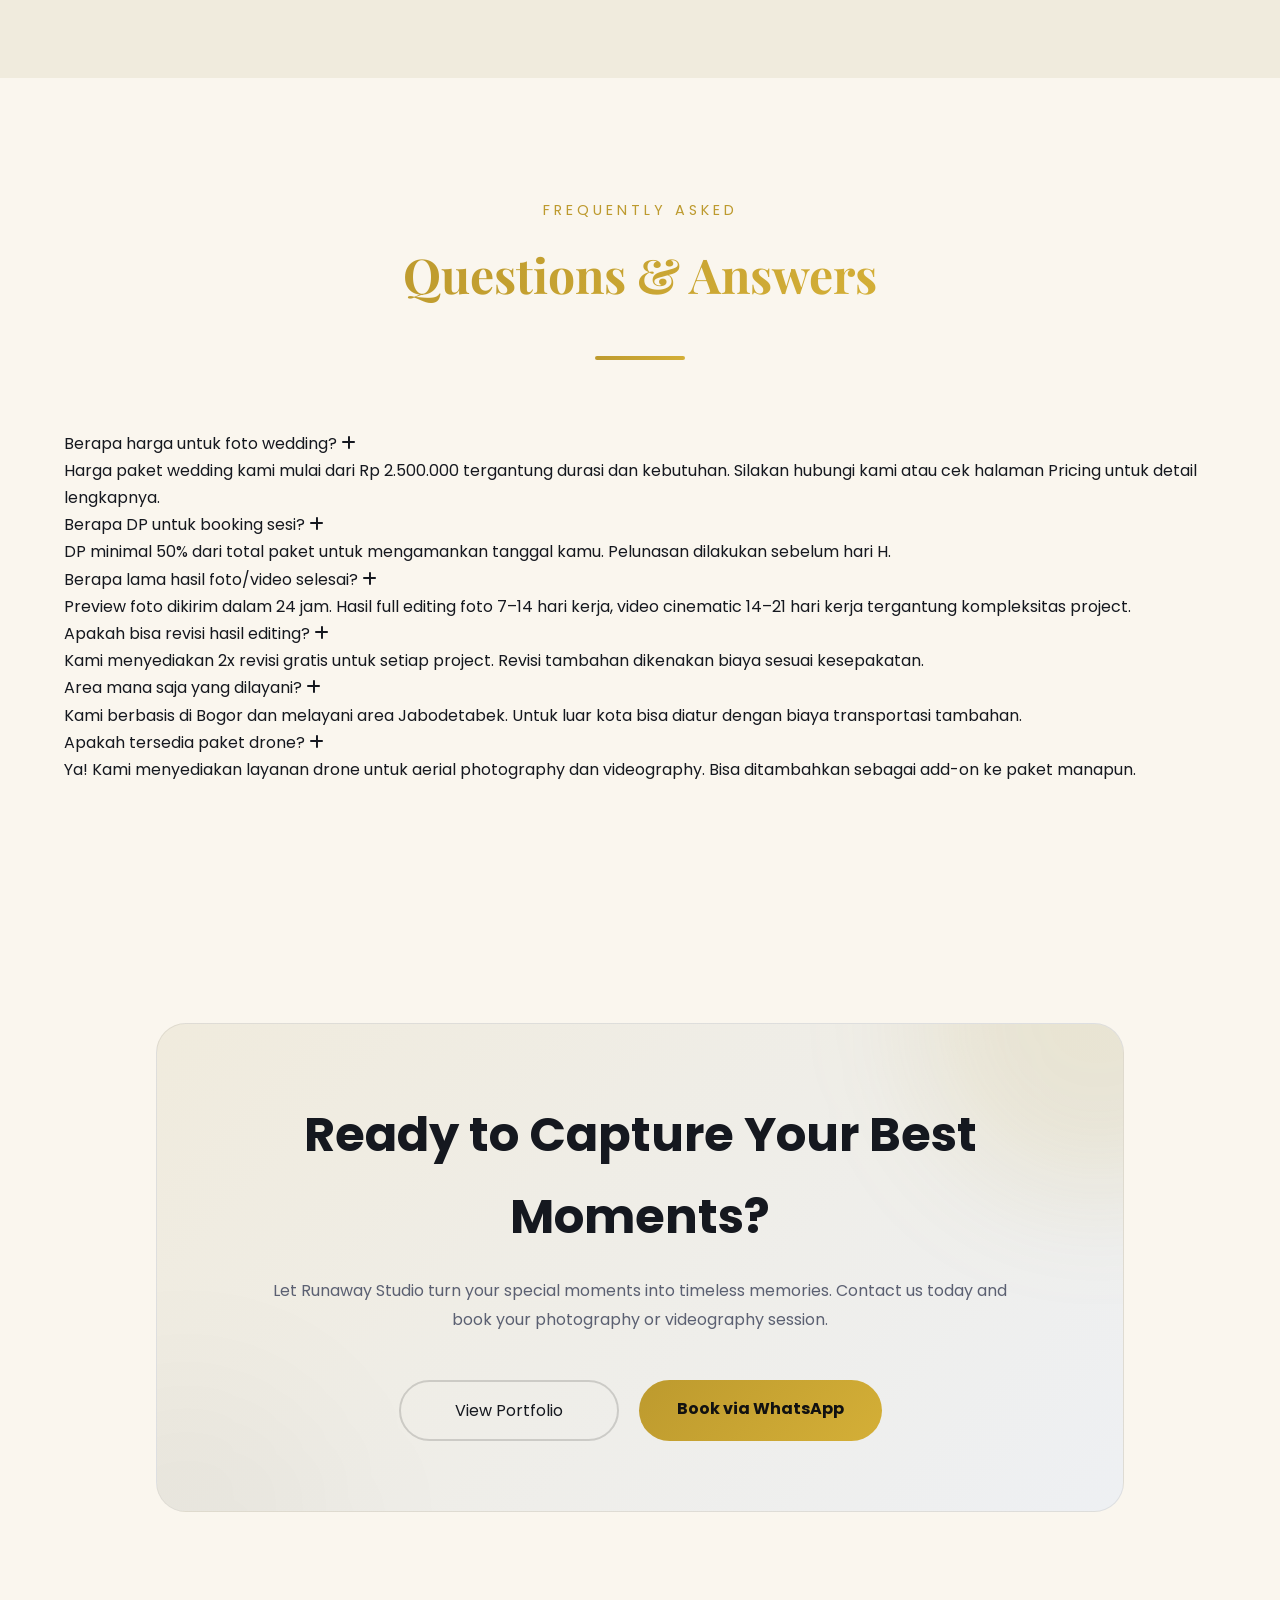
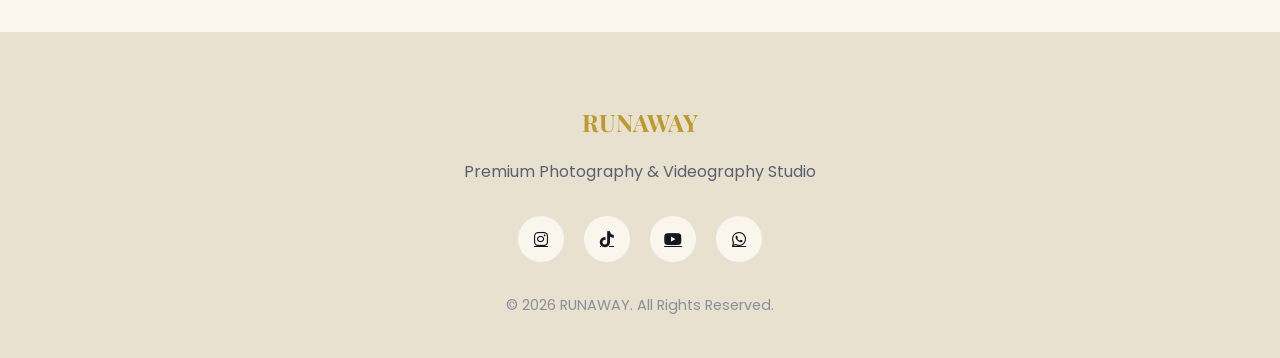
==== commit 59d97cd5: "Refactor portfolio items and contact form Updated portfolio items with specific categories and modif" ====
--- a/index.html
+++ b/index.html
@@ -49,6 +49,7 @@
         <a href="pricing.html">Pricing</a>
         <a href="about.html">About</a>
         <a href="contact.html">Contact</a>
+        <a href="booking.html" class="btn-primary" style="padding:10px 22px;font-size:.85rem;">Book Now</a>
     </div>
 
 </nav>
@@ -406,7 +407,7 @@
 
         <div class="portfolio-grid">
 
-            <div class="portfolio-item" data-aos="zoom-in">
+            <div class="portfolio-item" data-category="wedding" data-aos="zoom-in">
 
                 <img src="assets/gallery/1.jpg" alt="">
 
@@ -420,7 +421,7 @@
 
             </div>
 
-            <div class="portfolio-item" data-aos="zoom-in" data-aos-delay="100">
+            <div class="portfolio-item" data-category="graduation" data-aos="zoom-in" data-aos-delay="100">
 
                 <img src="assets/gallery/2.jpg" alt="">
 
@@ -434,7 +435,7 @@
 
             </div>
 
-            <div class="portfolio-item" data-aos="zoom-in" data-aos-delay="200">
+            <div class="portfolio-item" data-category="commercial" data-aos="zoom-in" data-aos-delay="200">
 
                 <img src="assets/gallery/3.jpg" alt="">
 
@@ -448,7 +449,7 @@
 
             </div>
 
-            <div class="portfolio-item" data-aos="zoom-in" data-aos-delay="300">
+            <div class="portfolio-item" data-category="event" data-aos="zoom-in" data-aos-delay="300">
 
                 <img src="assets/gallery/4.jpg" alt="">
 
@@ -462,7 +463,7 @@
 
             </div>
 
-            <div class="portfolio-item" data-aos="zoom-in" data-aos-delay="400">
+            <div class="portfolio-item" data-category="wedding" data-aos="zoom-in" data-aos-delay="400">
 
                 <img src="assets/gallery/5.jpg" alt="">
 
@@ -476,7 +477,7 @@
 
             </div>
 
-            <div class="portfolio-item" data-aos="zoom-in" data-aos-delay="500">
+            <div class="portfolio-item" data-category="wedding" data-aos="zoom-in" data-aos-delay="500">
 
                 <img src="assets/gallery/6.jpg" alt="">
 
@@ -613,23 +614,102 @@
 
             </div>
 
-            <form class="contact-form">
-
-                <input type="text" placeholder="Your Name">
-
-                <input type="email" placeholder="Email">
-
-                <input type="text" placeholder="Event Type">
-
-                <textarea placeholder="Tell us about your project"></textarea>
+            <form class="contact-form" id="contactForm">
+
+                <input type="text" id="contactName" placeholder="Your Name" required>
+
+                <input type="email" id="contactEmail" placeholder="Email" required>
+
+                <input type="text" id="contactEvent" placeholder="Event Type">
+
+                <textarea id="contactMessage" placeholder="Tell us about your project"></textarea>
 
                 <button type="submit" class="btn-primary">
 
-                    Send Message
+                    Send Message via WhatsApp
 
                 </button>
 
             </form>
+
+        </div>
+
+    </div>
+
+</section>
+
+<!-- ================= FAQ ================= -->
+
+<section id="faq">
+
+    <div class="container">
+
+        <div class="section-title" data-aos="fade-up">
+            <p>FREQUENTLY ASKED</p>
+            <h2>Questions & Answers</h2>
+        </div>
+
+        <div class="faq-list">
+
+            <div class="faq-item" data-aos="fade-up">
+                <div class="faq-question">
+                    <span>Berapa harga untuk foto wedding?</span>
+                    <i class="fas fa-plus"></i>
+                </div>
+                <div class="faq-answer">
+                    <p>Harga paket wedding kami mulai dari Rp 2.500.000 tergantung durasi dan kebutuhan. Silakan hubungi kami atau cek halaman Pricing untuk detail lengkapnya.</p>
+                </div>
+            </div>
+
+            <div class="faq-item" data-aos="fade-up" data-aos-delay="100">
+                <div class="faq-question">
+                    <span>Berapa DP untuk booking sesi?</span>
+                    <i class="fas fa-plus"></i>
+                </div>
+                <div class="faq-answer">
+                    <p>DP minimal 50% dari total paket untuk mengamankan tanggal kamu. Pelunasan dilakukan sebelum hari H.</p>
+                </div>
+            </div>
+
+            <div class="faq-item" data-aos="fade-up" data-aos-delay="150">
+                <div class="faq-question">
+                    <span>Berapa lama hasil foto/video selesai?</span>
+                    <i class="fas fa-plus"></i>
+                </div>
+                <div class="faq-answer">
+                    <p>Preview foto dikirim dalam 24 jam. Hasil full editing foto 7–14 hari kerja, video cinematic 14–21 hari kerja tergantung kompleksitas project.</p>
+                </div>
+            </div>
+
+            <div class="faq-item" data-aos="fade-up" data-aos-delay="200">
+                <div class="faq-question">
+                    <span>Apakah bisa revisi hasil editing?</span>
+                    <i class="fas fa-plus"></i>
+                </div>
+                <div class="faq-answer">
+                    <p>Kami menyediakan 2x revisi gratis untuk setiap project. Revisi tambahan dikenakan biaya sesuai kesepakatan.</p>
+                </div>
+            </div>
+
+            <div class="faq-item" data-aos="fade-up" data-aos-delay="250">
+                <div class="faq-question">
+                    <span>Area mana saja yang dilayani?</span>
+                    <i class="fas fa-plus"></i>
+                </div>
+                <div class="faq-answer">
+                    <p>Kami berbasis di Bogor dan melayani area Jabodetabek. Untuk luar kota bisa diatur dengan biaya transportasi tambahan.</p>
+                </div>
+            </div>
+
+            <div class="faq-item" data-aos="fade-up" data-aos-delay="300">
+                <div class="faq-question">
+                    <span>Apakah tersedia paket drone?</span>
+                    <i class="fas fa-plus"></i>
+                </div>
+                <div class="faq-answer">
+                    <p>Ya! Kami menyediakan layanan drone untuk aerial photography dan videography. Bisa ditambahkan sebagai add-on ke paket manapun.</p>
+                </div>
+            </div>
 
         </div>
 
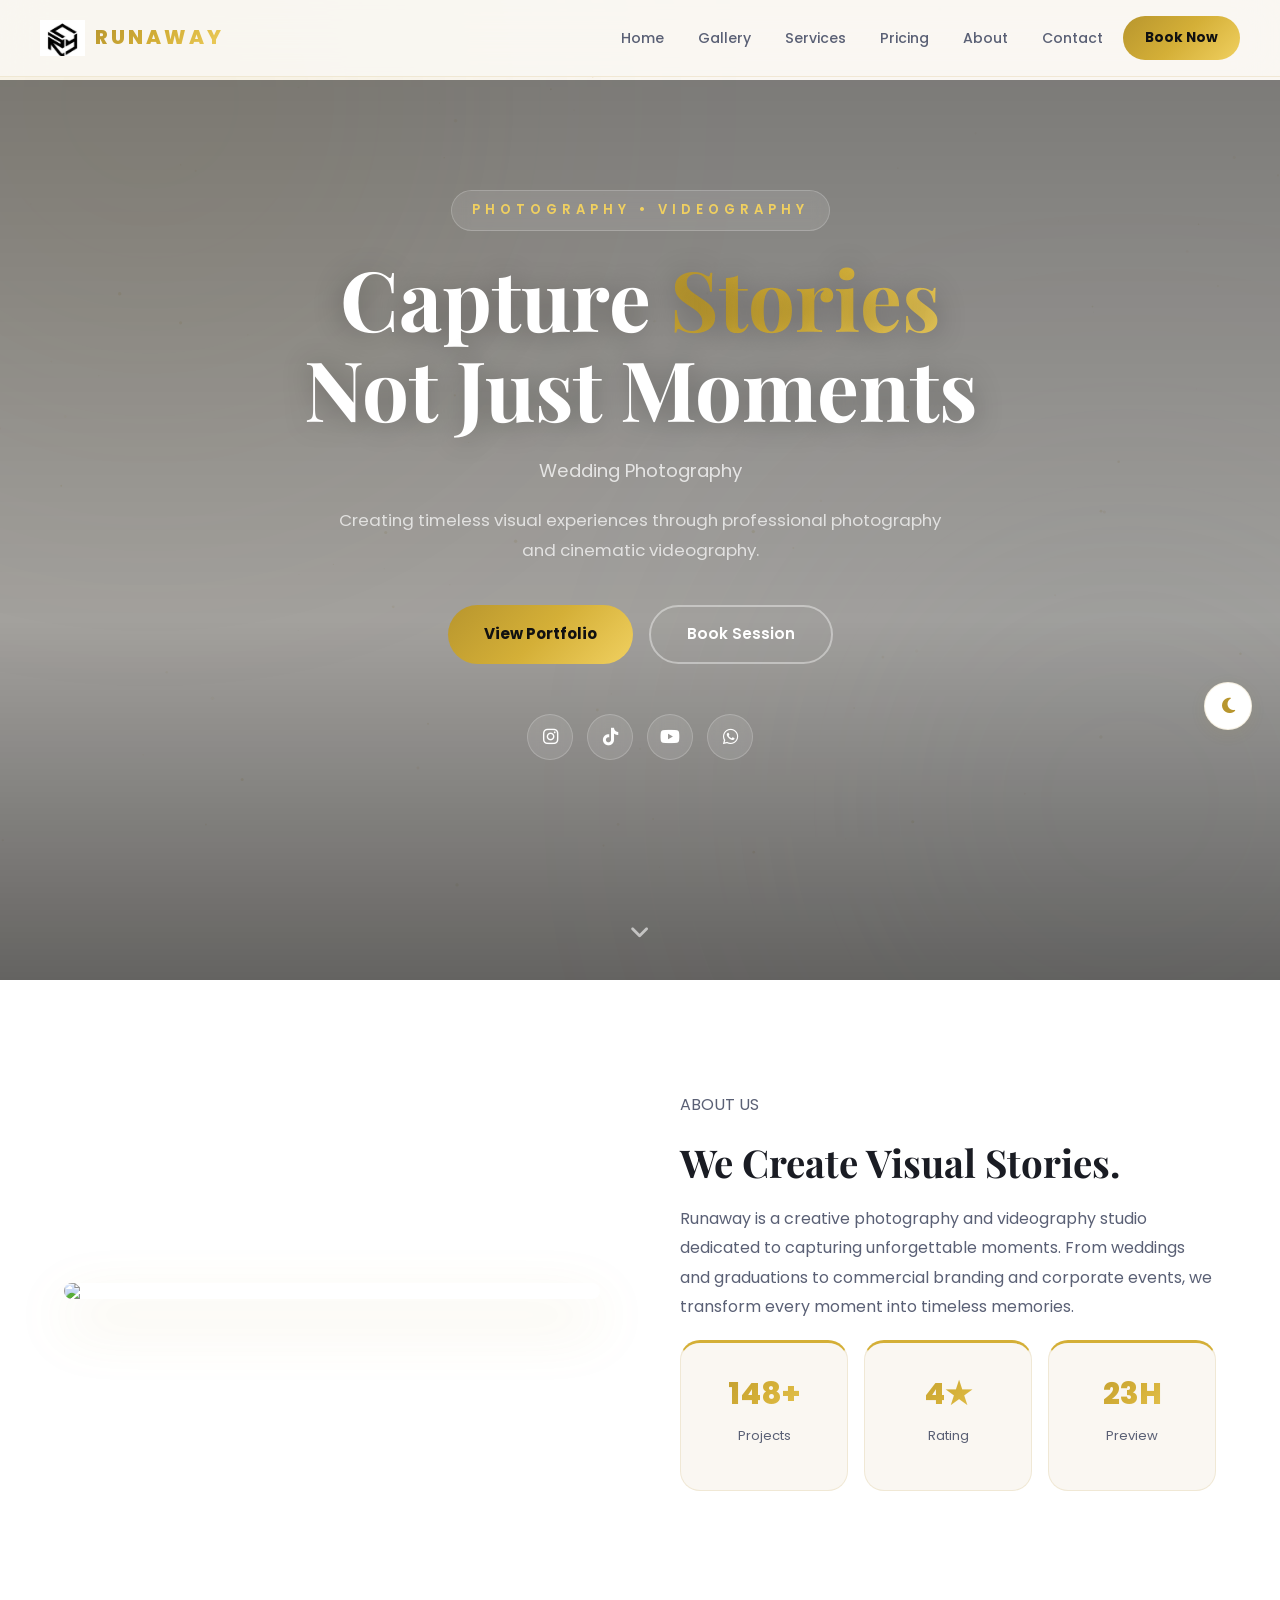
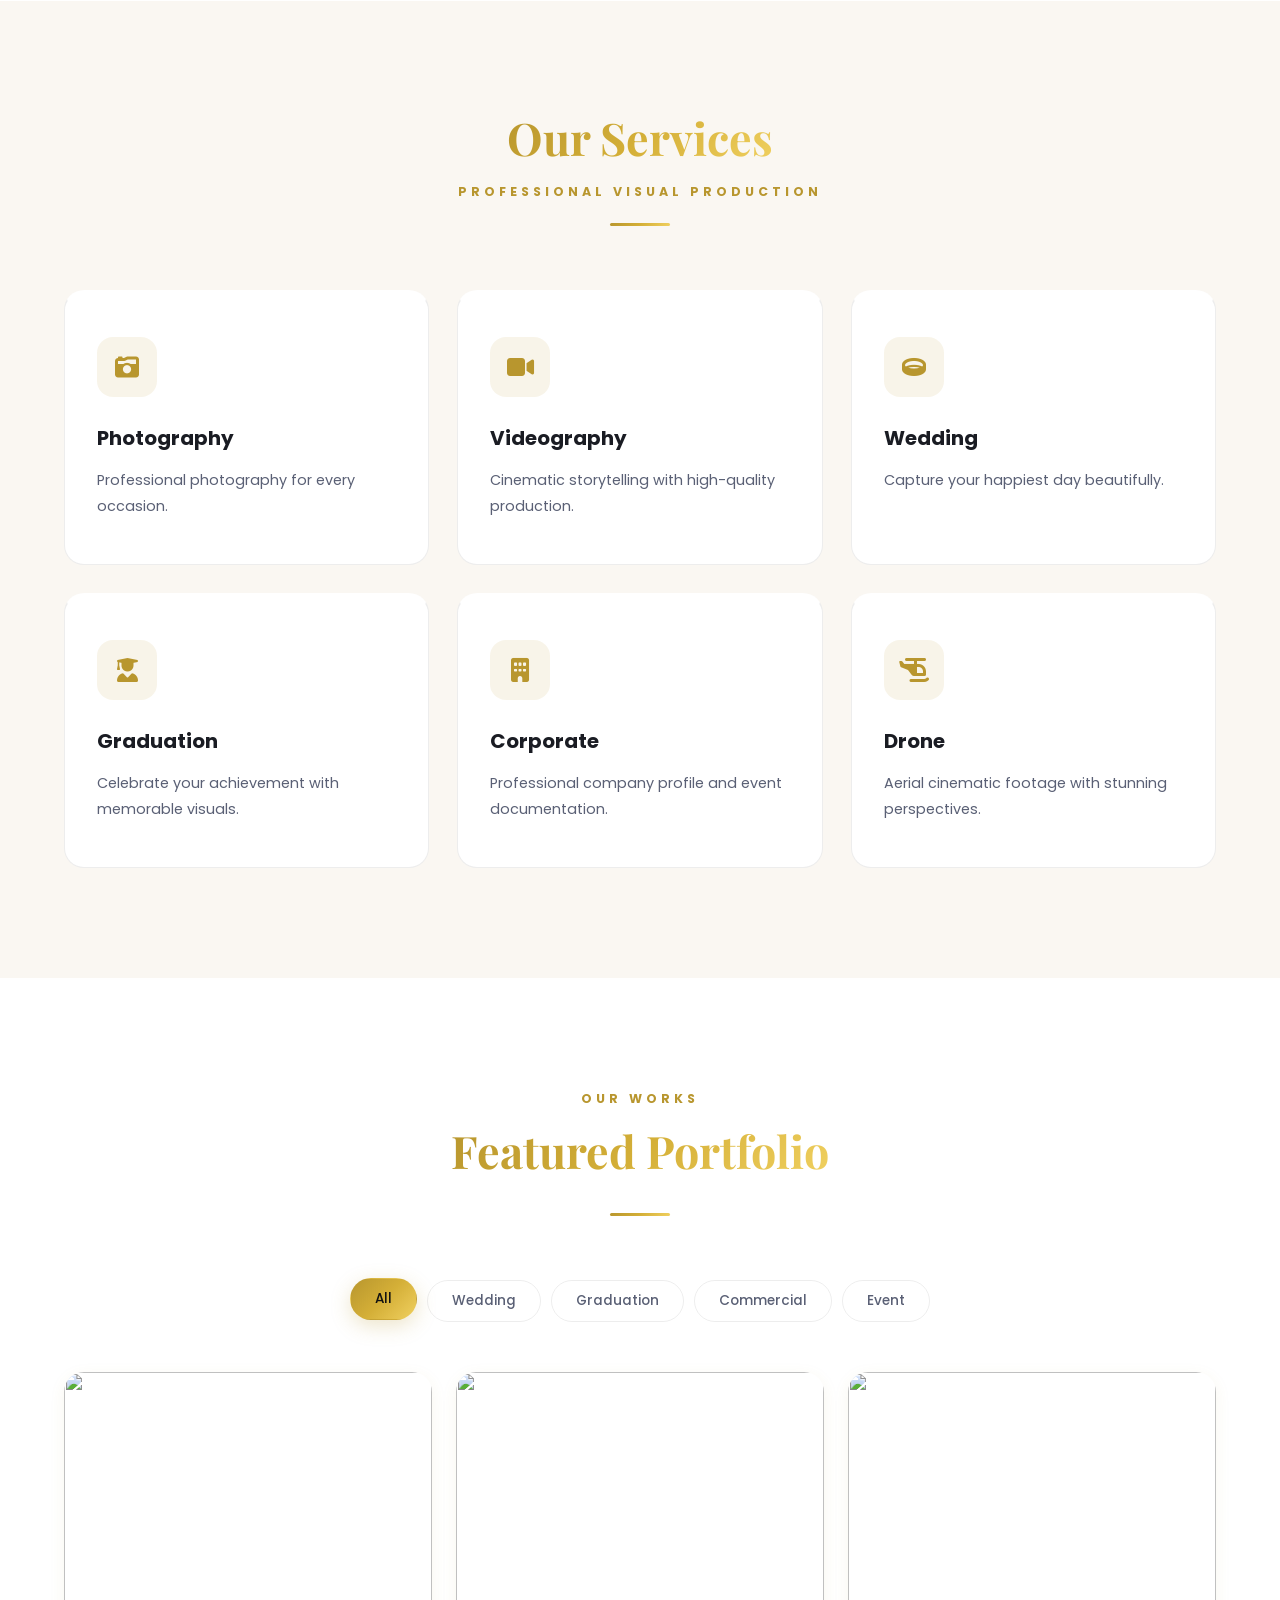
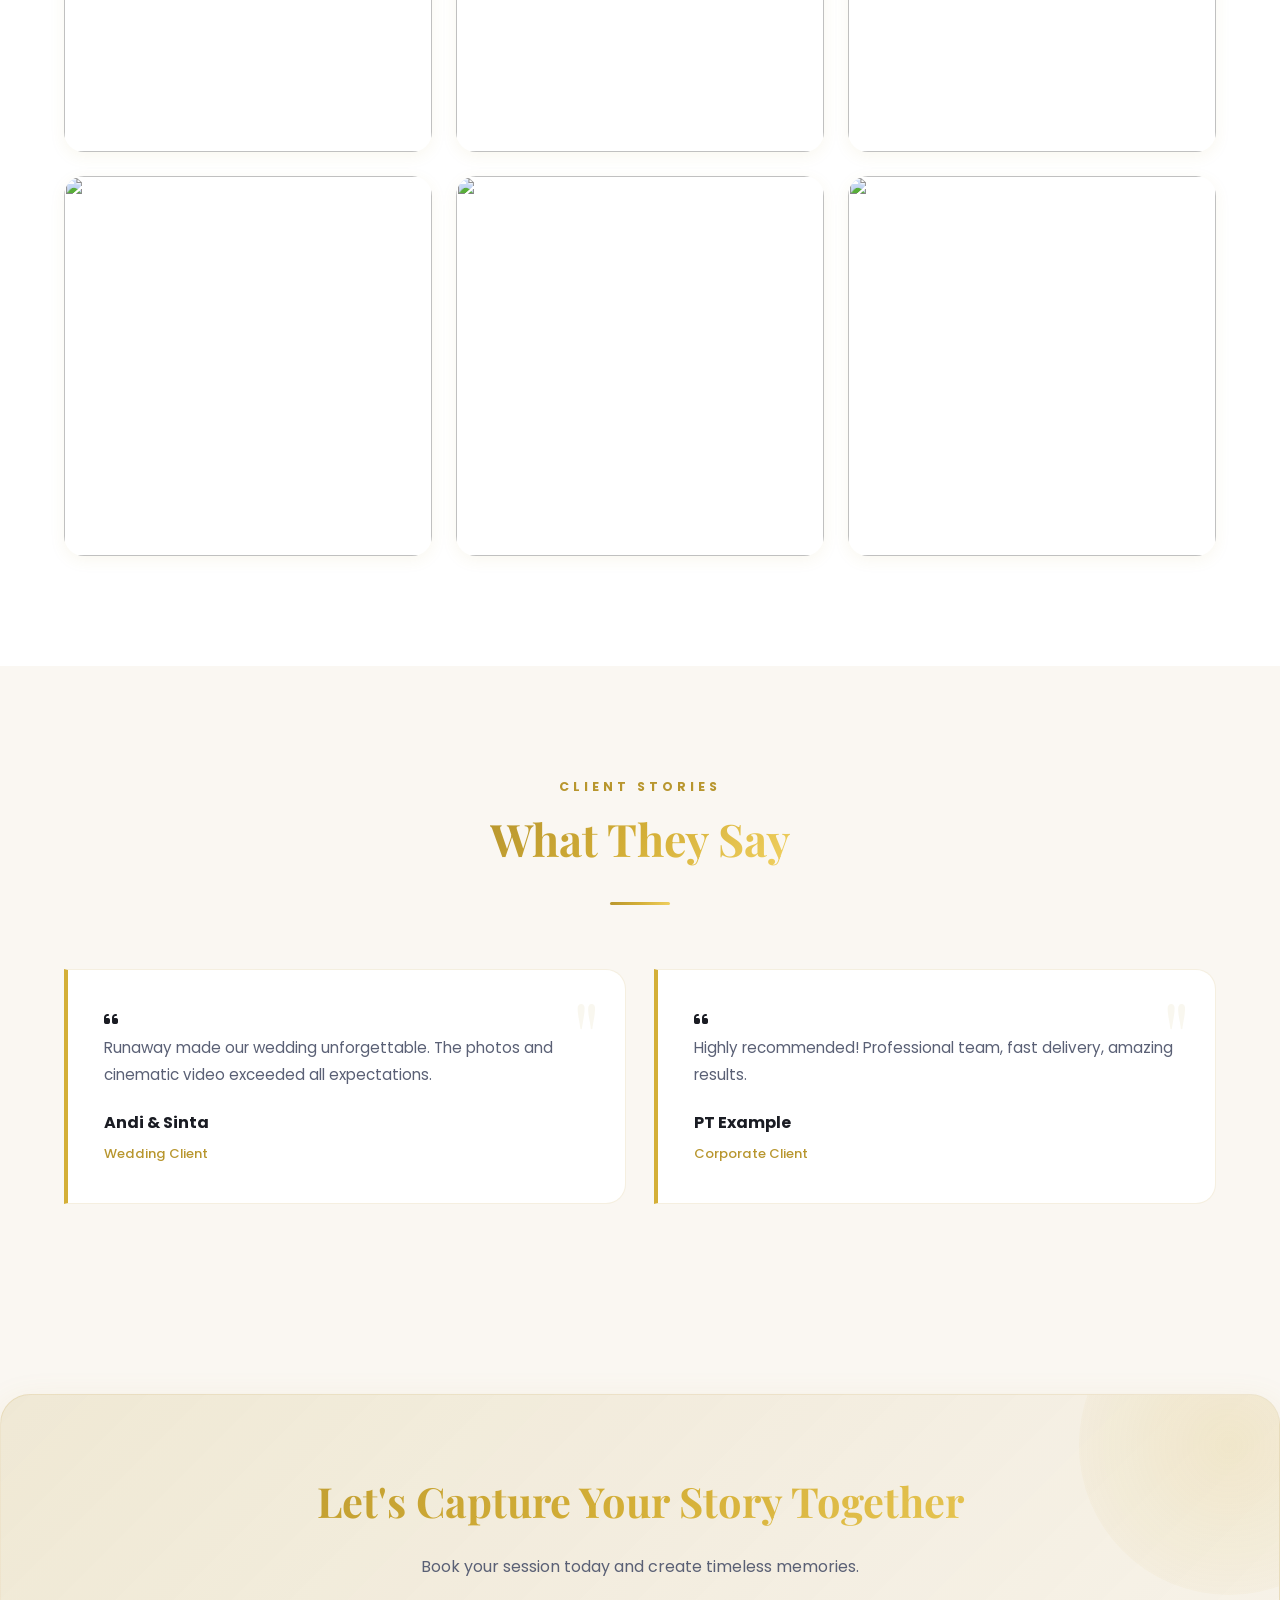
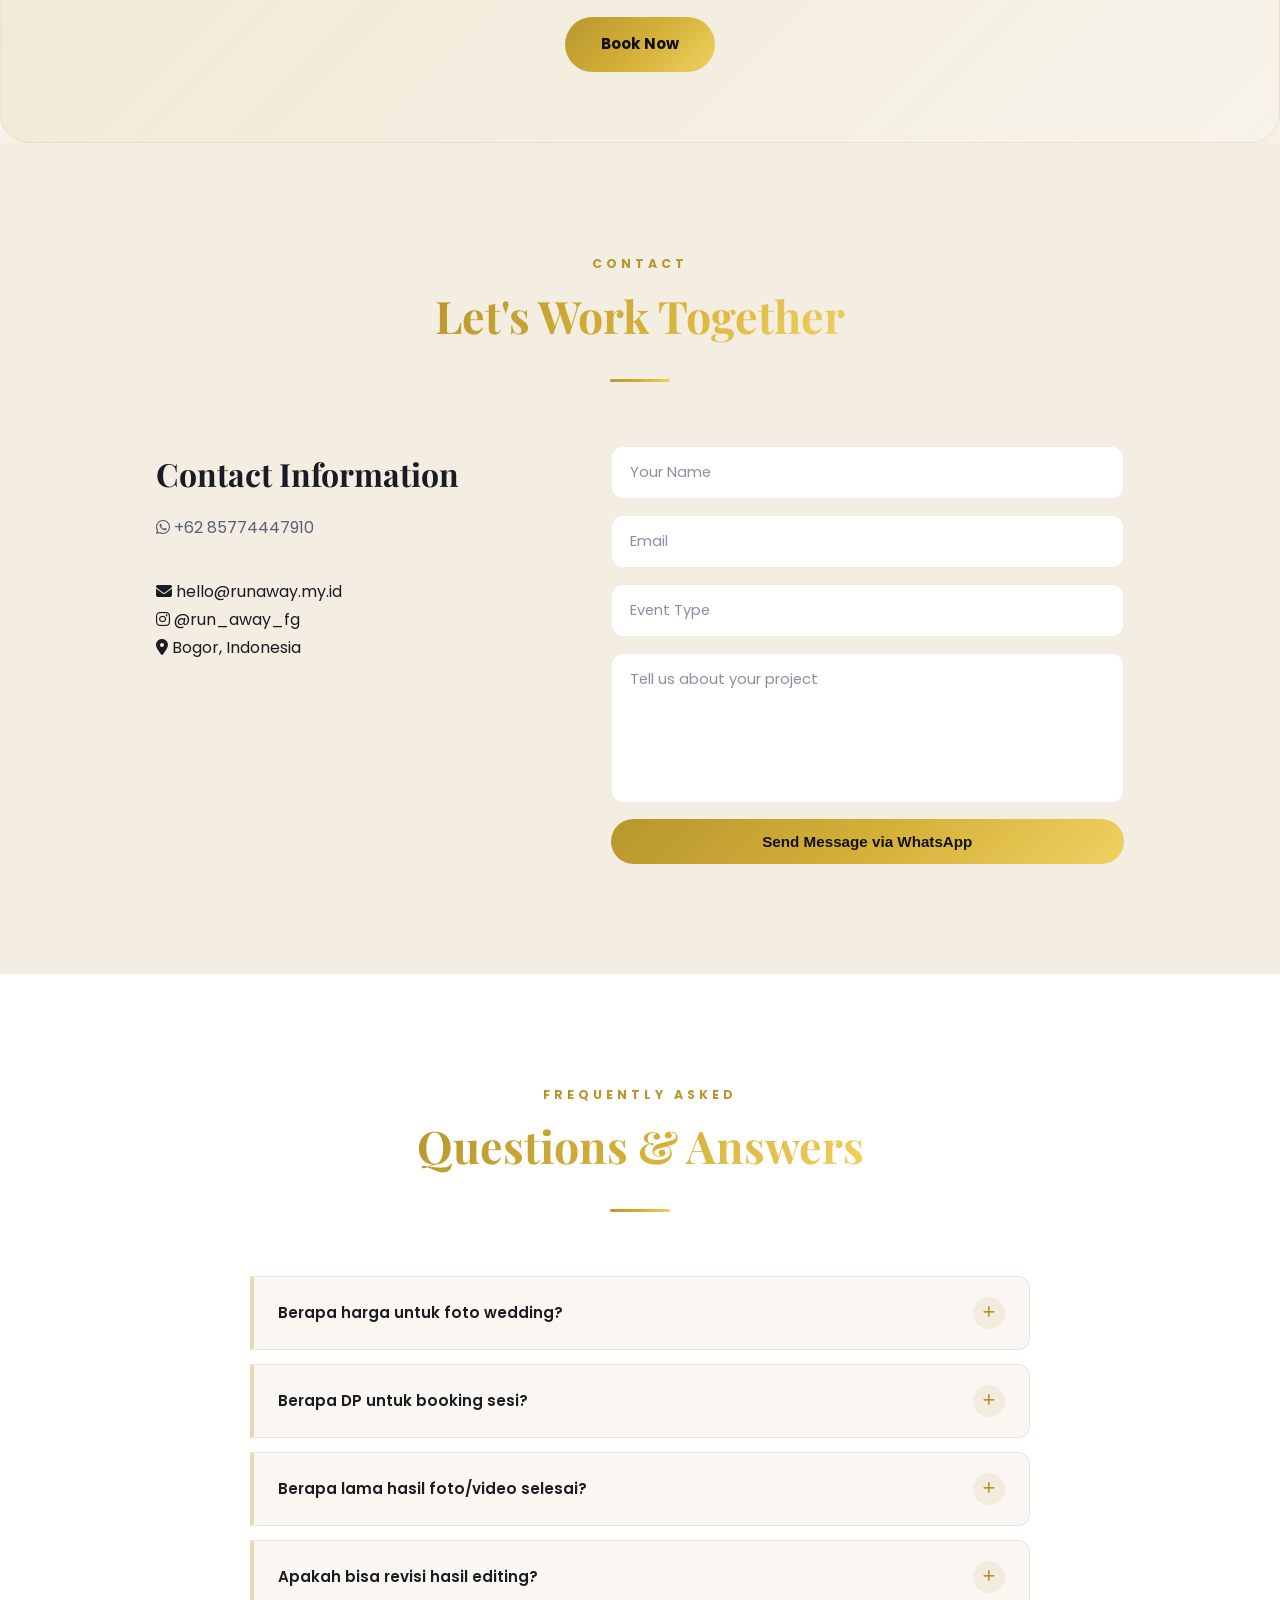
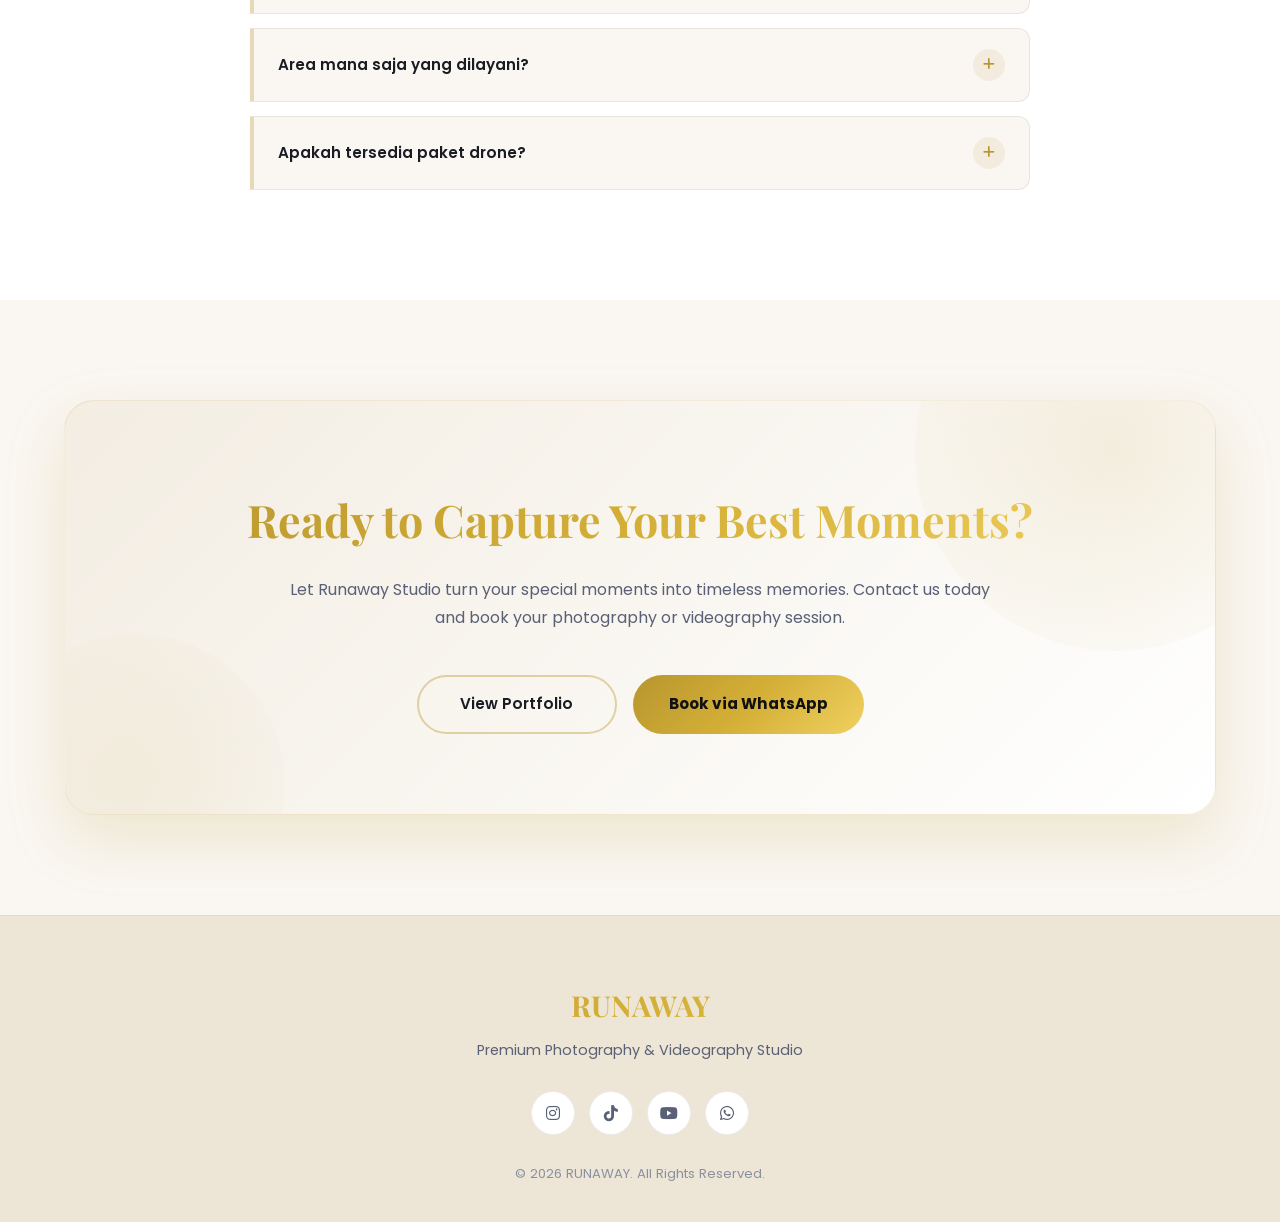
==== commit 11d2f54b: "Update index.html" ====
--- a/index.html
+++ b/index.html
@@ -789,6 +789,7 @@
 
 <!-- JS -->
 
+<button id="darkToggle" title="Toggle Dark Mode"><i class="fas fa-moon"></i></button>
 <script src="script.js"></script>
 
 <script>
--- a/style.css
+++ b/style.css
@@ -1,2576 +1,1198 @@
-/* ===========================
-   RUNAWAY STUDIO
-   Premium Photography Website
-   LIGHT MODE — Minimalist Luxury
-=========================== */
-
-#progress{
-
-position:fixed;
-
-top:0;
-
-left:0;
-
-height:4px;
-
-width:0;
-
-background:linear-gradient(90deg,#d4af37,#ffd700);
-
-z-index:99999;
-
-}
-
-#topBtn{
-
-position:fixed;
-
-bottom:30px;
-
-right:30px;
-
-width:55px;
-
-height:55px;
-
-border:none;
-
-border-radius:50%;
-
-background:#d4af37;
-
-color:#111;
-
-font-size:24px;
-
-cursor:pointer;
-
-opacity:0;
-
-visibility:hidden;
-
-transition:.35s;
-
-z-index:999;
-
-box-shadow:0 10px 25px rgba(0,0,0,.12);
-
-}
-
-#topBtn.show{
-
-opacity:1;
-
-visibility:visible;
-
-}
-
-.nav-menu a.active{
-
-color:#d4af37;
-
-}
-
-/* =======================
-PRELOADER
-======================= */
-
-#preloader{
-
-position:fixed;
-
-inset:0;
-
-background:#faf6ee;
-
-display:flex;
-
-justify-content:center;
-
-align-items:center;
-
-z-index:999999;
-
-transition:.7s;
-
-}
-
-.loader{
-
-width:80px;
-
-height:80px;
-
-border-radius:50%;
-
-border:6px solid rgba(0,0,0,.08);
-
-border-top:6px solid #d4af37;
-
-animation:spin 1s linear infinite;
-
-}
-
-@keyframes spin{
-
-to{
-
-transform:rotate(360deg);
-
-}
-
-}
-
-/* =======================
-LIGHTBOX
-======================= */
-
-#lightbox{
-
-position:fixed;
-
-inset:0;
-
-background:rgba(10,10,12,.92);
-
-display:flex;
-
-justify-content:center;
-
-align-items:center;
-
-opacity:0;
-
-visibility:hidden;
-
-transition:.4s;
-
-z-index:99999;
-
-}
-
-#lightbox.active{
-
-opacity:1;
-
-visibility:visible;
-
-}
-
-#lightbox img{
-
-max-width:90%;
-
-max-height:90%;
-
-border-radius:15px;
-
-}
-
-#closeLightbox{
-
-position:absolute;
-
-top:30px;
-
-right:40px;
-
-font-size:55px;
-
-color:white;
-
-cursor:pointer;
-
-}
-
-/* =======================
-WHATSAPP
-======================= */
-
-.whatsapp{
-
-position:fixed;
-
-right:30px;
-
-bottom:30px;
-
-width:65px;
-
-height:65px;
-
-border-radius:50%;
-
-background:#25D366;
-
-display:flex;
-
-justify-content:center;
-
-align-items:center;
-
-font-size:32px;
-
-color:white;
-
-text-decoration:none;
-
-box-shadow:0 10px 30px rgba(0,0,0,.18);
-
-z-index:9999;
-
-transition:.3s;
-
-}
-
-.whatsapp:hover{
-
-transform:scale(1.12);
-
-}
-
-/* Google Font */
-@import url('https://fonts.googleapis.com/css2?family=Poppins:wght@300;400;500;600;700;800&family=Playfair+Display:wght@600;700;800&display=swap');
-
-/* ===========================
-        RESET
-=========================== */
-
-*{
-    margin:0;
-    padding:0;
-    box-sizing:border-box;
-}
-
-html{
-    scroll-behavior:smooth;
-}
-
-body{
-
-    font-family:'Poppins',sans-serif;
-
-    background:#faf6ee;
-
-    color:#15181f;
-
-    overflow-x:hidden;
-
-    line-height:1.7;
-
-}
-
-/* Scrollbar */
-
-::-webkit-scrollbar{
-
-    width:10px;
-
-}
-
-::-webkit-scrollbar-track{
-
-    background:#e8e1cf;
-
-}
-
-::-webkit-scrollbar-thumb{
-
-    background:#d4af37;
-
-    border-radius:20px;
-
-}
-
-::-webkit-scrollbar-thumb:hover{
-
-    background:#bd9a2e;
-
-}
-
-/* ===========================
-        VARIABLES
-=========================== */
-
-:root{
-
---primary:#bd9a2e;
-
---secondary:#15181f;
-
---dark:#faf6ee;
-
---card:#faf6ee;
-
---glass:rgba(0,0,0,.035);
-
---border:rgba(0,0,0,.09);
-
---text:#15181f;
-
---muted:#5b6072;
-
---gradient:linear-gradient(
-135deg,
-#bd9a2e,
-#d4af37
-);
-
-}
-
-/* ===========================
-        CONTAINER
-=========================== */
-
-.container{
-
-    width:90%;
-
-    max-width:1300px;
-
-    margin:auto;
-
-}
-
-/* ===========================
-        BACKGROUND
-=========================== */
-
-.background-blur{
-
-    position:fixed;
-
-    width:500px;
-
-    height:500px;
-
-    border-radius:50%;
-
-    filter:blur(140px);
-
-    opacity:.22;
-
-    z-index:-2;
-
-}
-
-.blur1{
-
-    background:#d4af37;
-
-    top:-200px;
-
-    left:-120px;
-
-    animation:float1 12s infinite ease-in-out;
-
-}
-
-.blur2{
-
-    background:#0ea5e9;
-
-    bottom:-250px;
-
-    right:-150px;
-
-    animation:float2 14s infinite ease-in-out;
-
-}
-
-@keyframes float1{
-
-0%{
-
-transform:translate(0,0);
-
-}
-
-50%{
-
-transform:translate(100px,60px);
-
-}
-
-100%{
-
-transform:translate(0,0);
-
-}
-
-}
-
-@keyframes float2{
-
-0%{
-
-transform:translate(0,0);
-
-}
-
-50%{
-
-transform:translate(-120px,-80px);
-
-}
-
-100%{
-
-transform:translate(0,0);
-
-}
-
-}
-
-/* ===========================
-      PARTICLE CANVAS
-=========================== */
-
-#particles{
-
-position:fixed;
-
-top:0;
-
-left:0;
-
-width:100%;
-
-height:100%;
-
-z-index:-3;
-
-opacity:.5;
-
-}
-
-/* ===========================
-        NAVBAR 
-=========================== */
-
-.navbar{
-    position: fixed;
-    top: 0;
-    left: 0;
-    width: 100%;
-    z-index: 9999;
-
-    display: flex;
-    justify-content: space-between;
-    align-items: center;
-
-    padding: 18px 40px;
-
-    background: rgba(255,255,255,.75);
-    backdrop-filter: blur(18px);
-    -webkit-backdrop-filter: blur(18px);
-
-    border-bottom: 1px solid rgba(0,0,0,.06);
-
-    transition: .3s ease;
+/* ============================================================
+   RUNAWAY STUDIO — Premium Light Mode CSS
+   Version 3.0 — Full UI Upgrade
+============================================================ */
+
+@import url('https://fonts.googleapis.com/css2?family=Poppins:wght@300;400;500;600;700;800&family=Playfair+Display:ital,wght@0,600;0,700;0,800;1,700&display=swap');
+
+/* ── RESET ─────────────────────── */
+*, *::before, *::after { margin:0; padding:0; box-sizing:border-box; }
+html { scroll-behavior:smooth; }
+
+/* ── VARIABLES ─────────────────── */
+:root {
+  --gold:        #b8962e;
+  --gold2:       #d4af37;
+  --gold3:       #f0d060;
+  --gradient:    linear-gradient(135deg, #b8962e, #d4af37, #f0d060);
+  --gradient-r:  linear-gradient(135deg, #f0d060, #d4af37, #b8962e);
+  --text:        #1a1c23;
+  --muted:       #5a6075;
+  --light:       #8a90a2;
+  --bg:          #faf7f2;
+  --bg2:         #f3ede2;
+  --bg3:         #ede5d5;
+  --white:       #ffffff;
+  --card:        #ffffff;
+  --border:      rgba(184,150,46,.15);
+  --border2:     rgba(0,0,0,.07);
+  --shadow-sm:   0 4px 16px rgba(184,150,46,.08);
+  --shadow-md:   0 12px 36px rgba(184,150,46,.13);
+  --shadow-lg:   0 24px 60px rgba(184,150,46,.18);
+  --radius:      20px;
+  --radius-lg:   30px;
+  --radius-sm:   12px;
+  --transition:  .38s cubic-bezier(.4,0,.2,1);
+}
+
+/* ── BASE ──────────────────────── */
+body {
+  font-family: 'Poppins', sans-serif;
+  background: var(--bg);
+  color: var(--text);
+  overflow-x: hidden;
+  line-height: 1.75;
+  padding-top: 80px;
+}
+
+/* ── SCROLLBAR ─────────────────── */
+::-webkit-scrollbar { width: 8px; }
+::-webkit-scrollbar-track { background: var(--bg2); }
+::-webkit-scrollbar-thumb { background: var(--gradient); border-radius: 20px; }
+
+/* ── SELECTION ─────────────────── */
+::selection { background: rgba(212,175,55,.25); }
+
+/* ── CONTAINER ─────────────────── */
+.container { width: 90%; max-width: 1280px; margin: auto; }
+
+/* ── PROGRESS BAR ──────────────── */
+#progress {
+  position: fixed; top: 0; left: 0;
+  height: 3px; width: 0;
+  background: var(--gradient);
+  z-index: 99999;
+  box-shadow: 0 0 12px rgba(212,175,55,.6);
+  transition: width .1s linear;
+}
+
+/* ── SCROLL TO TOP ─────────────── */
+#topBtn {
+  position: fixed; bottom: 110px; right: 28px;
+  width: 48px; height: 48px;
+  border: none; border-radius: 50%;
+  background: var(--gradient);
+  color: #111; font-size: 1.1rem;
+  cursor: pointer;
+  opacity: 0; visibility: hidden;
+  transition: var(--transition);
+  z-index: 999;
+  box-shadow: var(--shadow-md);
+}
+#topBtn.show { opacity: 1; visibility: visible; }
+#topBtn:hover { transform: translateY(-4px); box-shadow: var(--shadow-lg); }
+
+/* ── WHATSAPP ──────────────────── */
+.whatsapp {
+  position: fixed; right: 28px; bottom: 28px;
+  width: 58px; height: 58px;
+  border-radius: 50%; background: #25D366;
+  display: flex; justify-content: center; align-items: center;
+  font-size: 1.6rem; color: white;
+  text-decoration: none;
+  box-shadow: 0 8px 28px rgba(37,211,102,.35);
+  z-index: 9999; transition: var(--transition);
+}
+.whatsapp:hover { transform: scale(1.12) translateY(-4px); box-shadow: 0 16px 40px rgba(37,211,102,.45); }
+
+/* ── PRELOADER ─────────────────── */
+#preloader {
+  position: fixed; inset: 0;
+  background: var(--white);
+  display: flex; flex-direction: column;
+  justify-content: center; align-items: center;
+  z-index: 999999; transition: opacity .6s;
+}
+.loader {
+  width: 56px; height: 56px;
+  border-radius: 50%;
+  border: 4px solid rgba(184,150,46,.15);
+  border-top: 4px solid var(--gold2);
+  animation: spin .9s linear infinite;
+}
+@keyframes spin { to { transform: rotate(360deg); } }
+
+/* ── PARTICLES ─────────────────── */
+#particles { position: fixed; inset: 0; z-index: -3; opacity: .45; pointer-events: none; }
+
+/* ── BACKGROUND BLURS ──────────── */
+.background-blur {
+  position: fixed; width: 600px; height: 600px;
+  border-radius: 50%; filter: blur(160px);
+  opacity: .1; z-index: -2; pointer-events: none;
+}
+.blur1 { background: var(--gold2); top: -200px; left: -150px; animation: float1 14s infinite ease-in-out; }
+.blur2 { background: #a8c4e0; bottom: -200px; right: -150px; animation: float2 16s infinite ease-in-out; }
+@keyframes float1 { 0%,100%{transform:translate(0,0)} 50%{transform:translate(80px,50px)} }
+@keyframes float2 { 0%,100%{transform:translate(0,0)} 50%{transform:translate(-80px,-60px)} }
+
+/* ════════════════════════════════
+   NAVBAR
+════════════════════════════════ */
+.navbar {
+  position: fixed; top: 0; left: 0; width: 100%; z-index: 9999;
+  display: flex; justify-content: space-between; align-items: center;
+  padding: 16px 40px;
+  background: rgba(250,247,242,.85);
+  backdrop-filter: blur(20px);
+  -webkit-backdrop-filter: blur(20px);
+  border-bottom: 1px solid var(--border);
+  transition: var(--transition);
+}
+.navbar.scrolled {
+  padding: 12px 40px;
+  box-shadow: 0 4px 24px rgba(184,150,46,.1);
 }
 
 /* LOGO */
-.logo{
-    font-size: 1.4rem;
-    font-weight: 700;
-    letter-spacing: 2px;
-    color: #15181f;
-    display: flex;
-    align-items: center;
-    gap: 10px;
-    text-decoration: none;
-}
-
-.logo img{
-    height: 36px;
-    width: auto;
-    display: block;
-}
-
-.logo span{
-    line-height: 1;
-}
-
-/* MENU */
-.nav-menu{
-    display: flex;
-    gap: 30px;
-    align-items: center;
-}
-
-.nav-menu a{
-    text-decoration: none;
-    color: #15181f;
-    font-size: .95rem;
-    font-weight: 500;
-    position: relative;
-    transition: .3s;
-}
-
-/* underline hover */
-.nav-menu a::after{
-    content: "";
-    position: absolute;
-    left: 0;
-    bottom: -6px;
-    width: 0%;
-    height: 2px;
-    background: var(--primary);
-    transition: .3s;
-}
-
-.nav-menu a:hover{
-    color: var(--primary);
-}
-
-.nav-menu a:hover::after{
-    width: 100%;
-}
-
-/* ACTIVE LINK */
-.nav-menu a.active{
-    color: var(--primary);
-}
-
-.nav-menu a.active::after{
-    width: 100%;
-}
-
-/* MOBILE MENU (optional) */
-#menu-btn{
-    display: none;
-    font-size: 1.6rem;
-    cursor: pointer;
-    color: #15181f;
-}
-
-/* RESPONSIVE */
-@media(max-width: 768px){
-    .nav-menu{
-        display: none;
-    }
-
-    #menu-btn{
-        display: block;
-    }
-}
-
-body{
-    padding-top: 80px;
-}
-
-
-/* ===========================
-        HERO FINAL FIX
-=========================== */
-
-.hero{
-    position: relative;
-    height: 100vh;
-    display: flex;
-    justify-content: center;
-    align-items: center;
-    text-align: center;
-    overflow: hidden;
-}
-
-/* VIDEO BACKGROUND */
-.hero-video{
-    position: absolute;
-    inset: 0;
-    width: 100%;
-    height: 100%;
-    object-fit: cover;
-    z-index: -2;
-}
-
-/* OVERLAY — kept dark so light hero text stays legible over the video */
-.overlay{
-    position: absolute;
-    inset: 0;
-    background: rgba(0,0,0,.55);
-    z-index: -1;
+.logo {
+  display: flex; align-items: center; gap: 10px;
+  text-decoration: none; color: var(--text);
+  font-size: 1.25rem; font-weight: 800;
+  letter-spacing: 3px;
+}
+.logo img { height: 36px; width: auto; }
+.logo span {
+  background: var(--gradient);
+  -webkit-background-clip: text;
+  -webkit-text-fill-color: transparent;
+}
+
+/* NAV MENU */
+.nav-menu { display: flex; gap: 6px; align-items: center; }
+.nav-menu a {
+  text-decoration: none; color: var(--muted);
+  font-size: .88rem; font-weight: 500;
+  padding: 8px 14px; border-radius: 50px;
+  position: relative; transition: var(--transition);
+}
+.nav-menu a:hover, .nav-menu a.active {
+  color: var(--gold);
+  background: rgba(184,150,46,.08);
+}
+.nav-menu a.active { font-weight: 600; }
+
+/* BOOK NOW BUTTON IN NAV */
+.nav-menu a.btn-primary {
+  background: var(--gradient);
+  color: #111 !important;
+  padding: 9px 22px;
+  font-weight: 700;
+  font-size: .85rem;
+  -webkit-text-fill-color: #111 !important;
+}
+.nav-menu a.btn-primary:hover {
+  transform: translateY(-2px);
+  box-shadow: var(--shadow-md);
+  background: var(--gradient);
+}
+
+/* MOBILE */
+#menu-btn { display:none; font-size:1.5rem; cursor:pointer; color:var(--text); border:none; background:none; padding:6px; }
+@media(max-width:768px) { .nav-menu { display:none; } #menu-btn { display:block; } }
+
+/* ════════════════════════════════
+   BUTTONS (GLOBAL)
+════════════════════════════════ */
+.btn-primary {
+  display: inline-flex; align-items: center; gap: 8px;
+  padding: 14px 36px;
+  background: var(--gradient);
+  border-radius: 50px; color: #111;
+  font-weight: 700; font-size: .95rem;
+  text-decoration: none; border: none; cursor: pointer;
+  transition: var(--transition);
+  position: relative; overflow: hidden;
+}
+.btn-primary::after {
+  content: ''; position: absolute;
+  top: -50%; left: -60%; width: 40%; height: 200%;
+  background: rgba(255,255,255,.25);
+  transform: skewX(-20deg);
+  transition: left .5s ease;
+}
+.btn-primary:hover::after { left: 130%; }
+.btn-primary:hover { transform: translateY(-3px); box-shadow: 0 12px 32px rgba(184,150,46,.35); }
+
+.btn-outline {
+  display: inline-flex; align-items: center; gap: 8px;
+  padding: 14px 36px;
+  border-radius: 50px;
+  border: 2px solid rgba(184,150,46,.4);
+  color: var(--text); font-weight: 600; font-size: .95rem;
+  text-decoration: none; cursor: pointer;
+  background: transparent;
+  transition: var(--transition);
+}
+.btn-outline:hover {
+  background: var(--gradient);
+  color: #111; border-color: transparent;
+  transform: translateY(-3px);
+  box-shadow: var(--shadow-md);
+}
+
+/* ════════════════════════════════
+   SECTION GLOBAL
+════════════════════════════════ */
+section { padding: 110px 0; position: relative; }
+
+.section-tag {
+  display: inline-block;
+  color: var(--gold);
+  font-size: .78rem;
+  font-weight: 700;
+  letter-spacing: 4px;
+  text-transform: uppercase;
+  padding: 6px 16px;
+  background: rgba(184,150,46,.1);
+  border-radius: 50px;
+  margin-bottom: 16px;
+}
+
+.section-title { text-align: center; margin-bottom: 64px; }
+.section-title p {
+  color: var(--gold); letter-spacing: 4px;
+  text-transform: uppercase; font-size: .78rem;
+  font-weight: 700; margin-bottom: 14px;
+}
+.section-title h2 {
+  font-family: 'Playfair Display', serif;
+  font-size: 2.8rem; margin-bottom: 16px;
+  background: var(--gradient);
+  -webkit-background-clip: text;
+  -webkit-text-fill-color: transparent;
+  display: inline-block;
+  line-height: 1.2;
+}
+.section-title .subtitle {
+  color: var(--muted); font-size: 1rem;
+  max-width: 560px; margin: 0 auto;
+  -webkit-text-fill-color: var(--muted);
+}
+.section-title::after {
+  content: '';
+  display: block; width: 60px; height: 3px;
+  margin: 20px auto 0;
+  border-radius: 20px;
+  background: var(--gradient);
+}
+
+/* ════════════════════════════════
+   HERO
+════════════════════════════════ */
+.hero {
+  position: relative; min-height: 100vh;
+  display: flex; justify-content: center; align-items: center;
+  text-align: center; overflow: hidden;
+  padding-top: 0;
+}
+.hero-video {
+  position: absolute; inset: 0;
+  width: 100%; height: 100%;
+  object-fit: cover; z-index: -2;
+}
+.overlay {
+  position: absolute; inset: 0;
+  background: linear-gradient(to bottom, rgba(0,0,0,.5) 0%, rgba(0,0,0,.35) 60%, rgba(0,0,0,.6) 100%);
+  z-index: -1;
+}
+.hero-content { max-width: 860px; padding: 20px; z-index: 2; }
+.hero-content > p:first-child {
+  display: inline-block;
+  color: var(--gold3); letter-spacing: 5px;
+  font-size: .82rem; font-weight: 600;
+  text-transform: uppercase; margin-bottom: 22px;
+  padding: 8px 20px;
+  background: rgba(255,255,255,.1);
+  backdrop-filter: blur(8px);
+  border: 1px solid rgba(255,255,255,.2);
+  border-radius: 50px;
+}
+.hero h1 {
+  font-family: 'Playfair Display', serif;
+  font-size: 5.2rem; line-height: 1.08;
+  color: #fff; margin-bottom: 22px;
+  text-shadow: 0 2px 30px rgba(0,0,0,.3);
+}
+.hero h1 span {
+  background: var(--gradient);
+  -webkit-background-clip: text;
+  -webkit-text-fill-color: transparent;
+}
+#typing {
+  font-size: 1.15rem; color: rgba(255,255,255,.75);
+  font-weight: 400; min-height: 1.8rem;
+  margin-bottom: 6px;
+}
+.hero-desc {
+  font-size: 1.05rem; color: rgba(255,255,255,.7);
+  max-width: 620px; margin: 18px auto 40px;
+  line-height: 1.8;
+}
+.hero-btn {
+  display: flex; justify-content: center;
+  gap: 16px; flex-wrap: wrap; margin-bottom: 50px;
+}
+.hero .btn-outline {
+  border-color: rgba(255,255,255,.4);
+  color: #fff;
+}
+.hero .btn-outline:hover { background: #fff; color: #111; }
+
+/* SOCIALS */
+.socials { display: flex; justify-content: center; gap: 14px; }
+.socials a {
+  width: 46px; height: 46px;
+  display: flex; justify-content: center; align-items: center;
+  border-radius: 50%;
+  background: rgba(255,255,255,.1);
+  backdrop-filter: blur(8px);
+  border: 1px solid rgba(255,255,255,.2);
+  color: #fff; font-size: 1.1rem;
+  text-decoration: none;
+  transition: var(--transition);
+}
+.socials a:hover {
+  background: var(--gradient);
+  color: #111; border-color: transparent;
+  transform: translateY(-5px);
+  box-shadow: 0 10px 28px rgba(184,150,46,.4);
+}
+
+/* SCROLL DOWN */
+.scroll-down {
+  position: absolute; bottom: 28px; left: 50%;
+  transform: translateX(-50%);
+  color: rgba(255,255,255,.6); font-size: 1.4rem;
+  animation: bounce 2.2s infinite;
+}
+@keyframes bounce {
+  0%,100% { transform: translate(-50%,0); }
+  50%      { transform: translate(-50%,10px); }
+}
+
+/* ════════════════════════════════
+   ABOUT SECTION (homepage)
+════════════════════════════════ */
+#about { background: var(--white); }
+#about .container {
+  display: grid; grid-template-columns: 1fr 1fr;
+  gap: 80px; align-items: center;
+}
+
+.about-image { position: relative; }
+.about-image img {
+  width: 100%; border-radius: var(--radius-lg);
+  display: block;
+  box-shadow: var(--shadow-lg);
+  transition: var(--transition);
+}
+.about-image:hover img { transform: scale(1.02); }
+.about-image::before {
+  content: '';
+  position: absolute; inset: -14px;
+  border: 2px solid var(--border);
+  border-radius: calc(var(--radius-lg) + 8px);
+  z-index: -1;
+}
+.about-image::after {
+  content: '';
+  position: absolute;
+  width: 140px; height: 140px;
+  background: var(--gradient);
+  border-radius: 50%;
+  bottom: -30px; right: -30px;
+  z-index: -1; opacity: .12;
+  filter: blur(30px);
 }
 
 /* CONTENT */
-.hero-content{
-    max-width: 900px;
-    padding: 20px;
-    z-index: 2;
-}
-
-/* TOP TEXT */
-.hero-content p:first-child{
-    color: var(--primary);
-    letter-spacing: 4px;
-    font-size: 1rem;
-    text-transform: uppercase;
-    margin-bottom: 20px;
-}
-
-/* TITLE — stays white because it sits on the video/overlay, not the page bg */
-.hero h1{
-    font-size: 5rem;
-    line-height: 1.1;
-    font-family: 'Playfair Display', serif;
-    margin-bottom: 20px;
-    color: #fff;
-}
-
-/* GRADIENT TEXT */
-.hero h1 span{
-    background: var(--gradient);
-    -webkit-background-clip: text;
-    -webkit-text-fill-color: transparent;
-}
-
-/* SUB TEXT */
-.hero-desc{
-    font-size: 1.1rem;
-    max-width: 700px;
-    margin: 25px auto;
-    color: #e7e7ea;
-}
-
-/* BUTTON WRAPPER */
-.hero-btn{
-    display: flex;
-    justify-content: center;
-    gap: 20px;
-    margin-top: 45px;
-    flex-wrap: wrap;
-}
-
-/* BUTTON PRIMARY */
-.btn-primary{
-    padding: 15px 38px;
-    background: var(--gradient);
-    border-radius: 50px;
-    color: #111;
-    font-weight: 700;
-    text-decoration: none;
-    transition: .3s;
-}
-
-.btn-primary:hover{
-    transform: translateY(-5px);
-}
-
-/* BUTTON OUTLINE */
-.btn-outline{
-    padding: 15px 38px;
-    border-radius: 50px;
-    border: 2px solid rgba(255,255,255,.5);
-    color: #fff;
-    text-decoration: none;
-    transition: .3s;
-}
-
-.btn-outline:hover{
-    background: #fff;
-    color: #111;
-}
-
-/* SOCIAL ICONS */
-.socials{
-    display: flex;
-    justify-content: center;
-    gap: 20px;
-    margin-top: 50px;
-}
-
-.socials a{
-    width: 50px;
-    height: 50px;
-    display: flex;
-    justify-content: center;
-    align-items: center;
-    border-radius: 50%;
-    background: rgba(255,255,255,.12);
-    color: #fff;
-    font-size: 1.2rem;
-    transition: .3s;
-}
-
-.socials a:hover{
-    background: var(--primary);
-    color: #111;
-    transform: translateY(-5px);
-}
-
-/* SCROLL DOWN */
-.scroll-down{
-    position: absolute;
-    bottom: 25px;
-    left: 50%;
-    transform: translateX(-50%);
-    font-size: 2rem;
-    color: #fff;
-    animation: bounce 2s infinite;
-}
-
-/* ANIMATION */
-@keyframes bounce{
-    0%,100%{ transform: translate(-50%,0); }
-    50%{ transform: translate(-50%,12px); }
-}
-
-/* ===========================
-        RESPONSIVE FIX
-=========================== */
-
-@media(max-width: 991px){
-    .hero h1{
-        font-size: 3.5rem;
-    }
-}
-
-@media(max-width: 768px){
-    .hero h1{
-        font-size: 2.5rem;
-    }
-
-    .hero-desc{
-        font-size: .95rem;
-    }
-
-    .socials{
-        gap: 15px;
-    }
-}
-/* ===========================
-      RESPONSIVE HERO
-=========================== */
-
-@media(max-width:991px){
-
-.hero h1{
-
-font-size:3.5rem;
-
-}
-
-.nav-menu{
-
-display:none;
-
-}
-
-#menu-btn{
-
-display:block;
-
-}
-
-}
-
-@media(max-width:768px){
-
-.hero h1{
-
-font-size:2.7rem;
-
-}
-
-.hero-desc{
-
-font-size:.95rem;
-
-}
-
-.logo span{
-
-display:none;
-
-}
-
-}
-
-/* ===================================
-        SECTION GLOBAL
-=================================== */
-
-section{
-    padding:120px 0;
-    position:relative;
-}
-
-.section-title{
-    text-align:center;
-    margin-bottom:70px;
-}
-
-.section-title p{
-
-    color:var(--primary);
-
-    letter-spacing:4px;
-
-    text-transform:uppercase;
-
-    font-size:.9rem;
-
-    margin-bottom:12px;
-
-}
-
-.section-title h2{
-
-    font-family:'Playfair Display',serif;
-
-    font-size:3rem;
-
-    margin-bottom:15px;
-
-    color:#15181f;
-
-    background:var(--gradient);
-
-    -webkit-background-clip:text;
-
-    -webkit-text-fill-color:transparent;
-
-    display:inline-block;
-
-}
-
-.section-title::after{
-
-    content:"";
-
-    display:block;
-
-    width:90px;
-
-    height:4px;
-
-    margin:25px auto;
-
-    border-radius:20px;
-
-    background:var(--gradient);
-
-}
-
-/* ===================================
-            ABOUT
-=================================== */
-
-#about{
-
-    background:#f0ebdd;
-
-}
-
-#about .container{
-
-    display:grid;
-
-    grid-template-columns:1fr 1fr;
-
-    gap:70px;
-
-    align-items:center;
-
-}
-
-.about-image{
-
-    position:relative;
-
-}
-
-.about-image img{
-
-    width:100%;
-
-    border-radius:25px;
-
-    display:block;
-
-    box-shadow:0 25px 60px rgba(0,0,0,.12);
-
-    transition:.5s;
-
-}
-
-.about-image:hover img{
-
-    transform:scale(1.03);
-
-}
-
-.about-image::before{
-
-    content:"";
-
-    position:absolute;
-
-    inset:-15px;
-
-    border:2px solid rgba(189,154,46,.3);
-
-    border-radius:30px;
-
-    z-index:-1;
-
-}
-
-.about-content h2{
-
-    font-family:'Playfair Display',serif;
-
-    font-size:3rem;
-
-    line-height:1.2;
-
-    margin:20px 0;
-
-    color:#15181f;
-
-}
-
-.about-content p{
-
-    color:var(--muted);
-
-    margin-bottom:35px;
-
-    font-size:1rem;
-
-}
-
-.about-grid{
-
-    display:grid;
-
-    grid-template-columns:repeat(3,1fr);
-
-    gap:20px;
-
-}
-
-.about-grid div{
-
-    background:#faf6ee;
-
-    border:1px solid rgba(0,0,0,.07);
-
-    box-shadow:0 10px 28px rgba(189,154,46,.08);
-
-    border-radius:18px;
-
-    padding:30px;
-
-    text-align:center;
-
-    transition:.35s;
-
-}
-
-.about-grid div:hover{
-
-    transform:translateY(-8px);
-
-    border-color:rgba(189,154,46,.5);
-
-}
-
-.about-grid h3{
-
-    color:var(--primary);
-
-    font-size:2rem;
-
-}
-
-.about-grid p{
-
-    margin:10px 0 0;
-
-    color:var(--muted);
-
-}
-
-/* ===================================
-            SERVICES
-=================================== */
-
-#services{
-
-    background:#faf6ee;
-
-}
-
-.services-grid{
-
-    display:grid;
-
-    grid-template-columns:repeat(auto-fit,minmax(280px,1fr));
-
-    gap:35px;
-
-}
-
-.service-card{
-
-    position:relative;
-
-    overflow:hidden;
-
-    background:#faf6ee;
-
-    border:1px solid rgba(0,0,0,.08);
-
-    border-top:3px solid rgba(189,154,46,.55);
-
-    box-shadow:0 14px 32px rgba(189,154,46,.09);
-
-    border-radius:25px;
-
-    padding:45px 35px;
-
-    transition:.45s;
-
-    cursor:pointer;
-
-}
-
-.service-card::before{
-
-    content:"";
-
-    position:absolute;
-
-    width:220px;
-
-    height:220px;
-
-    background:rgba(189,154,46,.1);
-
-    border-radius:50%;
-
-    top:-120px;
-
-    right:-120px;
-
-    transition:.5s;
-
-}
-
-.service-card:hover::before{
-
-    transform:scale(2);
-
-}
-
-.service-card:hover{
-
-    transform:translateY(-12px);
-
-    border-color:rgba(189,154,46,.45);
-
-    box-shadow:0 25px 50px rgba(0,0,0,.1);
-
-}
-
-.service-card i{
-
-    font-size:1.8rem;
-
-    color:var(--primary);
-
-    margin-bottom:25px;
-
-    transition:.35s;
-
-    width:64px;
-
-    height:64px;
-
-    display:flex;
-
-    align-items:center;
-
-    justify-content:center;
-
-    border-radius:50%;
-
-    background:rgba(189,154,46,.12);
-
-}
-
-.service-card:hover i{
-
-    transform:rotate(10deg) scale(1.1);
-
-    background:rgba(189,154,46,.22);
-
-}
-
-.service-card h3{
-
-    font-size:1.5rem;
-
-    margin-bottom:18px;
-
-    color:#15181f;
-
-}
-
-.service-card p{
-
-    color:var(--muted);
-
-    line-height:1.8;
-
-}
-
-/* ===================================
-            CTA STRIP
-=================================== */
-
-.cta{
-
-    margin-top:80px;
-
-    border-radius:30px;
-
-    background:linear-gradient(
-        135deg,
-        rgba(189,154,46,.16),
-        rgba(189,154,46,.04)
-    );
-
-    border:1px solid rgba(189,154,46,.3);
-
-    box-shadow:0 20px 50px rgba(189,154,46,.12);
-
-    padding:70px;
-
-    text-align:center;
-
-}
-
-.cta h2{
-
-    font-family:'Playfair Display',serif;
-
-    font-size:3rem;
-
-    margin-bottom:20px;
-
-    background:var(--gradient);
-
-    -webkit-background-clip:text;
-
-    -webkit-text-fill-color:transparent;
-
-}
-
-.cta p{
-
-    color:var(--muted);
-
-    max-width:650px;
-
-    margin:auto auto 40px;
-
-}
-
-.cta .btn-primary{
-
-    display:inline-block;
-
-}
-
-/* ===================================
-            HOVER EFFECT
-=================================== */
-
-img{
-
-    transition:.5s;
-
-}
-
-img:hover{
-
-    filter:brightness(1.03);
-
-}
-
-button,
-a{
-
-    transition:.35s;
-
-}
-
-/* ===================================
-        RESPONSIVE
-=================================== */
-
-@media(max-width:991px){
-
-#about .container{
-
-grid-template-columns:1fr;
-
-}
-
-.about-content{
-
-text-align:center;
-
-}
-
-.about-grid{
-
-grid-template-columns:1fr;
-
-}
-
-.section-title h2{
-
-font-size:2.5rem;
-
-}
-
-.cta{
-
-padding:50px 30px;
-
-}
-
-}
-
-@media(max-width:768px){
-
-.section-title h2{
-
-font-size:2rem;
-
-}
-
-.about-content h2{
-
-font-size:2.2rem;
-
-}
-
-.service-card{
-
-padding:35px 25px;
-
-}
-
-.cta h2{
-
-font-size:2rem;
-
-}
-
-}
-
-/* ===================================
-        PORTFOLIO
-=================================== */
-
-#portfolio{
-    background:#f0ebdd;
-}
-
-.portfolio-filter{
-    display:flex;
-    justify-content:center;
-    flex-wrap:wrap;
-    gap:15px;
-    margin-bottom:60px;
-}
-
-.portfolio-filter button{
-
-    background:#faf6ee;
-
-    color:#15181f;
-
-    border:1px solid rgba(0,0,0,.1);
-
-    padding:12px 28px;
-
-    border-radius:50px;
-
-    cursor:pointer;
-
-    transition:.35s;
-
-}
-
-.portfolio-filter button:hover,
-.portfolio-filter .active{
-
-    background:var(--gradient);
-
-    color:#111;
-
-    border:none;
-
-}
-
-.portfolio-grid{
-
-    display:grid;
-
-    grid-template-columns:repeat(auto-fit,minmax(320px,1fr));
-
-    gap:28px;
-
-}
-
-.portfolio-item{
-
-    position:relative;
-
-    overflow:hidden;
-
-    border-radius:25px;
-
-    cursor:pointer;
-
-}
-
-.portfolio-item img{
-
-    width:100%;
-
-    height:420px;
-
-    object-fit:cover;
-
-    transition:.7s;
-
-}
-
-.portfolio-item:hover img{
-
-    transform:scale(1.12);
-
-}
-
-/* Overlay kept dark — it sits on top of photography, not the page background */
-.portfolio-overlay{
-
-    position:absolute;
-
-    inset:0;
-
-    background:linear-gradient(
-    transparent,
-    rgba(0,0,0,.85));
-
-    display:flex;
-
-    flex-direction:column;
-
-    justify-content:flex-end;
-
-    padding:35px;
-
-    opacity:0;
-
-    transition:.4s;
-
-}
-
-.portfolio-item:hover .portfolio-overlay{
-
-    opacity:1;
-
-}
-
-.portfolio-overlay h3{
-
-    color:var(--primary);
-
-    font-size:1.7rem;
-
-}
-
-.portfolio-overlay p{
-
-    color:#eee;
-
-}
-
-/* ===================================
-        TESTIMONIAL
-=================================== */
-
-#testimonial{
-
-    background:#f0ebdd;
-
-}
-
-#testimonial .section-title h2{
-
-    background:var(--gradient);
-
-    -webkit-background-clip:text;
-
-    -webkit-text-fill-color:transparent;
-
-    color:#15181f;
-
-}
-
-#testimonial .section-title p{
-
-    color:var(--primary);
-
-}
-
-.testimonial-wrapper{
-
-    display:grid;
-
-    grid-template-columns:repeat(auto-fit,minmax(350px,1fr));
-
-    gap:35px;
-
-}
-
-.testimonial-card{
-
-    background:#faf6ee;
-
-    border:1px solid rgba(189,154,46,.18);
-
-    border-left:4px solid rgba(189,154,46,.65);
-
-    box-shadow:0 14px 32px rgba(189,154,46,.1);
-
-    border-radius:0 25px 25px 0;
-
-    padding:40px;
-
-    transition:.4s;
-
-}
-
-.testimonial-card:hover{
-
-    transform:translateY(-10px);
-
-    border-color:rgba(189,154,46,.4);
-
-    background:#ffffff;
-
-}
-
-.testimonial-card i{
-
-    font-size:3rem;
-
-    color:var(--primary);
-
-    margin-bottom:20px;
-
-}
-
-.testimonial-card p{
-
-    color:var(--muted);
-
-    margin-bottom:25px;
-
-}
-
-.testimonial-card h3{
-
-    color:#15181f;
-
-}
-
-.testimonial-card span{
-
-    color:var(--primary);
-
-}
-
-/* ===================================
-        CONTACT
-=================================== */
-
-#contact{
-    background: #f0ebdd;
-    padding: 120px 8%;
-}
-
-/* GRID LAYOUT */
-.contact-grid{
-    display: grid;
-    grid-template-columns: repeat(2, 1fr);
-    gap: 60px;
-    align-items: start;
-}
-
-/* INFO SIDE */
-.contact-info h3{
-    font-size: 2rem;
-    margin-bottom: 25px;
-    color: #15181f;
-}
-
-.contact-info p{
-    margin-bottom: 18px;
-    color: var(--muted);
-    line-height: 1.6;
-}
-
-.contact-info i{
-    color: var(--primary);
-    margin-right: 10px;
-}
-
-/* FORM */
-.contact-form{
-    display: flex;
-    flex-direction: column;
-    gap: 20px;
-}
-
-/* INPUT & TEXTAREA */
-.contact-form input,
-.contact-form textarea{
-    width: 100%;
-    padding: 16px 18px;
-
-    background: #faf6ee;
-    border: 1px solid rgba(0,0,0,.1);
-    border-radius: 14px;
-
-    color: #15181f;
-    outline: none;
-
-    transition: .3s ease;
-    font-size: 0.95rem;
-}
-
-.contact-form input::placeholder,
-.contact-form textarea::placeholder{
-    color: #9499a8;
-}
-
-/* TEXTAREA SIZE */
-.contact-form textarea{
-    min-height: 160px;
-    resize: none;
-}
-
-/* FOCUS EFFECT */
-.contact-form input:focus,
-.contact-form textarea:focus{
-    border-color: var(--primary);
-    box-shadow: 0 0 0 3px rgba(189,154,46,.12);
-}
-
-/* BUTTON */
-.contact-form button{
-    border: none;
-    cursor: pointer;
-}
-
-/* ===========================
-        RESPONSIVE
-=========================== */
-
-@media(max-width: 991px){
-    .contact-grid{
-        grid-template-columns: 1fr;
-        gap: 40px;
-    }
-
-    #contact{
-        padding: 100px 5%;
-    }
-}
-
-/* ===================================
-        FOOTER
-=================================== */
-
-footer{
-
-    background:#e8e1cf;
-
-    padding:70px 0 40px;
-
-    text-align:center;
-
-}
-
-footer h2{
-
-    font-family:'Playfair Display',serif;
-
-    color:var(--primary);
-
-    margin-bottom:15px;
-
-}
-
-footer p{
-
-    color:#5b6072;
-
-}
-
-.footer-social{
-
-    display:flex;
-
-    justify-content:center;
-
-    gap:18px;
-
-    margin:30px 0;
-
-}
-
-.footer-social a{
-
-    width:48px;
-
-    height:48px;
-
-    display:flex;
-
-    justify-content:center;
-
-    align-items:center;
-
-    border-radius:50%;
-
-    background:#faf6ee;
-
-    border:1px solid rgba(0,0,0,.08);
-
-    color:#15181f;
-
-    transition:.35s;
-
-}
-
-.footer-social a:hover{
-
-    background:var(--primary);
-
-    color:#111;
-
-    transform:translateY(-5px);
-
-}
-
-.copyright{
-
-    margin-top:25px;
-
-    font-size:.9rem;
-
-    color:#8a8f9c;
-
-}
-
-/* ===================================
-        RESPONSIVE
-=================================== */
-
-@media(max-width:991px){
-
-.contact-grid{
-
-grid-template-columns:1fr;
-
-}
-
-.portfolio-grid{
-
-grid-template-columns:1fr;
-
-}
-
-.testimonial-wrapper{
-
-grid-template-columns:1fr;
-
-}
-
-}
-
-@media(max-width:768px){
-
-.portfolio-item img{
-
-height:300px;
-
-}
-
-.portfolio-overlay{
-
-padding:25px;
-
-}
-
-.section-title h2{
-
-font-size:2rem;
-
-}
-
-}
-
-/*==================================
-        GALLERY HERO
-==================================*/
-
-/* Kept dark overlay so the hero photo stays legible; text stays white here */
-.gallery-hero{
-
-padding-top:180px;
-padding-bottom:120px;
-
-text-align:center;
-
-background:
-linear-gradient(
-rgba(0,0,0,.55),
-rgba(0,0,0,.65)
-),
-url("gallery-bg.jpg");
-
-background-size:cover;
-background-position:center;
-background-attachment:fixed;
-
-color:#fff;
-
-}
-
-.gallery-hero h1{
-
-font-size:4rem;
-margin-bottom:20px;
-
-color:#fff;
-
-}
-
-.gallery-hero p{
-
-max-width:700px;
-
-margin:auto;
-
-font-size:1.1rem;
-
-opacity:.9;
-
-color:#f1f1f1;
-
-}
-
-/*==================================
-        FILTER
-==================================*/
-
-.portfolio-section{
-
-padding:100px 8%;
-
-background:#faf6ee;
-
-}
-
-.portfolio-filter{
-
-display:flex;
-
-justify-content:center;
-
-flex-wrap:wrap;
-
-gap:15px;
-
-margin-bottom:70px;
-
-}
-
-.portfolio-filter button{
-
-background:#e8e1cf;
-
-border:none;
-
-padding:14px 32px;
-
-border-radius:50px;
-
-color:#15181f;
-
-cursor:pointer;
-
-font-size:.95rem;
-
-transition:.4s;
-
-}
-
-.portfolio-filter button:hover,
-
-.portfolio-filter .active{
-
-background:var(--primary);
-
-color:#fff;
-
-}
-
-/*==================================
-        MASONRY GRID
-==================================*/
-
-.portfolio-grid{
-
-column-count:3;
-
-column-gap:25px;
-
-}
-
-.portfolio-item{
-
-position:relative;
-
-overflow:hidden;
-
-margin-bottom:25px;
-
-border-radius:22px;
-
-break-inside:avoid;
-
-cursor:pointer;
-
-box-shadow:0 10px 30px rgba(0,0,0,.08);
-
-}
-
-.portfolio-item img{
-
-width:100%;
-
-display:block;
-
-transition:.7s;
-
-border-radius:22px;
-
-}
-
-.portfolio-item:hover img{
-
-transform:scale(1.08);
-
-filter:brightness(.55);
-
-}
-
-/*==================================
-        OVERLAY
-==================================*/
-
-.portfolio-overlay{
-
-position:absolute;
-
-left:0;
-
-right:0;
-
-bottom:0;
-
-padding:30px;
-
-background:linear-gradient(
-
-transparent,
-
-rgba(0,0,0,.95)
-
-);
-
-opacity:0;
-
-transition:.45s;
-
-}
-
-.portfolio-item:hover .portfolio-overlay{
-
-opacity:1;
-
-}
-
-.portfolio-overlay h3{
-
-font-size:1.6rem;
-
-margin-bottom:8px;
-
-color:#fff;
-
-}
-
-.portfolio-overlay p{
-
-opacity:.8;
-
-color:#eee;
-
-}
-
-/*==================================
-        CTA
-==================================*/
-
-.gallery-bottom{
-
-text-align:center;
-
-margin-top:80px;
-
-}
-
-/*==================================
-        RESPONSIVE
-==================================*/
-
-@media(max-width:992px){
-
-.portfolio-grid{
-
-column-count:2;
-
-}
-
-.gallery-hero h1{
-
-font-size:3rem;
-
-}
-
-}
-
-@media(max-width:650px){
-
-.portfolio-grid{
-
-column-count:1;
-
-}
-
-.gallery-hero{
-
-padding-top:140px;
-
-}
-
-.gallery-hero h1{
-
-font-size:2.3rem;
-
-}
-
-.portfolio-filter{
-
-gap:10px;
-
-}
-
-.portfolio-filter button{
-
-padding:10px 20px;
-
-font-size:.8rem;
-
-}
-
-}
-
-/*========================
-PRICING
-========================*/
-
-.pricing {
-    padding: 150px 8%;
-    background:#faf6ee;
-}
-
+.about-content { }
+.about-content h2 {
+  font-family: 'Playfair Display', serif;
+  font-size: 2.6rem; line-height: 1.2;
+  margin: 14px 0 20px;
+  color: var(--text);
+}
+.about-content h2 em {
+  font-style: italic;
+  background: var(--gradient);
+  -webkit-background-clip: text;
+  -webkit-text-fill-color: transparent;
+}
+.about-content > p {
+  color: var(--muted); font-size: 1rem;
+  line-height: 1.85; margin-bottom: 32px;
+}
+
+.about-grid {
+  display: grid; grid-template-columns: repeat(3,1fr);
+  gap: 16px;
+}
+.about-grid div {
+  background: var(--bg);
+  border: 1px solid var(--border);
+  border-top: 3px solid var(--gold2);
+  border-radius: var(--radius);
+  padding: 24px 16px; text-align: center;
+  transition: var(--transition);
+}
+.about-grid div:hover {
+  transform: translateY(-6px);
+  box-shadow: var(--shadow-md);
+  background: var(--white);
+}
+.about-grid h3 {
+  font-size: 1.9rem; font-weight: 800;
+  background: var(--gradient);
+  -webkit-background-clip: text;
+  -webkit-text-fill-color: transparent;
+}
+.about-grid p { font-size: .82rem; color: var(--muted); margin-top: 4px; }
+
+/* ════════════════════════════════
+   SERVICES
+════════════════════════════════ */
+#services { background: var(--bg); }
+
+.services-grid {
+  display: grid;
+  grid-template-columns: repeat(auto-fit, minmax(280px,1fr));
+  gap: 28px;
+}
+
+.service-card {
+  background: var(--white);
+  border: 1px solid var(--border2);
+  border-top: 3px solid transparent;
+  border-radius: var(--radius);
+  padding: 44px 32px;
+  transition: var(--transition);
+  cursor: pointer;
+  position: relative;
+  overflow: hidden;
+}
+.service-card::before {
+  content: '';
+  position: absolute;
+  inset: 0;
+  background: linear-gradient(135deg, rgba(184,150,46,.07), transparent);
+  opacity: 0;
+  transition: var(--transition);
+}
+.service-card:hover { transform: translateY(-10px); border-top-color: var(--gold2); box-shadow: var(--shadow-lg); }
+.service-card:hover::before { opacity: 1; }
+
+.service-card i {
+  font-size: 1.5rem; color: var(--gold);
+  width: 60px; height: 60px;
+  display: flex; align-items: center; justify-content: center;
+  border-radius: 16px;
+  background: rgba(184,150,46,.1);
+  margin-bottom: 24px;
+  transition: var(--transition);
+}
+.service-card:hover i {
+  background: var(--gradient);
+  color: #111;
+  transform: rotate(8deg) scale(1.05);
+  box-shadow: 0 8px 24px rgba(184,150,46,.3);
+}
+.service-card h3 { font-size: 1.25rem; margin-bottom: 12px; color: var(--text); }
+.service-card p { color: var(--muted); font-size: .9rem; line-height: 1.8; }
+
+/* ════════════════════════════════
+   PORTFOLIO
+════════════════════════════════ */
+#portfolio { background: var(--white); }
+
+.portfolio-filter {
+  display: flex; justify-content: center;
+  flex-wrap: wrap; gap: 10px; margin-bottom: 50px;
+}
+.portfolio-filter button {
+  padding: 10px 24px;
+  border: 1.5px solid var(--border2);
+  border-radius: 50px;
+  background: transparent; color: var(--muted);
+  font-size: .85rem; font-weight: 500;
+  cursor: pointer; transition: var(--transition);
+  font-family: 'Poppins', sans-serif;
+}
+.portfolio-filter button:hover, .portfolio-filter button.active {
+  background: var(--gradient);
+  color: #111; border-color: transparent;
+  box-shadow: 0 6px 20px rgba(184,150,46,.25);
+  transform: translateY(-2px);
+}
+
+.portfolio-grid {
+  display: grid;
+  grid-template-columns: repeat(auto-fit, minmax(310px,1fr));
+  gap: 24px;
+}
+.portfolio-item {
+  position: relative; overflow: hidden;
+  border-radius: var(--radius);
+  cursor: pointer;
+  box-shadow: var(--shadow-sm);
+}
+.portfolio-item img {
+  width: 100%; height: 380px;
+  object-fit: cover; display: block;
+  transition: transform .7s cubic-bezier(.4,0,.2,1);
+}
+.portfolio-item:hover img { transform: scale(1.1); }
+.portfolio-overlay {
+  position: absolute; inset: 0;
+  background: linear-gradient(to top, rgba(0,0,0,.88) 0%, rgba(0,0,0,.2) 60%, transparent 100%);
+  display: flex; flex-direction: column;
+  justify-content: flex-end; padding: 32px;
+  opacity: 0; transition: var(--transition);
+}
+.portfolio-item:hover .portfolio-overlay { opacity: 1; }
+.portfolio-overlay h3 {
+  color: var(--gold3); font-size: 1.4rem;
+  transform: translateY(12px);
+  transition: transform .38s ease;
+}
+.portfolio-overlay p {
+  color: rgba(255,255,255,.75); font-size: .88rem;
+  transform: translateY(12px);
+  transition: transform .38s ease .06s;
+}
+.portfolio-item:hover .portfolio-overlay h3,
+.portfolio-item:hover .portfolio-overlay p { transform: translateY(0); }
+
+/* ════════════════════════════════
+   TESTIMONIAL
+════════════════════════════════ */
+#testimonial { background: var(--bg); }
+
+.testimonial-wrapper {
+  display: grid;
+  grid-template-columns: repeat(auto-fit, minmax(340px,1fr));
+  gap: 28px;
+}
+.testimonial-card {
+  background: var(--white);
+  border: 1px solid var(--border);
+  border-left: 4px solid var(--gold2);
+  border-radius: 0 var(--radius) var(--radius) 0;
+  padding: 36px;
+  transition: var(--transition);
+  position: relative;
+}
+.testimonial-card::before {
+  content: '"';
+  position: absolute; top: 16px; right: 24px;
+  font-size: 6rem; line-height: 1;
+  font-family: 'Playfair Display', serif;
+  color: rgba(184,150,46,.08);
+  pointer-events: none;
+}
+.testimonial-card:hover {
+  transform: translateY(-8px);
+  box-shadow: var(--shadow-lg);
+  border-left-color: var(--gold3);
+}
+.testimonial-card .stars {
+  color: var(--gold2); font-size: .9rem; margin-bottom: 16px;
+  letter-spacing: 2px;
+}
+.testimonial-card p { color: var(--muted); font-size: .95rem; margin-bottom: 20px; line-height: 1.8; }
+.testimonial-card h3 { font-size: 1rem; font-weight: 700; color: var(--text); margin-bottom: 2px; }
+.testimonial-card span { color: var(--gold); font-size: .82rem; font-weight: 500; }
+
+/* ════════════════════════════════
+   FAQ
+════════════════════════════════ */
+#faq { background: var(--white); }
+
+.faq-list { max-width: 780px; margin: 0 auto; display: flex; flex-direction: column; gap: 14px; }
+
+.faq-item {
+  background: var(--bg);
+  border: 1px solid var(--border2);
+  border-left: 4px solid rgba(184,150,46,.3);
+  border-radius: 0 var(--radius-sm) var(--radius-sm) 0;
+  overflow: hidden;
+  transition: var(--transition);
+}
+.faq-item:hover { border-left-color: var(--gold2); box-shadow: var(--shadow-sm); }
+.faq-item.open { border-left-color: var(--gold2); background: var(--white); box-shadow: var(--shadow-md); }
+
+.faq-question {
+  display: flex; justify-content: space-between; align-items: center;
+  padding: 20px 24px; cursor: pointer; gap: 16px;
+  user-select: none;
+}
+.faq-question span { font-weight: 600; font-size: .95rem; color: var(--text); }
+.faq-question i {
+  color: var(--gold); font-size: .85rem;
+  width: 32px; height: 32px;
+  display: flex; align-items: center; justify-content: center;
+  border-radius: 50%; background: rgba(184,150,46,.1);
+  flex-shrink: 0; transition: transform .35s ease;
+}
+.faq-item.open .faq-question i { transform: rotate(45deg); background: var(--gradient); color: #111; }
+.faq-answer { max-height: 0; overflow: hidden; transition: max-height .42s ease; }
+.faq-answer p {
+  padding: 0 24px 20px;
+  color: var(--muted); line-height: 1.8; font-size: .93rem; margin: 0;
+}
+
+/* ════════════════════════════════
+   CTA STRIP
+════════════════════════════════ */
+.cta {
+  margin-top: 80px;
+  border-radius: var(--radius-lg);
+  background: linear-gradient(135deg, rgba(184,150,46,.15) 0%, rgba(184,150,46,.04) 100%);
+  border: 1px solid var(--border);
+  box-shadow: var(--shadow-md);
+  padding: 70px 50px;
+  text-align: center;
+  position: relative; overflow: hidden;
+}
+.cta::before {
+  content: '';
+  position: absolute; width: 300px; height: 300px;
+  background: radial-gradient(circle, rgba(212,175,55,.15), transparent);
+  top: -100px; right: -100px;
+  border-radius: 50%;
+}
+.cta h2 {
+  font-family: 'Playfair Display', serif;
+  font-size: 2.6rem; margin-bottom: 16px;
+  background: var(--gradient);
+  -webkit-background-clip: text;
+  -webkit-text-fill-color: transparent;
+}
+.cta p { color: var(--muted); max-width: 560px; margin: 0 auto 36px; }
+
+/* ════════════════════════════════
+   CTA SECTION (bottom)
+════════════════════════════════ */
+.cta-section { padding: 100px 0; background: var(--bg); }
+.cta-box {
+  background: linear-gradient(135deg, var(--bg2), var(--white));
+  border: 1px solid var(--border);
+  border-radius: var(--radius-lg);
+  padding: 80px 60px;
+  text-align: center;
+  position: relative; overflow: hidden;
+  box-shadow: var(--shadow-lg);
+}
+.cta-box::before {
+  content: '';
+  position: absolute; width: 400px; height: 400px;
+  background: radial-gradient(circle, rgba(184,150,46,.12), transparent);
+  top: -150px; right: -100px; border-radius: 50%;
+}
+.cta-box::after {
+  content: '';
+  position: absolute; width: 300px; height: 300px;
+  background: radial-gradient(circle, rgba(184,150,46,.08), transparent);
+  bottom: -120px; left: -80px; border-radius: 50%;
+}
+.cta-box h2 {
+  font-family: 'Playfair Display', serif;
+  font-size: 2.8rem; margin-bottom: 16px;
+  background: var(--gradient);
+  -webkit-background-clip: text;
+  -webkit-text-fill-color: transparent;
+  position: relative; z-index: 2;
+}
+.cta-box p {
+  max-width: 700px; margin: 0 auto; color: var(--muted);
+  line-height: 1.8; position: relative; z-index: 2;
+}
+.cta-buttons {
+  margin-top: 42px;
+  display: flex; justify-content: center;
+  gap: 16px; flex-wrap: wrap;
+  position: relative; z-index: 2;
+}
+.cta-buttons .btn-primary, .cta-buttons .btn-outline { min-width: 200px; justify-content: center; }
+
+/* ════════════════════════════════
+   CONTACT
+════════════════════════════════ */
+#contact { background: var(--bg2); padding: 110px 8%; }
+.contact-grid {
+  display: grid; grid-template-columns: 1fr 1.3fr;
+  gap: 60px; align-items: start;
+}
+.contact-info h3 {
+  font-family: 'Playfair Display', serif;
+  font-size: 2rem; color: var(--text); margin-bottom: 12px;
+}
+.contact-info > p:first-of-type { color: var(--muted); margin-bottom: 36px; }
+.contact-item {
+  display: flex; align-items: center; gap: 16px; margin: 16px 0;
+}
+.contact-item i {
+  width: 46px; height: 46px;
+  display: flex; justify-content: center; align-items: center;
+  border-radius: 50%;
+  background: rgba(184,150,46,.12);
+  color: var(--gold); font-size: 1rem;
+  flex-shrink: 0;
+}
+.contact-item p { color: var(--muted); font-size: .92rem; }
+
+.contact-form { display: flex; flex-direction: column; gap: 16px; }
+.contact-form input, .contact-form textarea {
+  width: 100%; padding: 15px 18px;
+  background: var(--white);
+  border: 1.5px solid var(--border2);
+  border-radius: var(--radius-sm);
+  color: var(--text); font-size: .92rem;
+  font-family: 'Poppins', sans-serif;
+  outline: none; transition: var(--transition);
+}
+.contact-form input::placeholder, .contact-form textarea::placeholder { color: var(--light); }
+.contact-form input:focus, .contact-form textarea:focus {
+  border-color: var(--gold);
+  box-shadow: 0 0 0 3px rgba(184,150,46,.1);
+}
+.contact-form textarea { min-height: 150px; resize: none; }
+.contact-form button { border: none; cursor: pointer; width: 100%; justify-content: center; }
+
+/* ════════════════════════════════
+   GALLERY PAGE
+════════════════════════════════ */
+.gallery-hero {
+  padding-top: 160px; padding-bottom: 100px;
+  text-align: center;
+  background: linear-gradient(rgba(0,0,0,.52), rgba(0,0,0,.62)),
+              url('gallery-bg.jpg') center/cover fixed;
+  color: #fff;
+}
+.gallery-hero h1 {
+  font-family: 'Playfair Display', serif;
+  font-size: 3.8rem; color: #fff; margin-bottom: 16px;
+}
+.gallery-hero p { color: rgba(255,255,255,.75); max-width: 600px; margin: 0 auto; }
+
+.portfolio-section { padding: 100px 8%; background: var(--white); }
+
+/* MASONRY */
+.portfolio-grid.masonry {
+  column-count: 3; column-gap: 22px;
+  display: block;
+}
+.portfolio-grid.masonry .portfolio-item {
+  break-inside: avoid; margin-bottom: 22px;
+  height: auto;
+}
+.portfolio-grid.masonry .portfolio-item img { height: auto; }
+
+/* ════════════════════════════════
+   ABOUT PAGE
+════════════════════════════════ */
+.about-hero {
+  padding: 160px 8% 80px;
+  text-align: center;
+  background: var(--bg2);
+}
+.about-hero h1 {
+  font-family: 'Playfair Display', serif;
+  font-size: 3.6rem; color: var(--text); margin-bottom: 14px;
+}
+.about-hero h1 span {
+  background: var(--gradient);
+  -webkit-background-clip: text;
+  -webkit-text-fill-color: transparent;
+}
+.about-hero p { color: var(--muted); max-width: 620px; margin: 0 auto; }
+
+.about-page { padding: 80px 8% 110px; background: var(--white); }
+.about-wrapper {
+  display: grid; grid-template-columns: 1fr 1fr;
+  gap: 70px; align-items: center;
+}
+.about-content h2 {
+  font-family: 'Playfair Display', serif;
+  font-size: 2.4rem; color: var(--text);
+  margin-bottom: 18px; line-height: 1.25;
+}
+.about-content p { color: var(--muted); margin-bottom: 18px; line-height: 1.85; }
+
+.vision-mission {
+  display: grid; grid-template-columns: 1fr 1fr;
+  gap: 28px; margin-top: 80px;
+}
+.vm-card {
+  background: var(--bg);
+  border: 1px solid var(--border);
+  border-top: 3px solid var(--gold2);
+  border-radius: var(--radius);
+  padding: 40px;
+  transition: var(--transition);
+}
+.vm-card:hover { transform: translateY(-6px); box-shadow: var(--shadow-md); background: var(--white); }
+.vm-card i { font-size: 1.8rem; color: var(--gold); margin-bottom: 16px; display: block; }
+.vm-card h3 { font-size: 1.3rem; color: var(--text); margin-bottom: 12px; }
+.vm-card p { color: var(--muted); line-height: 1.8; }
+
+/* ════════════════════════════════
+   SERVICES PAGE
+════════════════════════════════ */
+.services-hero {
+  padding: 160px 20px 100px;
+  text-align: center; background: var(--bg2);
+}
+.services-hero h1 {
+  font-family: 'Playfair Display', serif;
+  font-size: 3.6rem; color: var(--text); margin-bottom: 14px;
+}
+.services { padding: 100px 8%; background: var(--white); }
+.service-grid {
+  display: grid;
+  grid-template-columns: repeat(auto-fit, minmax(300px,1fr));
+  gap: 28px;
+}
+
+/* ════════════════════════════════
+   PRICING PAGE
+════════════════════════════════ */
+.pricing { padding: 140px 8%; background: var(--bg); }
 .pricing-grid {
-    display: grid;
-    grid-template-columns: repeat(auto-fit, minmax(320px, 1fr));
-    gap: 35px;
-    margin-top: 60px;
-}
-
+  display: grid;
+  grid-template-columns: repeat(auto-fit, minmax(300px,1fr));
+  gap: 28px; margin-top: 50px;
+  align-items: start;
+}
 .price-card {
-    position: relative;
-    background: #faf6ee;
-    padding: 45px;
-    border-radius: 25px;
-    box-shadow: 0 14px 34px rgba(189,154,46,.1);
-    text-align: center;
-    transition: .4s;
-    border: 1px solid rgba(0,0,0,.08);
-}
-
-.price-card:hover {
-    transform: translateY(-12px);
-}
-
+  background: var(--white);
+  border: 1px solid var(--border2);
+  border-radius: var(--radius-lg);
+  padding: 44px;
+  text-align: center;
+  transition: var(--transition);
+  position: relative;
+  overflow: hidden;
+}
+.price-card::before {
+  content: '';
+  position: absolute; top: 0; left: 0; right: 0;
+  height: 4px;
+  background: var(--gradient);
+  opacity: 0; transition: var(--transition);
+}
+.price-card:hover { transform: translateY(-10px); box-shadow: var(--shadow-lg); }
+.price-card:hover::before { opacity: 1; }
+.price-card.popular {
+  border: 2px solid var(--gold2);
+  transform: scale(1.04);
+}
+.price-card.popular::before { opacity: 1; }
+.popular-badge {
+  display: inline-block;
+  background: var(--gradient);
+  color: #111; font-size: .75rem; font-weight: 700;
+  letter-spacing: 1px; text-transform: uppercase;
+  padding: 5px 16px; border-radius: 50px;
+  margin-bottom: 16px;
+}
+.price-card h3 { font-size: 1.3rem; color: var(--text); margin-bottom: 6px; }
 .price-card h2 {
-    font-size: 2.8rem;
-    margin: 25px 0;
-    color: var(--primary);
-}
-
-.price-card ul {
-    list-style: none;
-    margin: 35px 0;
-    padding: 0;
-    color: var(--muted);
-}
-
-.price-card li {
-    margin: 15px 0;
-}
-
-.price-card li i {
-    color: var(--primary);
-    margin-right: 10px;
-}
-
-/* FIX: popular jangan override hover transform */
-.popular {
-    border: 2px solid var(--primary);
-    transform: scale(1.05);
-}
-
-/*=========================
-SERVICES
-=========================*/
-
-.services-hero {
-    padding: 180px 20px 100px;
-    text-align: center;
-    background:#f0ebdd;
-}
-
-.services-hero h1 {
-    font-size: 4rem;
-    margin-bottom: 20px;
-    color:#15181f;
-}
-
-.services-hero p {
-    max-width: 700px;
-    margin: auto;
-    color: var(--muted);
-}
-
-.services {
-    padding: 100px 8%;
-    background:#faf6ee;
-}
-
-.service-grid {
-    display: grid;
-    grid-template-columns: repeat(auto-fit, minmax(320px, 1fr));
-    gap: 35px;
-}
-
-.service-card {
-    padding: 45px;
-    text-align: center;
-    border-radius: 25px;
-    background: #faf6ee;
-    border: 1px solid rgba(0,0,0,.08);
-    box-shadow: 0 14px 32px rgba(189,154,46,.09);
-    transition: .4s;
-}
-
-.service-card:hover {
-    transform: translateY(-10px);
-    border-color: var(--primary);
-}
-
-.service-card i {
-    font-size: 3rem;
-    color: var(--primary);
-    margin-bottom: 25px;
-}
-
-.service-card h3 {
-    margin-bottom: 18px;
-    color:#15181f;
-}
-
-.service-card p {
-    margin-bottom: 30px;
-    color: var(--muted);
-}
-
-/*=========================
-CTA
-=========================*/
-
-.cta {
-    padding: 120px 20px;
-    text-align: center;
-}
-
-.cta h2 {
-    font-size: 3rem;
-    margin-bottom: 20px;
-    color:#15181f;
-}
-
-.cta p {
-    margin-bottom: 35px;
-    color: var(--muted);
-}
-
-/* =========================
-ABOUT PAGE
-========================= */
-
-.about-hero{
-    padding:180px 8% 80px;
-    text-align:center;
-    background:#f0ebdd;
-}
-
-.about-hero h1{
-    font-size:4rem;
-    font-family:'Playfair Display',serif;
-    color:#15181f;
-}
-
-.about-hero p{
-    max-width:700px;
-    margin:20px auto 0;
-    color:var(--muted);
-}
-
-/* MAIN */
-.about-page{
-    padding:80px 8% 120px;
-    background:#faf6ee;
-}
-
-.about-wrapper{
-    display:grid;
-    grid-template-columns:1fr 1fr;
-    gap:60px;
-    align-items:center;
-}
-
-.about-image img{
-    width:100%;
-    border-radius:25px;
-    box-shadow:0 25px 60px rgba(0,0,0,.1);
-}
-
-/* CONTENT */
-.about-content h2{
-    font-size:2.5rem;
-    margin-bottom:20px;
-    font-family:'Playfair Display',serif;
-    color:#15181f;
-}
-
-.about-content p{
-    color:var(--muted);
-    margin-bottom:20px;
-    line-height:1.8;
-}
-
-/* STATS */
-.about-grid{
-    display:grid;
-    grid-template-columns:repeat(3,1fr);
-    gap:20px;
-    margin-top:30px;
-}
-
-.about-grid div{
-    background:#faf6ee;
-    border:1px solid rgba(0,0,0,.08);
-    box-shadow:0 10px 26px rgba(189,154,46,.08);
-    padding:25px;
-    border-radius:18px;
-    text-align:center;
-}
-
-.about-grid h3{
-    color:var(--primary);
-    font-size:2rem;
-}
-
-/* VISION MISSION */
-.vision-mission{
-    display:grid;
-    grid-template-columns:1fr 1fr;
-    gap:30px;
-    margin-top:80px;
-}
-
-.vm-card{
-    background:#f0ebdd;
-    border:1px solid rgba(0,0,0,.08);
-    padding:40px;
-    border-radius:25px;
-}
-
-.vm-card h3{
-    color:var(--primary);
-    margin-bottom:15px;
-}
-
-.vm-card p{
-    color:var(--muted);
-    line-height:1.8;
-}
-
-/* RESPONSIVE */
-@media(max-width:991px){
-    .about-wrapper{
-        grid-template-columns:1fr;
-    }
-
-    .vision-mission{
-        grid-template-columns:1fr;
-    }
-
-    .about-grid{
-        grid-template-columns:1fr;
-    }
-
-    .about-hero h1{
-        font-size:2.8rem;
-    }
-}
-
-/* ================= GALLERY PRO ================= */
-
-.portfolio-section{
-    padding:120px 8%;
-}
-
-.portfolio-filter{
-    display:flex;
-    justify-content:center;
-    gap:12px;
-    flex-wrap:wrap;
-    margin-bottom:50px;
-}
-
-.portfolio-filter button{
-    padding:10px 22px;
-    border-radius:30px;
-    border:none;
-    background:#e8e1cf;
-    color:#15181f;
-    cursor:pointer;
-    transition:.3s;
-}
-
-.portfolio-filter button.active,
-.portfolio-filter button:hover{
-    background:var(--primary);
-    color:#fff;
-}
-
-/* MASONRY STYLE */
-.portfolio-grid{
-    column-count:3;
-    column-gap:20px;
-}
-
-.portfolio-item{
-    break-inside:avoid;
-    margin-bottom:20px;
-    position:relative;
-    border-radius:20px;
-    overflow:hidden;
-    cursor:pointer;
-    box-shadow:0 10px 28px rgba(0,0,0,.08);
-}
-
-.portfolio-item img{
-    width:100%;
-    display:block;
-    transition:.5s;
-    border-radius:20px;
-}
-
-.portfolio-item:hover img{
-    transform:scale(1.08);
-    filter:brightness(.6);
-}
-
-/* OVERLAY */
-.portfolio-overlay{
-    position:absolute;
-    bottom:0;
-    left:0;
-    right:0;
-    padding:20px;
-    background:linear-gradient(transparent, rgba(0,0,0,.9));
-    opacity:0;
-    transition:.3s;
-}
-
-.portfolio-item:hover .portfolio-overlay{
-    opacity:1;
-}
-
-.portfolio-overlay h3{
-    color:var(--primary);
-    font-size:1.3rem;
-}
-
-/* ===========================
-        CTA SECTION
-=========================== */
-
-.cta-section{
-
-    padding:120px 8%;
-
-    background:#faf6ee;
-
-}
-
-.cta-box{
-
-    background:linear-gradient(135deg,#f0ebdd,#eef0f3);
-
-    border:1px solid rgba(0,0,0,.07);
-
-    border-radius:30px;
-
-    padding:70px 50px;
-
-    text-align:center;
-
-    position:relative;
-
-    overflow:hidden;
-
-}
-
-.cta-box::before{
-
-    content:"";
-
-    position:absolute;
-
-    width:350px;
-
-    height:350px;
-
-    background:rgba(189,154,46,.12);
-
-    border-radius:50%;
-
-    top:-180px;
-
-    right:-150px;
-
-    filter:blur(60px);
-
-}
-
-.cta-box::after{
-
-    content:"";
-
-    position:absolute;
-
-    width:300px;
-
-    height:300px;
-
-    background:rgba(0,0,0,.03);
-
-    border-radius:50%;
-
-    bottom:-170px;
-
-    left:-120px;
-
-    filter:blur(70px);
-
-}
-
-.cta-box h2{
-
-    font-size:3rem;
-
-    margin-bottom:20px;
-
-    position:relative;
-
-    z-index:2;
-
-    color:#15181f;
-
-}
-
-.cta-box p{
-
-    max-width:750px;
-
-    margin:auto;
-
-    color:var(--muted);
-
-    line-height:1.8;
-
-    position:relative;
-
-    z-index:2;
-
-}
-
-.cta-buttons{
-
-    margin-top:45px;
-
-    display:flex;
-
-    justify-content:center;
-
-    gap:20px;
-
-    flex-wrap:wrap;
-
-    position:relative;
-
-    z-index:2;
-
-}
-
-.cta-buttons .btn-primary,
-
-.cta-buttons .btn-outline{
-
-    min-width:220px;
-
-}
-
-/* outline button needs a dark variant when placed on light sections */
-.cta-buttons .btn-outline,
-.cta-box .btn-outline{
-    border:2px solid rgba(0,0,0,.15);
-    color:#15181f;
-}
-
-.cta-buttons .btn-outline:hover,
-.cta-box .btn-outline:hover{
-    background:#15181f;
-    color:#fff;
-}
-
-.contact-item{
-
-display:flex;
-align-items:center;
-gap:15px;
-margin:18px 0;
-
-}
-
-.contact-item i{
-
-width:45px;
-height:45px;
-display:flex;
-justify-content:center;
-align-items:center;
-border-radius:50%;
-background:rgba(189,154,46,.12);
-color:var(--primary);
-
-}
-
-.map-section{
-
-margin-top:80px;
-
-}
-
-.map-section iframe{
-
-width:100%;
-height:450px;
-border:none;
-border-radius:20px;
-box-shadow:0 10px 30px rgba(0,0,0,.08);
-
-}
-
-/* LIGHTBOX */
-
-#lightbox{
-
-position:fixed;
-top:0;
-left:0;
-width:100%;
-height:100%;
-background:rgba(10,10,12,.92);
-
-display:none;
-
-justify-content:center;
-align-items:center;
-
-z-index:99999;
-
-}
-
-#lightbox img{
-
-max-width:90%;
-max-height:90%;
-border-radius:15px;
-
-}
-
-#closeLightbox{
-
-position:absolute;
-top:30px;
-right:40px;
-
-font-size:45px;
-color:#fff;
-cursor:pointer;
-
-}
+  font-size: 2.4rem; font-weight: 800; margin: 20px 0;
+  background: var(--gradient);
+  -webkit-background-clip: text;
+  -webkit-text-fill-color: transparent;
+}
+.price-card ul { list-style: none; margin: 28px 0; padding: 0; }
+.price-card li { padding: 10px 0; color: var(--muted); font-size: .9rem; border-bottom: 1px solid var(--border2); }
+.price-card li:last-child { border: none; }
+.price-card li i { color: var(--gold); margin-right: 10px; }
+.price-card .btn-primary, .price-card .btn-outline { width: 100%; justify-content: center; }
+
+/* ════════════════════════════════
+   BOOKING PAGE
+════════════════════════════════ */
+.booking-hero {
+  padding: 160px 8% 80px;
+  text-align: center; background: var(--bg2);
+}
+.booking-hero h1 {
+  font-family: 'Playfair Display', serif;
+  font-size: 3.4rem; color: var(--text); margin-bottom: 12px;
+}
+.booking-hero p { color: var(--muted); max-width: 560px; margin: 0 auto; }
+
+.booking-section { padding: 80px 8% 120px; background: var(--white); }
+.booking-wrapper {
+  display: grid; grid-template-columns: 1fr 1.2fr;
+  gap: 60px; max-width: 1100px; margin: 0 auto; align-items: start;
+}
+.booking-info h3 {
+  font-family: 'Playfair Display', serif;
+  font-size: 1.8rem; color: var(--text); margin-bottom: 14px;
+}
+.booking-info > p { color: var(--muted); margin-bottom: 28px; line-height: 1.8; }
+.booking-pkg { display: flex; flex-direction: column; gap: 10px; }
+.booking-pkg-item {
+  display: flex; align-items: center; gap: 14px;
+  padding: 14px 18px;
+  background: var(--bg);
+  border: 1px solid var(--border);
+  border-radius: var(--radius-sm);
+  transition: var(--transition);
+}
+.booking-pkg-item:hover { border-color: var(--gold); background: var(--white); transform: translateX(4px); }
+.booking-pkg-item i { color: var(--gold); width: 20px; }
+.booking-pkg-item span { font-weight: 500; color: var(--text); font-size: .92rem; }
+
+.booking-form {
+  background: var(--white);
+  border: 1px solid var(--border);
+  border-radius: var(--radius-lg);
+  padding: 48px;
+  box-shadow: var(--shadow-lg);
+}
+.booking-form h3 {
+  font-family: 'Playfair Display', serif;
+  font-size: 1.6rem; color: var(--text); margin-bottom: 28px;
+}
+.booking-form input,
+.booking-form select,
+.booking-form textarea {
+  width: 100%; padding: 14px 16px; margin-bottom: 14px;
+  background: var(--bg);
+  border: 1.5px solid var(--border2);
+  border-radius: var(--radius-sm);
+  color: var(--text); font-size: .92rem;
+  font-family: 'Poppins', sans-serif;
+  outline: none; transition: var(--transition);
+}
+.booking-form input:focus, .booking-form select:focus, .booking-form textarea:focus {
+  border-color: var(--gold);
+  box-shadow: 0 0 0 3px rgba(184,150,46,.1);
+  background: var(--white);
+}
+.booking-form textarea { min-height: 110px; resize: none; margin-bottom: 0; }
+.booking-form button { width: 100%; margin-top: 18px; border: none; cursor: pointer; justify-content: center; }
+
+/* ════════════════════════════════
+   FOOTER
+════════════════════════════════ */
+footer {
+  background: var(--bg3);
+  border-top: 1px solid var(--border);
+  padding: 64px 0 36px;
+  text-align: center;
+}
+.footer-inner { max-width: 500px; margin: 0 auto; }
+footer h2 {
+  font-family: 'Playfair Display', serif;
+  font-size: 1.8rem;
+  background: var(--gradient);
+  -webkit-background-clip: text;
+  -webkit-text-fill-color: transparent;
+  margin-bottom: 8px;
+}
+footer > div > p { color: var(--muted); font-size: .9rem; }
+.footer-social {
+  display: flex; justify-content: center;
+  gap: 14px; margin: 28px 0;
+}
+.footer-social a {
+  width: 44px; height: 44px;
+  display: flex; justify-content: center; align-items: center;
+  border-radius: 50%;
+  background: var(--white);
+  border: 1px solid var(--border2);
+  color: var(--muted); font-size: 1rem;
+  text-decoration: none; transition: var(--transition);
+}
+.footer-social a:hover {
+  background: var(--gradient);
+  color: #111; border-color: transparent;
+  transform: translateY(-4px);
+  box-shadow: 0 8px 20px rgba(184,150,46,.3);
+}
+.copyright { margin-top: 20px; font-size: .82rem; color: var(--light); }
+
+/* ════════════════════════════════
+   LIGHTBOX
+════════════════════════════════ */
+#lightbox {
+  position: fixed; inset: 0;
+  background: rgba(10,10,14,.95);
+  display: none; justify-content: center; align-items: center;
+  z-index: 99999;
+}
+#lightbox.active { display: flex; animation: fadeIn .3s ease; }
+#lightbox img {
+  max-width: 90%; max-height: 88vh;
+  border-radius: var(--radius);
+  box-shadow: 0 40px 80px rgba(0,0,0,.6);
+}
+#closeLightbox {
+  position: absolute; top: 24px; right: 32px;
+  font-size: 2.4rem; color: rgba(255,255,255,.7);
+  cursor: pointer; transition: var(--transition);
+  line-height: 1;
+}
+#closeLightbox:hover { color: #fff; transform: rotate(90deg); }
+
+/* ════════════════════════════════
+   ANIMATIONS
+════════════════════════════════ */
+@keyframes fadeIn {
+  from { opacity: 0; transform: scale(.96); }
+  to   { opacity: 1; transform: scale(1); }
+}
+@keyframes slideUp {
+  from { opacity: 0; transform: translateY(24px); }
+  to   { opacity: 1; transform: translateY(0); }
+}
+
+/* ════════════════════════════════
+   RESPONSIVE
+════════════════════════════════ */
+@media(max-width: 1024px) {
+  .hero h1 { font-size: 3.8rem; }
+  #about .container, .about-wrapper, .booking-wrapper { grid-template-columns: 1fr; }
+  .vision-mission { grid-template-columns: 1fr; }
+  .contact-grid { grid-template-columns: 1fr; }
+  .about-grid { grid-template-columns: repeat(3,1fr); }
+  .portfolio-grid.masonry { column-count: 2; }
+}
+
+@media(max-width: 768px) {
+  .navbar { padding: 14px 22px; }
+  .hero h1 { font-size: 2.6rem; }
+  .hero-desc { font-size: .92rem; }
+  .section-title h2 { font-size: 2rem; }
+  .about-hero h1, .services-hero h1, .gallery-hero h1, .booking-hero h1 { font-size: 2.4rem; }
+  .cta-box { padding: 50px 28px; }
+  .cta-box h2 { font-size: 2rem; }
+  .portfolio-grid.masonry { column-count: 1; }
+  .portfolio-item img { height: 280px; }
+  .about-grid { grid-template-columns: repeat(3,1fr); gap: 10px; }
+  .booking-form { padding: 30px 22px; }
+  .price-card.popular { transform: scale(1); }
+}
+
+@media(max-width: 480px) {
+  .hero h1 { font-size: 2rem; }
+  .hero-btn { flex-direction: column; align-items: center; }
+  .about-grid { grid-template-columns: 1fr; }
+  .cta-buttons { flex-direction: column; align-items: center; }
+}
+
+/* ════════════════════════════════
+   DARK MODE
+════════════════════════════════ */
+body.dark-mode {
+  --bg:     #0d0f16;
+  --bg2:    #111420;
+  --bg3:    #0a0c12;
+  --white:  #141720;
+  --card:   #181c28;
+  --text:   #e8eaf0;
+  --muted:  #8a90a6;
+  --light:  #5a6075;
+  --border: rgba(212,175,55,.15);
+  --border2:rgba(255,255,255,.07);
+  --shadow-sm: 0 4px 16px rgba(0,0,0,.3);
+  --shadow-md: 0 12px 36px rgba(0,0,0,.4);
+  --shadow-lg: 0 24px 60px rgba(0,0,0,.5);
+}
+
+body.dark-mode .navbar {
+  background: rgba(13,15,22,.85);
+  border-bottom-color: rgba(212,175,55,.1);
+}
+
+body.dark-mode .service-card,
+body.dark-mode .testimonial-card,
+body.dark-mode .price-card,
+body.dark-mode .booking-form,
+body.dark-mode .vm-card,
+body.dark-mode .faq-item {
+  background: var(--card);
+}
+
+body.dark-mode .faq-item { background: var(--card); }
+body.dark-mode .faq-item.open { background: #1e2333; }
+
+body.dark-mode .contact-form input,
+body.dark-mode .contact-form textarea,
+body.dark-mode .booking-form input,
+body.dark-mode .booking-form select,
+body.dark-mode .booking-form textarea {
+  background: rgba(255,255,255,.05);
+  color: var(--text);
+  border-color: var(--border2);
+}
+
+body.dark-mode .contact-form input::placeholder,
+body.dark-mode .contact-form textarea::placeholder { color: var(--light); }
+
+body.dark-mode .portfolio-filter button {
+  background: rgba(255,255,255,.04);
+  color: var(--muted);
+  border-color: var(--border2);
+}
+
+body.dark-mode footer {
+  background: #08090e;
+  border-top-color: rgba(255,255,255,.06);
+}
+
+body.dark-mode .footer-social a {
+  background: rgba(255,255,255,.05);
+  color: var(--muted);
+  border-color: var(--border2);
+}
+
+body.dark-mode .cta {
+  background: linear-gradient(135deg, rgba(184,150,46,.12), rgba(255,255,255,.02));
+  border-color: rgba(212,175,55,.2);
+}
+
+body.dark-mode .cta-box {
+  background: linear-gradient(135deg, #141720, #1a1e2c);
+}
+
+body.dark-mode .about-grid div,
+body.dark-mode .booking-pkg-item { background: var(--card); }
+
+body.dark-mode .background-blur { opacity: .12; }
+
+/* ── DARK MODE TOGGLE BUTTON ────── */
+#darkToggle {
+  position: fixed;
+  bottom: 170px;
+  right: 28px;
+  width: 48px; height: 48px;
+  border-radius: 50%;
+  border: 1.5px solid var(--border);
+  background: var(--white);
+  color: var(--gold);
+  font-size: 1.1rem;
+  cursor: pointer;
+  z-index: 999;
+  display: flex;
+  align-items: center;
+  justify-content: center;
+  box-shadow: var(--shadow-sm);
+  transition: var(--transition);
+}
+#darkToggle:hover {
+  transform: translateY(-4px) rotate(20deg);
+  box-shadow: var(--shadow-md);
+  background: var(--gradient);
+  color: #111;
+  border-color: transparent;
+}
+
+/* ── PAGE TRANSITION DARK ───────── */
+body.dark-mode #page-transition {
+  background: linear-gradient(135deg, #0d0f16, #1a1e2c);
+}
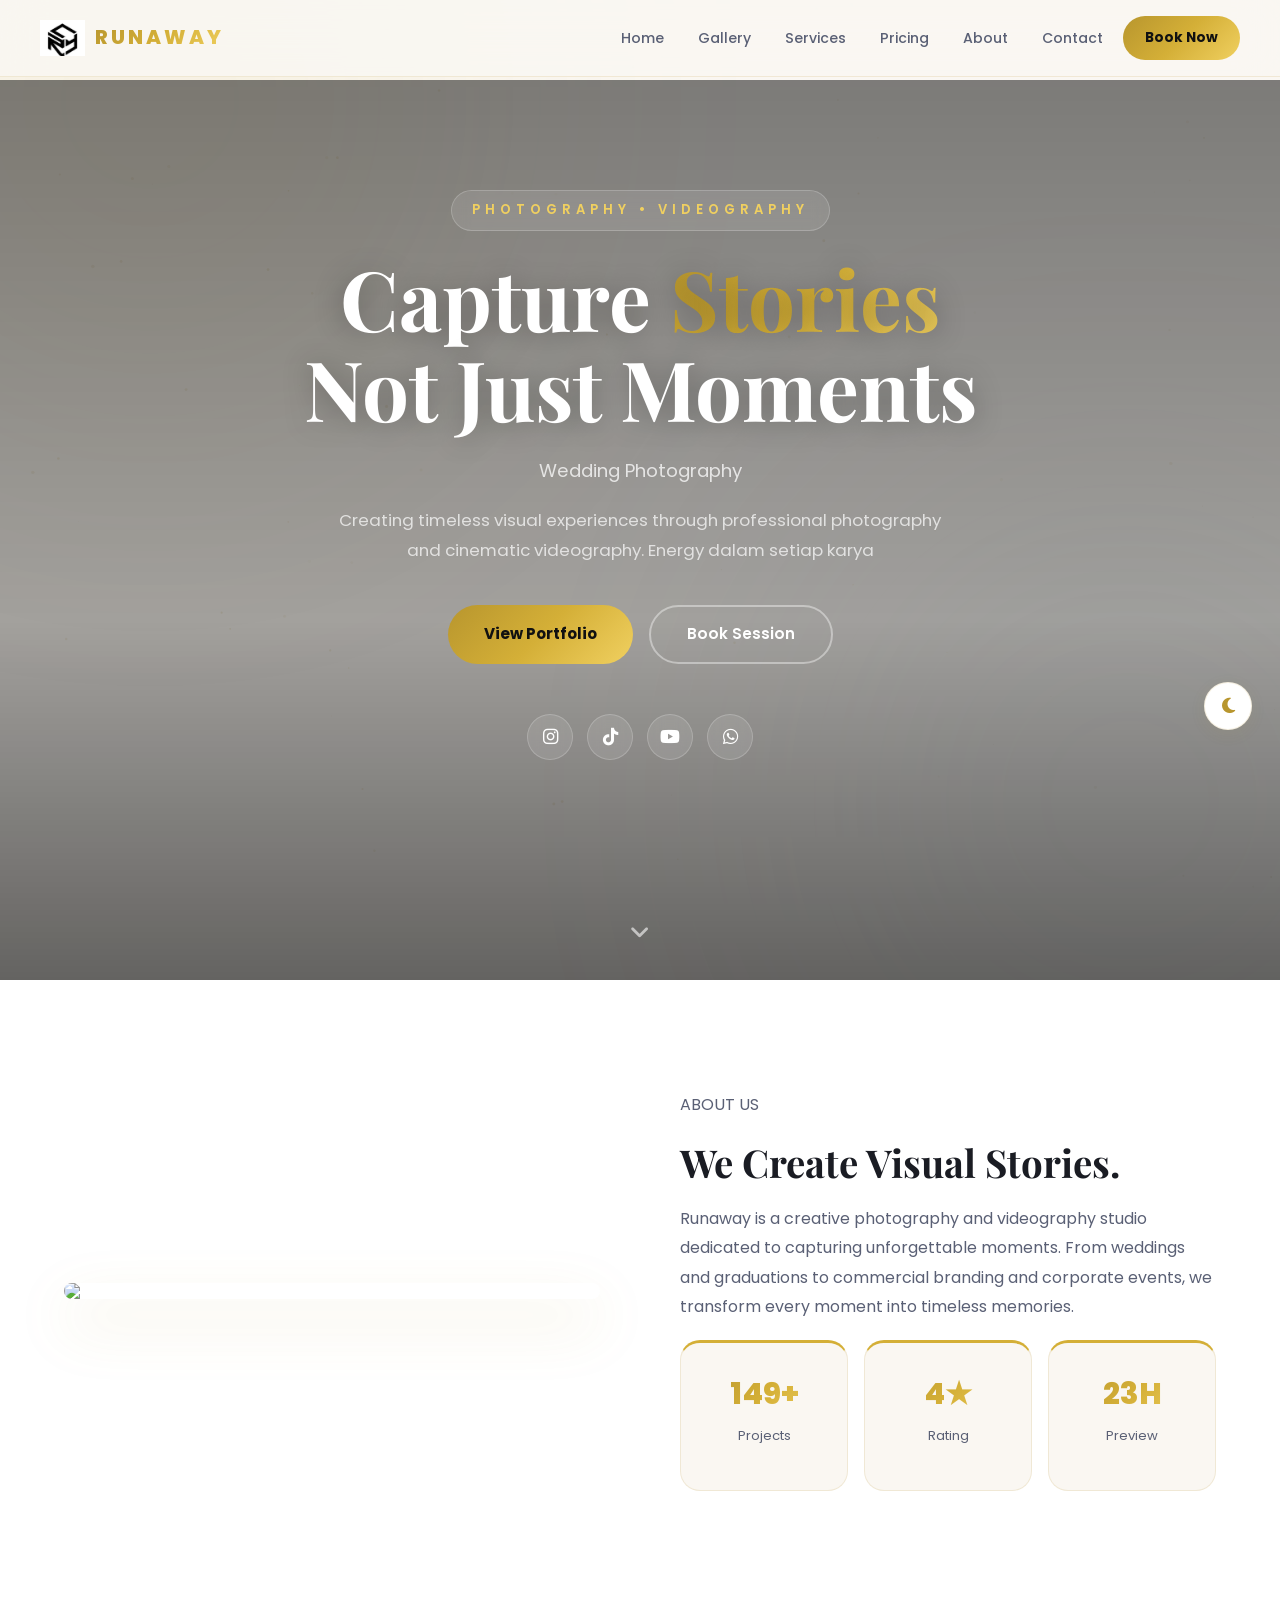
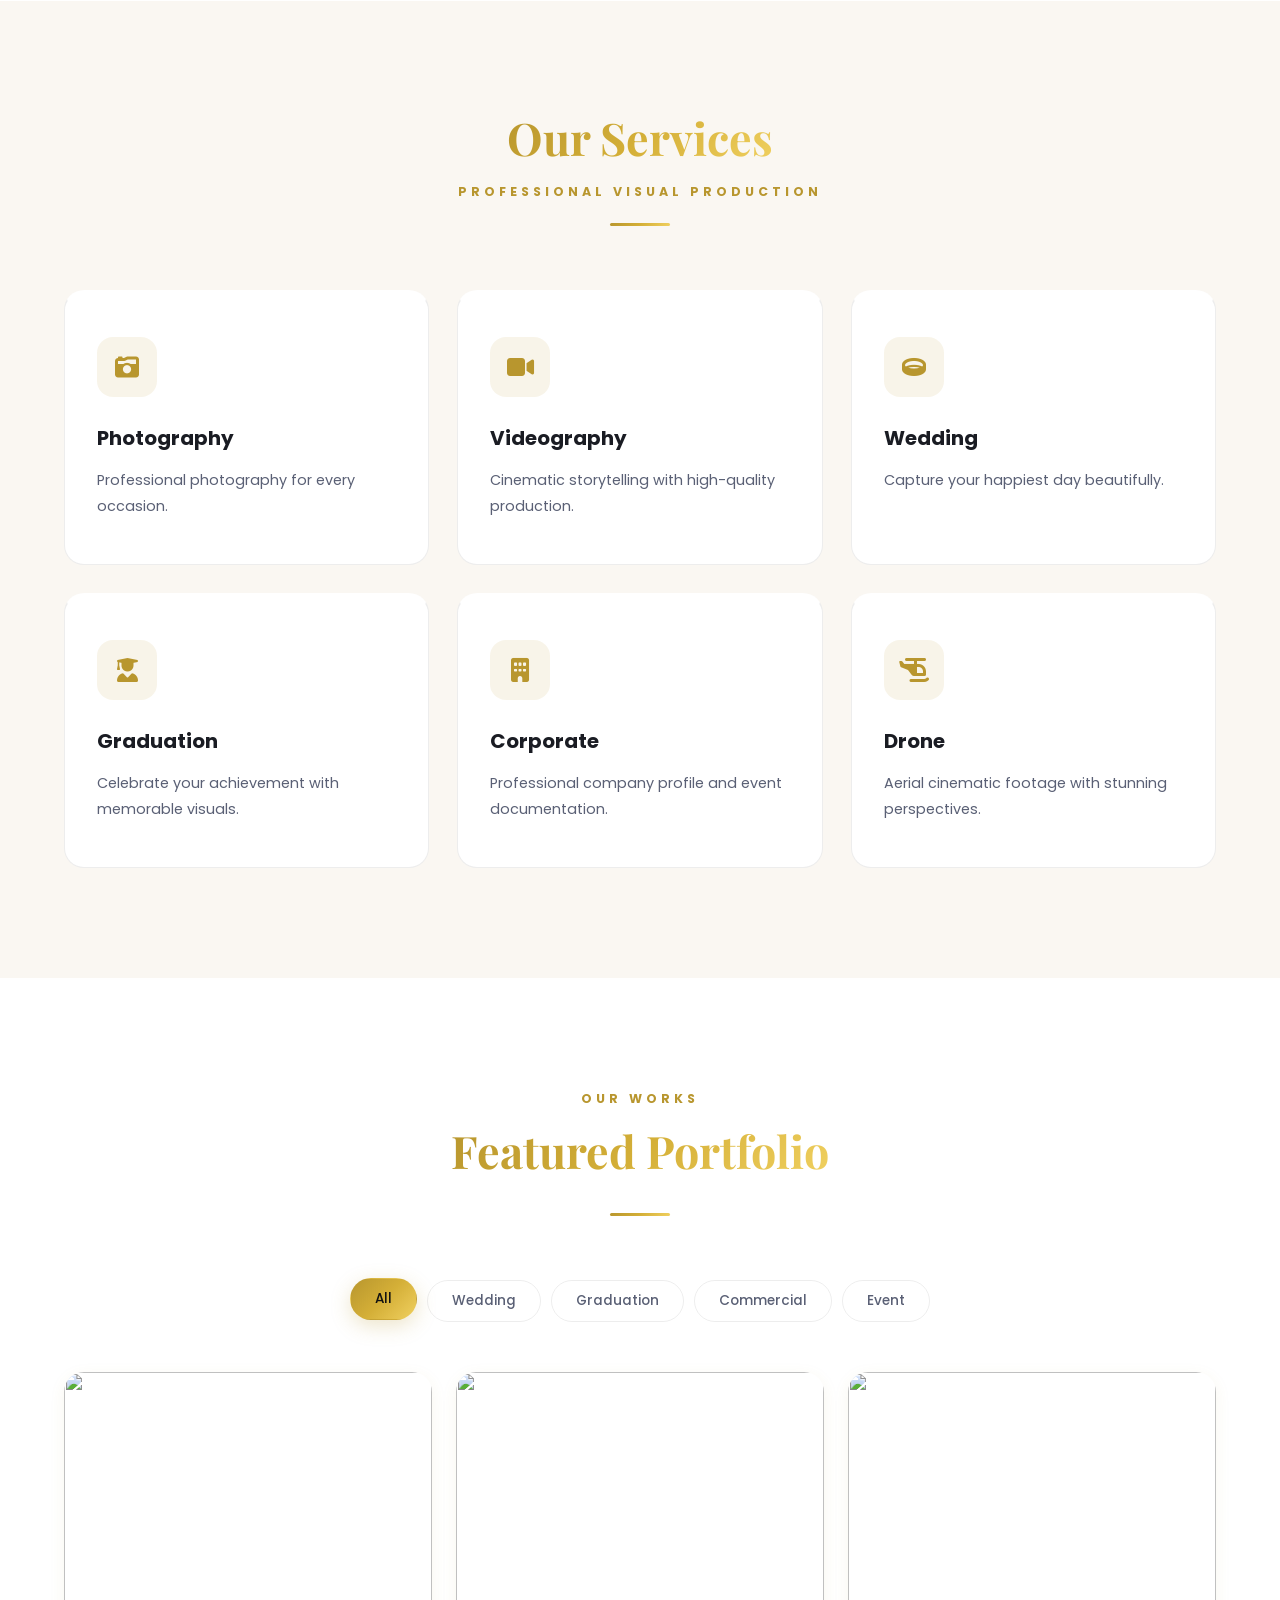
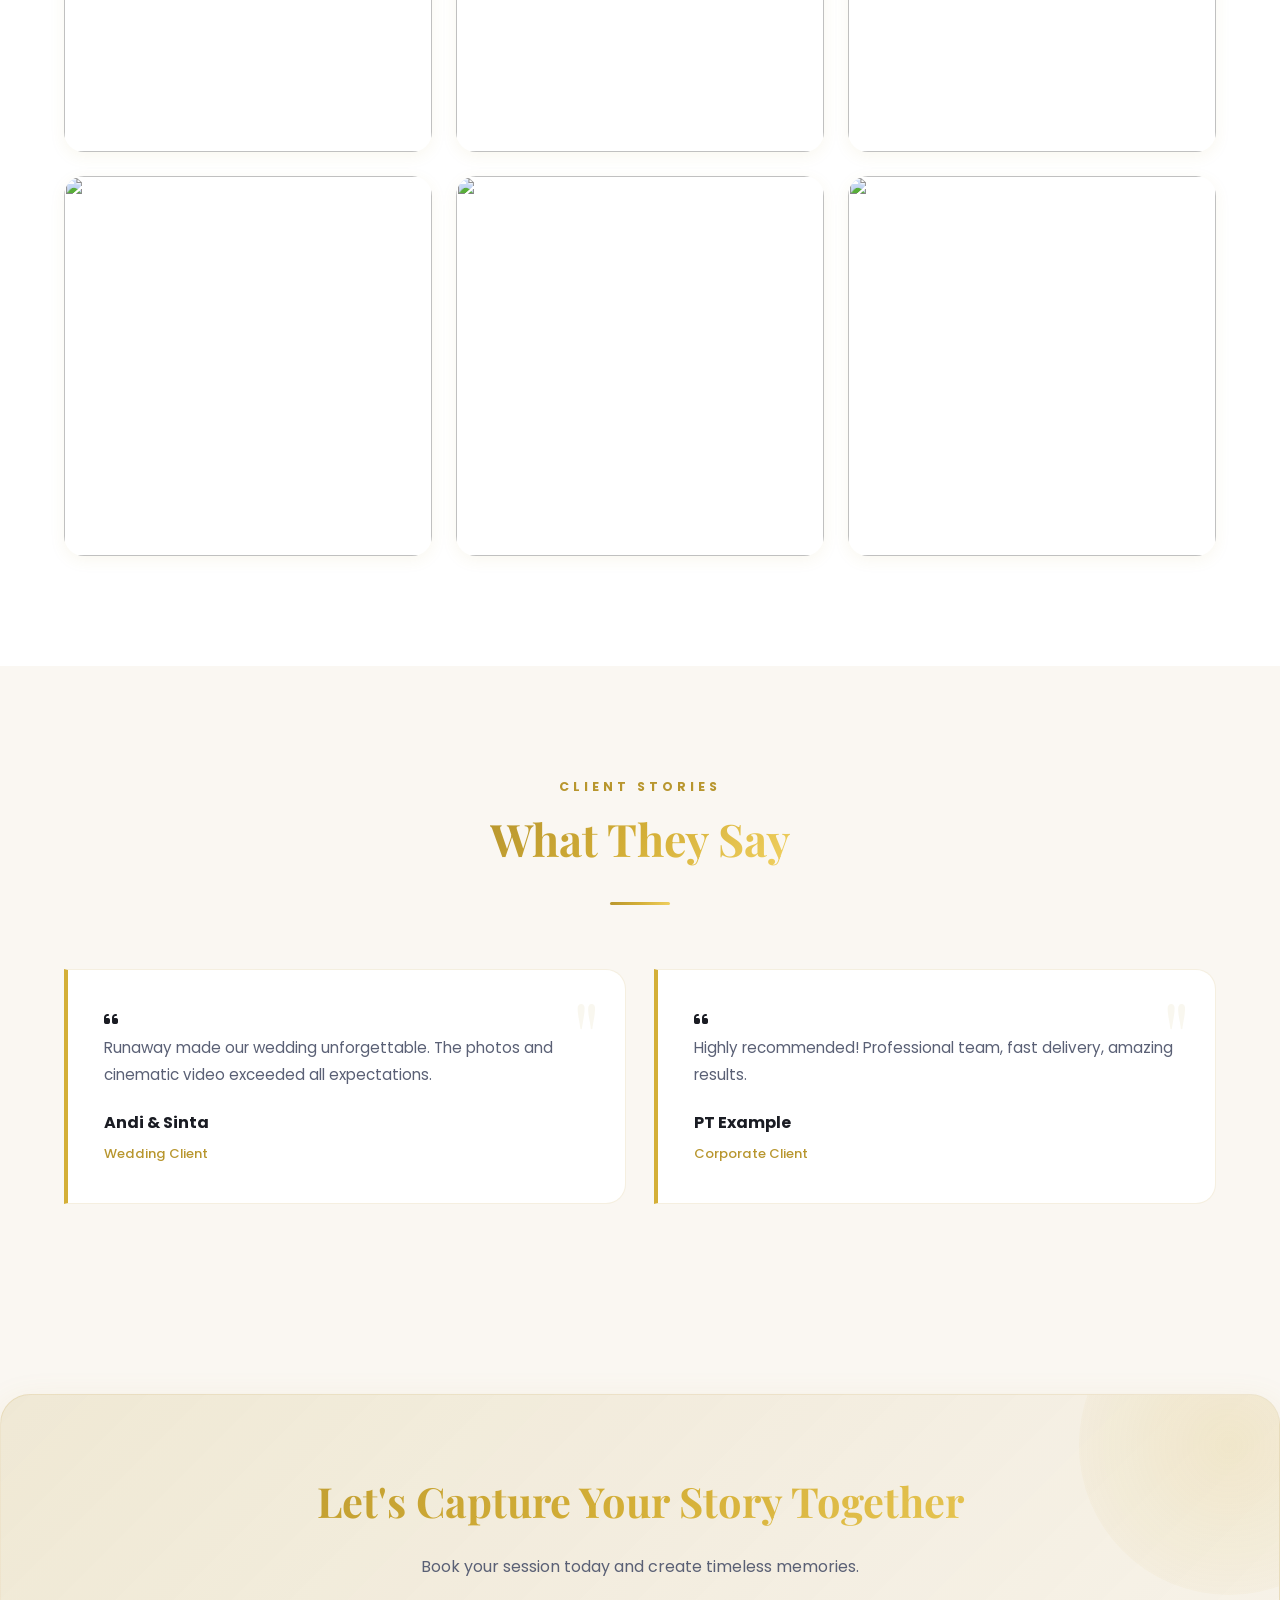
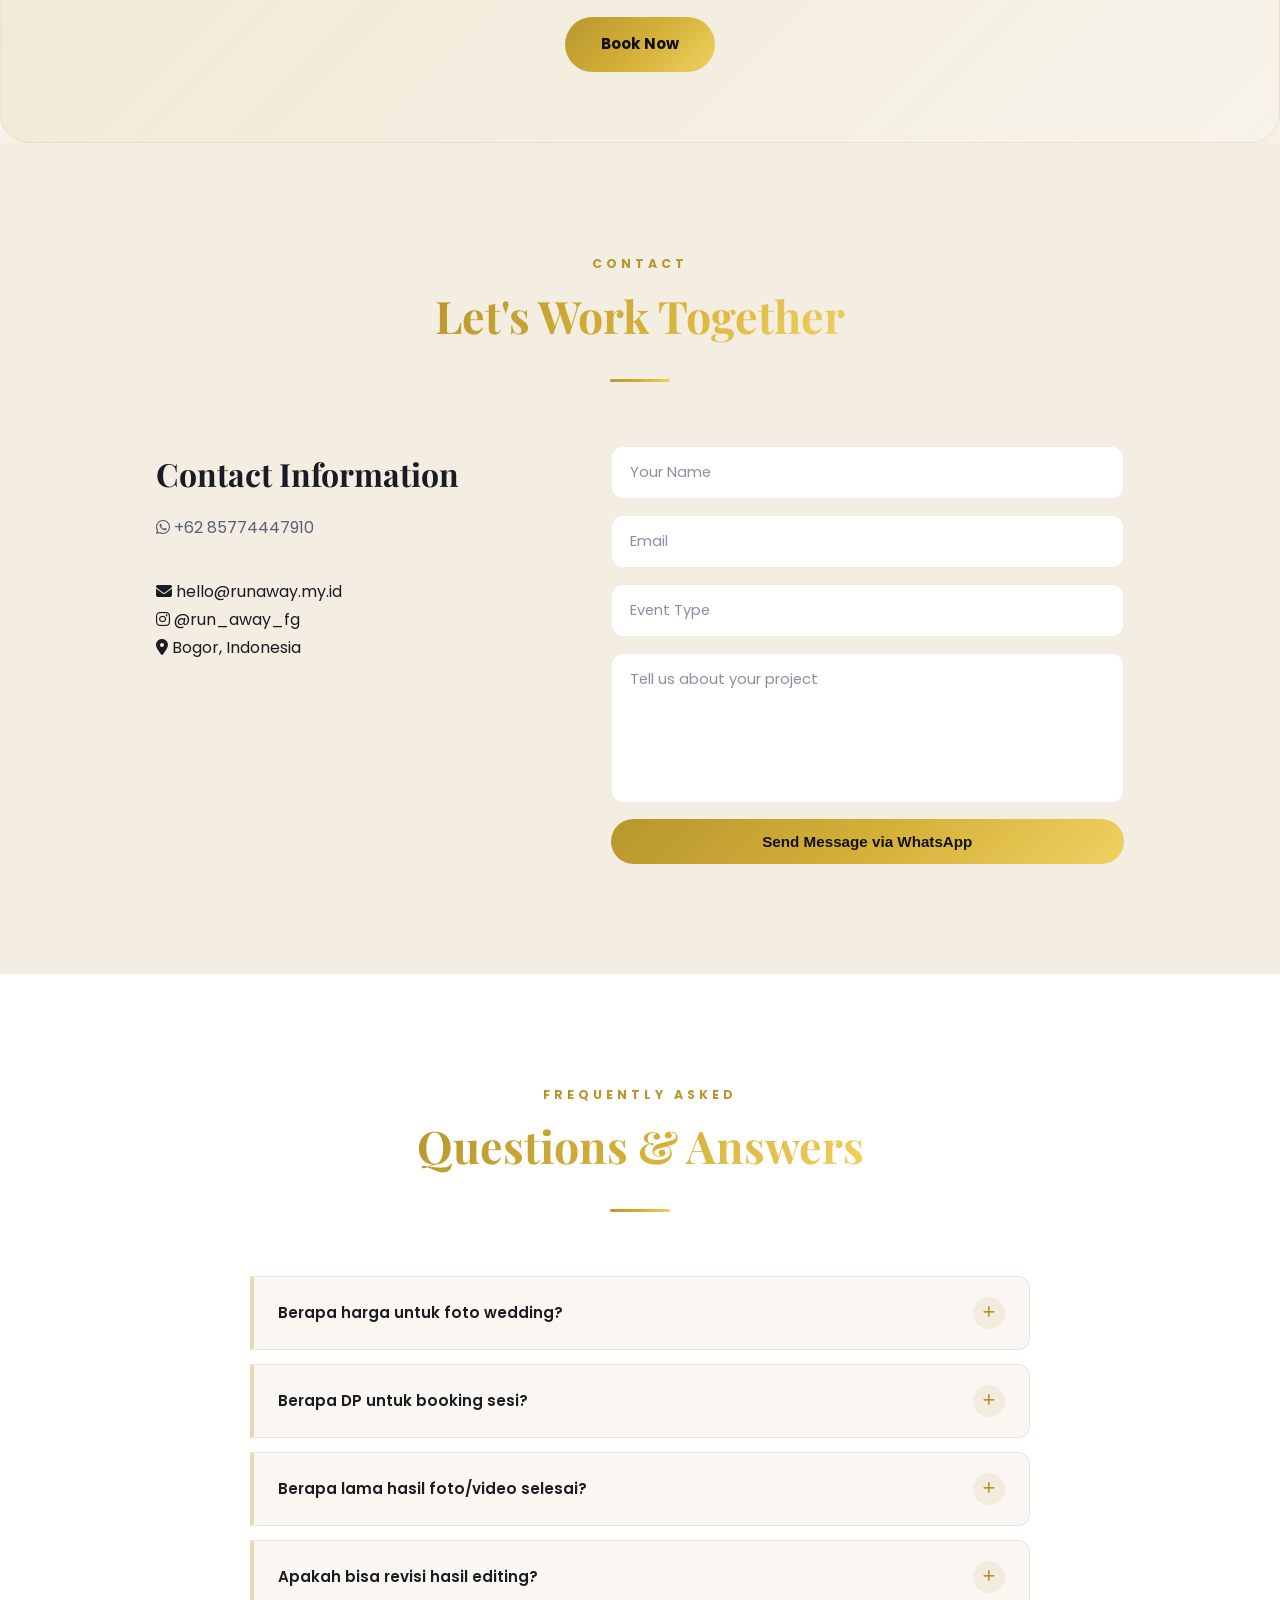
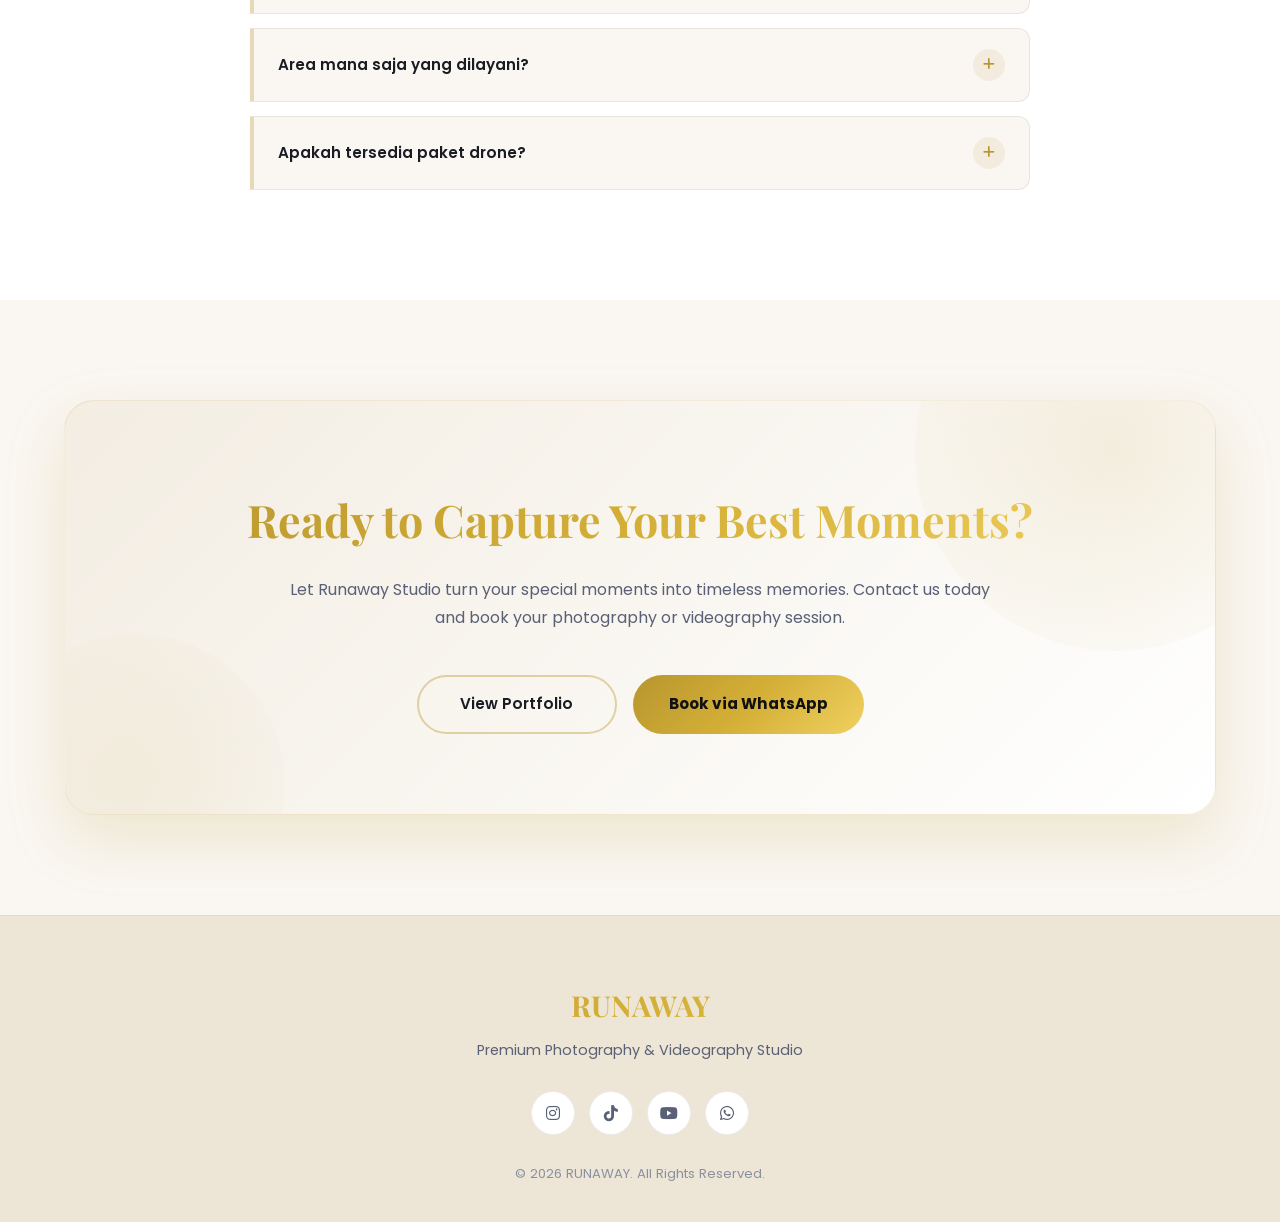
==== commit 97fac741: "Update index.html" ====
--- a/index.html
+++ b/index.html
@@ -79,6 +79,7 @@
 
         <p class="hero-desc" data-aos="fade-up" data-aos-delay="600">
             Creating timeless visual experiences through professional photography and cinematic videography.
+            Energy dalam setiap karya
         </p>
 
         <div class="hero-btn" data-aos="zoom-in" data-aos-delay="800">
--- a/style.css
+++ b/style.css
@@ -1196,3 +1196,205 @@
 body.dark-mode #page-transition {
   background: linear-gradient(135deg, #0d0f16, #1a1e2c);
 }
+
+/* ════════════════════════════════
+   RESPONSIVE — MOBILE FIRST FIX
+════════════════════════════════ */
+
+/* ── TABLET (max 1024px) ────────── */
+@media(max-width:1024px){
+
+  /* NAVBAR */
+  .navbar{ padding:14px 24px; }
+
+  /* HERO */
+  .hero h1{ font-size:3.2rem; }
+  .hero-desc{ font-size:.95rem; }
+
+  /* ABOUT */
+  #about .container{
+    grid-template-columns:1fr;
+    gap:50px;
+  }
+  .about-content{ text-align:center; }
+  .about-grid{ grid-template-columns:repeat(3,1fr); }
+
+  /* CONTACT */
+  .contact-grid{ grid-template-columns:1fr; gap:40px; }
+
+  /* BOOKING */
+  .booking-wrapper{ grid-template-columns:1fr; gap:40px; }
+
+  /* ABOUT PAGE */
+  .about-wrapper{ grid-template-columns:1fr; gap:40px; }
+  .vision-mission{ grid-template-columns:1fr; }
+
+  /* PORTFOLIO MASONRY */
+  .portfolio-grid.masonry{ column-count:2; }
+
+}
+
+/* ── MOBILE (max 768px) ─────────── */
+@media(max-width:768px){
+
+  body{ padding-top:70px; }
+
+  /* NAVBAR */
+  .navbar{ padding:12px 18px; }
+  .logo{ font-size:1.1rem; }
+  .logo img{ height:30px; }
+
+  /* HERO */
+  .hero{ min-height:100svh; }
+  .hero h1{ font-size:2.2rem; line-height:1.15; }
+  .hero-content > p:first-child{
+    font-size:.72rem;
+    letter-spacing:3px;
+    padding:6px 14px;
+  }
+  .hero-desc{ font-size:.88rem; margin:14px auto 28px; }
+  .hero-btn{
+    flex-direction:column;
+    align-items:center;
+    gap:12px;
+  }
+  .hero-btn .btn-primary,
+  .hero-btn .btn-outline{
+    width:100%;
+    max-width:280px;
+    justify-content:center;
+    padding:13px 28px;
+  }
+  .socials{ gap:10px; }
+  .socials a{ width:40px; height:40px; font-size:1rem; }
+
+  /* SECTION */
+  section{ padding:80px 0; }
+  .section-title{ margin-bottom:44px; }
+  .section-title h2{ font-size:1.8rem; }
+  .section-title p{ font-size:.75rem; }
+
+  /* ABOUT */
+  #about .container{ gap:36px; }
+  .about-content h2{ font-size:1.9rem; }
+  .about-grid{
+    grid-template-columns:repeat(3,1fr);
+    gap:10px;
+  }
+  .about-grid div{ padding:18px 10px; }
+  .about-grid h3{ font-size:1.5rem; }
+  .about-grid p{ font-size:.75rem; }
+
+  /* SERVICES */
+  .services-grid{ grid-template-columns:1fr; gap:18px; }
+  .service-card{ padding:32px 24px; }
+  .service-card i{ width:52px; height:52px; font-size:1.3rem; }
+
+  /* PORTFOLIO */
+  .portfolio-filter{ gap:8px; }
+  .portfolio-filter button{
+    padding:8px 16px;
+    font-size:.78rem;
+  }
+  .portfolio-grid{
+    grid-template-columns:1fr;
+    gap:16px;
+  }
+  .portfolio-grid.masonry{
+    column-count:1;
+  }
+  .portfolio-item img{ height:260px; }
+
+  /* TESTIMONIAL */
+  .testimonial-wrapper{ grid-template-columns:1fr; gap:16px; }
+  .testimonial-card{ padding:28px 22px; }
+  .testimonial-card::before{ font-size:4rem; }
+
+  /* FAQ */
+  .faq-question{ padding:16px 18px; }
+  .faq-question span{ font-size:.88rem; }
+  .faq-answer p{ padding:0 18px 16px; font-size:.88rem; }
+
+  /* CTA */
+  .cta{ padding:44px 24px; margin-top:50px; }
+  .cta h2{ font-size:1.8rem; }
+  .cta-box{ padding:40px 24px; }
+  .cta-box h2{ font-size:1.8rem; }
+  .cta-buttons{
+    flex-direction:column;
+    align-items:center;
+  }
+  .cta-buttons .btn-primary,
+  .cta-buttons .btn-outline{
+    width:100%;
+    max-width:300px;
+    justify-content:center;
+  }
+
+  /* CONTACT */
+  #contact{ padding:80px 5%; }
+  .contact-form input,
+  .contact-form textarea{ padding:13px 14px; }
+
+  /* BOOKING */
+  .booking-hero h1{ font-size:2.2rem; }
+  .booking-section{ padding:60px 5% 80px; }
+  .booking-form{ padding:28px 20px; }
+  .booking-pkg-item{ padding:12px 14px; }
+
+  /* ABOUT PAGE */
+  .about-hero{ padding:120px 5% 60px; }
+  .about-hero h1{ font-size:2.2rem; }
+  .about-page{ padding:60px 5% 80px; }
+  .about-content h2{ font-size:1.9rem; }
+  .vm-card{ padding:28px 22px; }
+
+  /* GALLERY */
+  .gallery-hero{ padding-top:120px; padding-bottom:70px; }
+  .gallery-hero h1{ font-size:2.2rem; }
+  .portfolio-section{ padding:70px 5%; }
+
+  /* SERVICES PAGE */
+  .services-hero{ padding:120px 5% 70px; }
+  .services-hero h1{ font-size:2.2rem; }
+  .services{ padding:70px 5%; }
+  .service-grid{ grid-template-columns:1fr; gap:16px; }
+
+  /* PRICING */
+  .pricing{ padding:100px 5% 80px; }
+  .pricing-grid{ grid-template-columns:1fr; gap:18px; }
+  .price-card{ padding:34px 24px; }
+  .price-card.popular{ transform:scale(1); }
+
+  /* FOOTER */
+  footer{ padding:50px 0 28px; }
+  footer h2{ font-size:1.5rem; }
+  .footer-social{ gap:10px; }
+  .footer-social a{ width:38px; height:38px; font-size:.9rem; }
+
+  /* FIXED BUTTONS */
+  #darkToggle{ right:18px; bottom:160px; width:42px; height:42px; }
+  #topBtn{ right:18px; bottom:100px; width:42px; height:42px; }
+  .whatsapp{ right:18px; bottom:28px; width:50px; height:50px; font-size:1.4rem; }
+
+  /* 404 & THANKYOU */
+  .notfound-number{ font-size:7rem; }
+  .notfound-inner h2{ font-size:1.6rem; }
+  .notfound-links{ flex-direction:column; align-items:center; }
+  .info-cards{ grid-template-columns:1fr; }
+  .thankyou-inner h1{ font-size:2rem; }
+  .thankyou-links{ flex-direction:column; align-items:center; }
+
+}
+
+/* ── SMALL MOBILE (max 420px) ───── */
+@media(max-width:420px){
+
+  .hero h1{ font-size:1.9rem; }
+  .section-title h2{ font-size:1.6rem; }
+  .about-grid{ grid-template-columns:1fr; }
+  .logo span{ font-size:1rem; letter-spacing:2px; }
+  .pricing-grid{ gap:14px; }
+  .price-card{ padding:28px 18px; }
+
+}
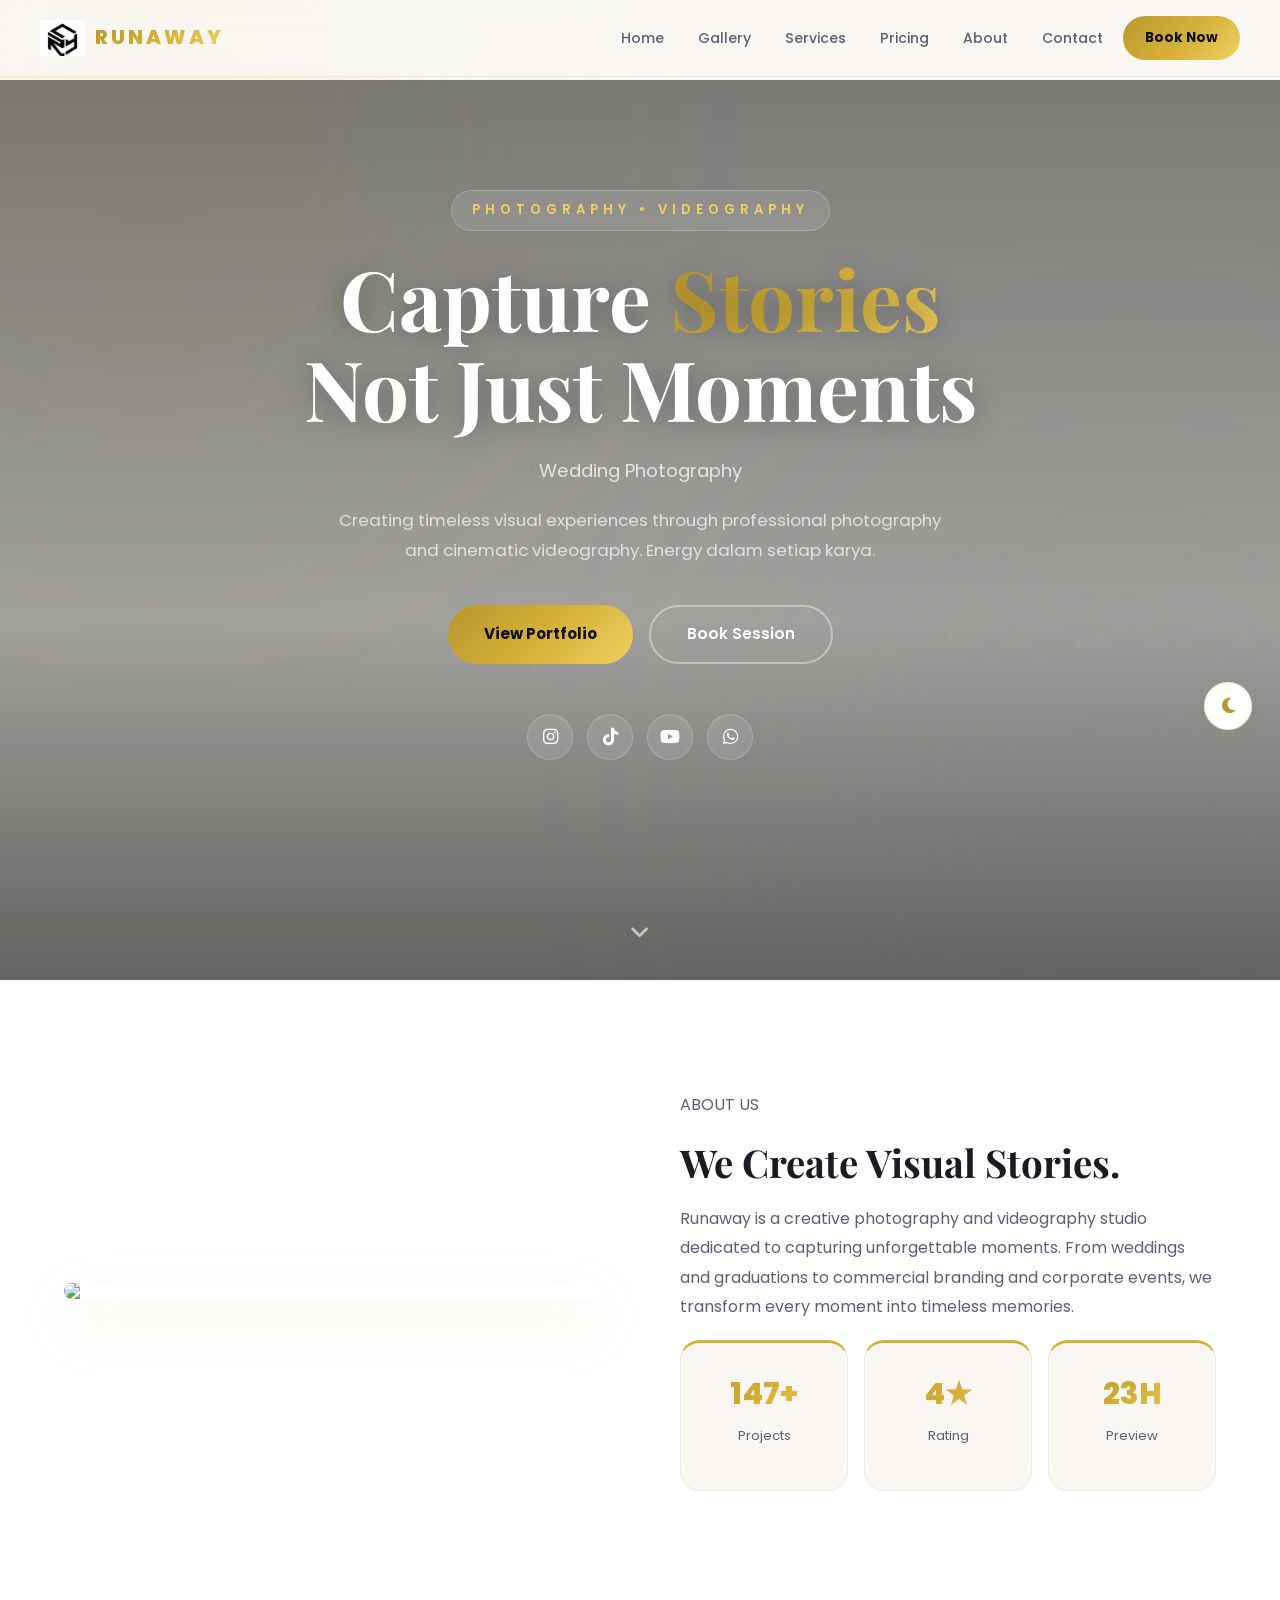
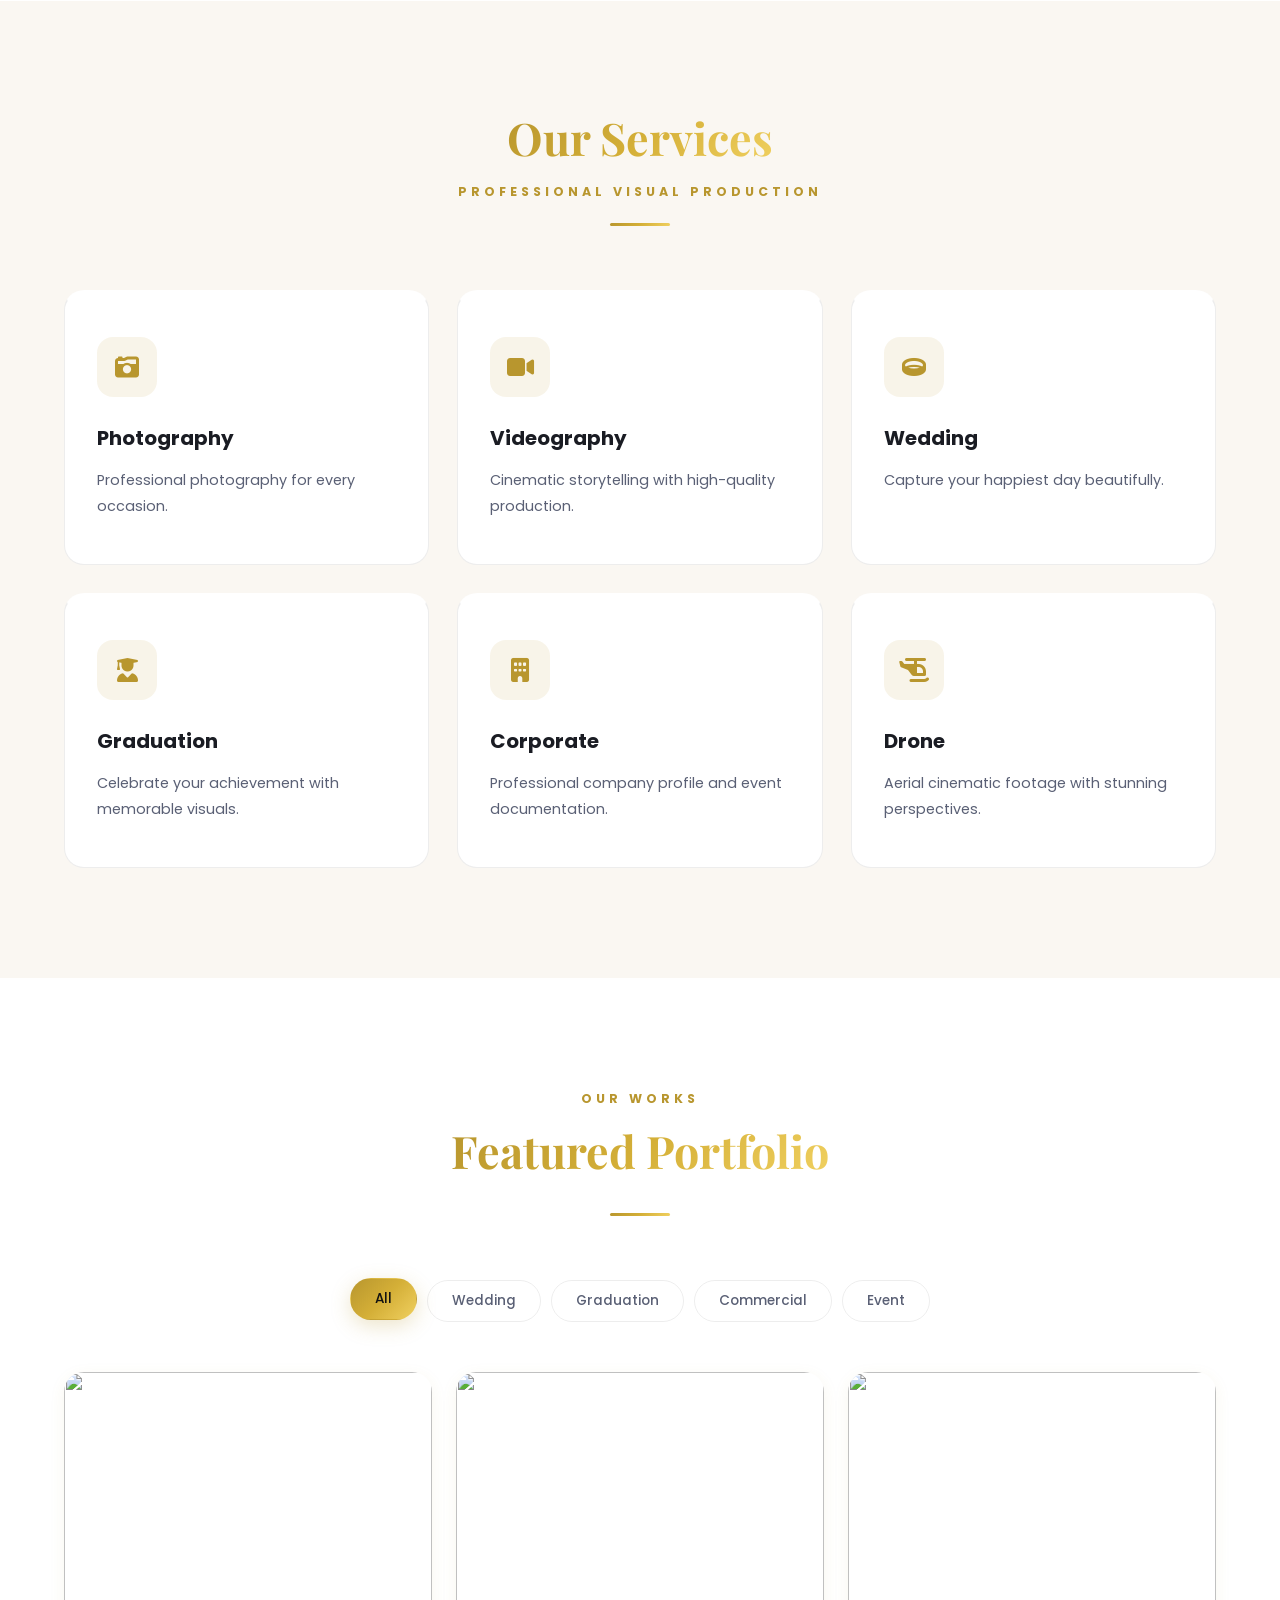
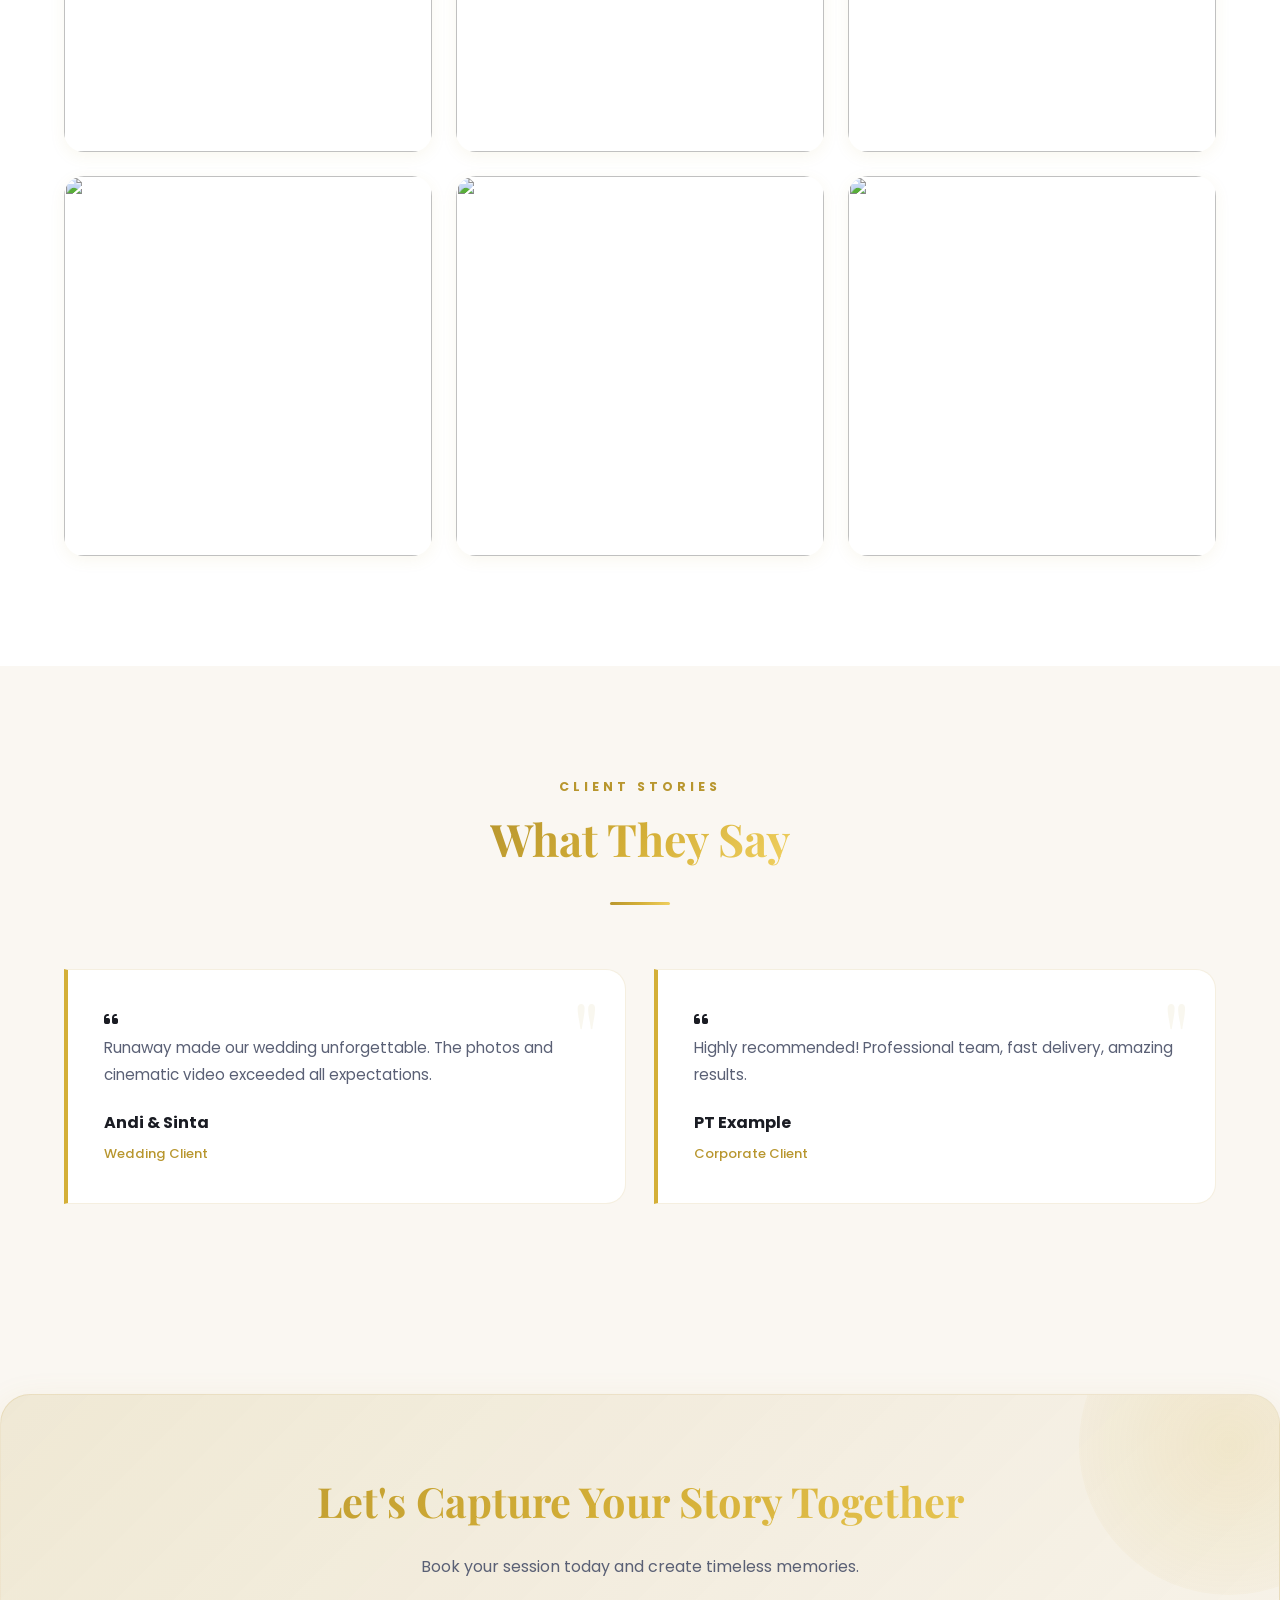
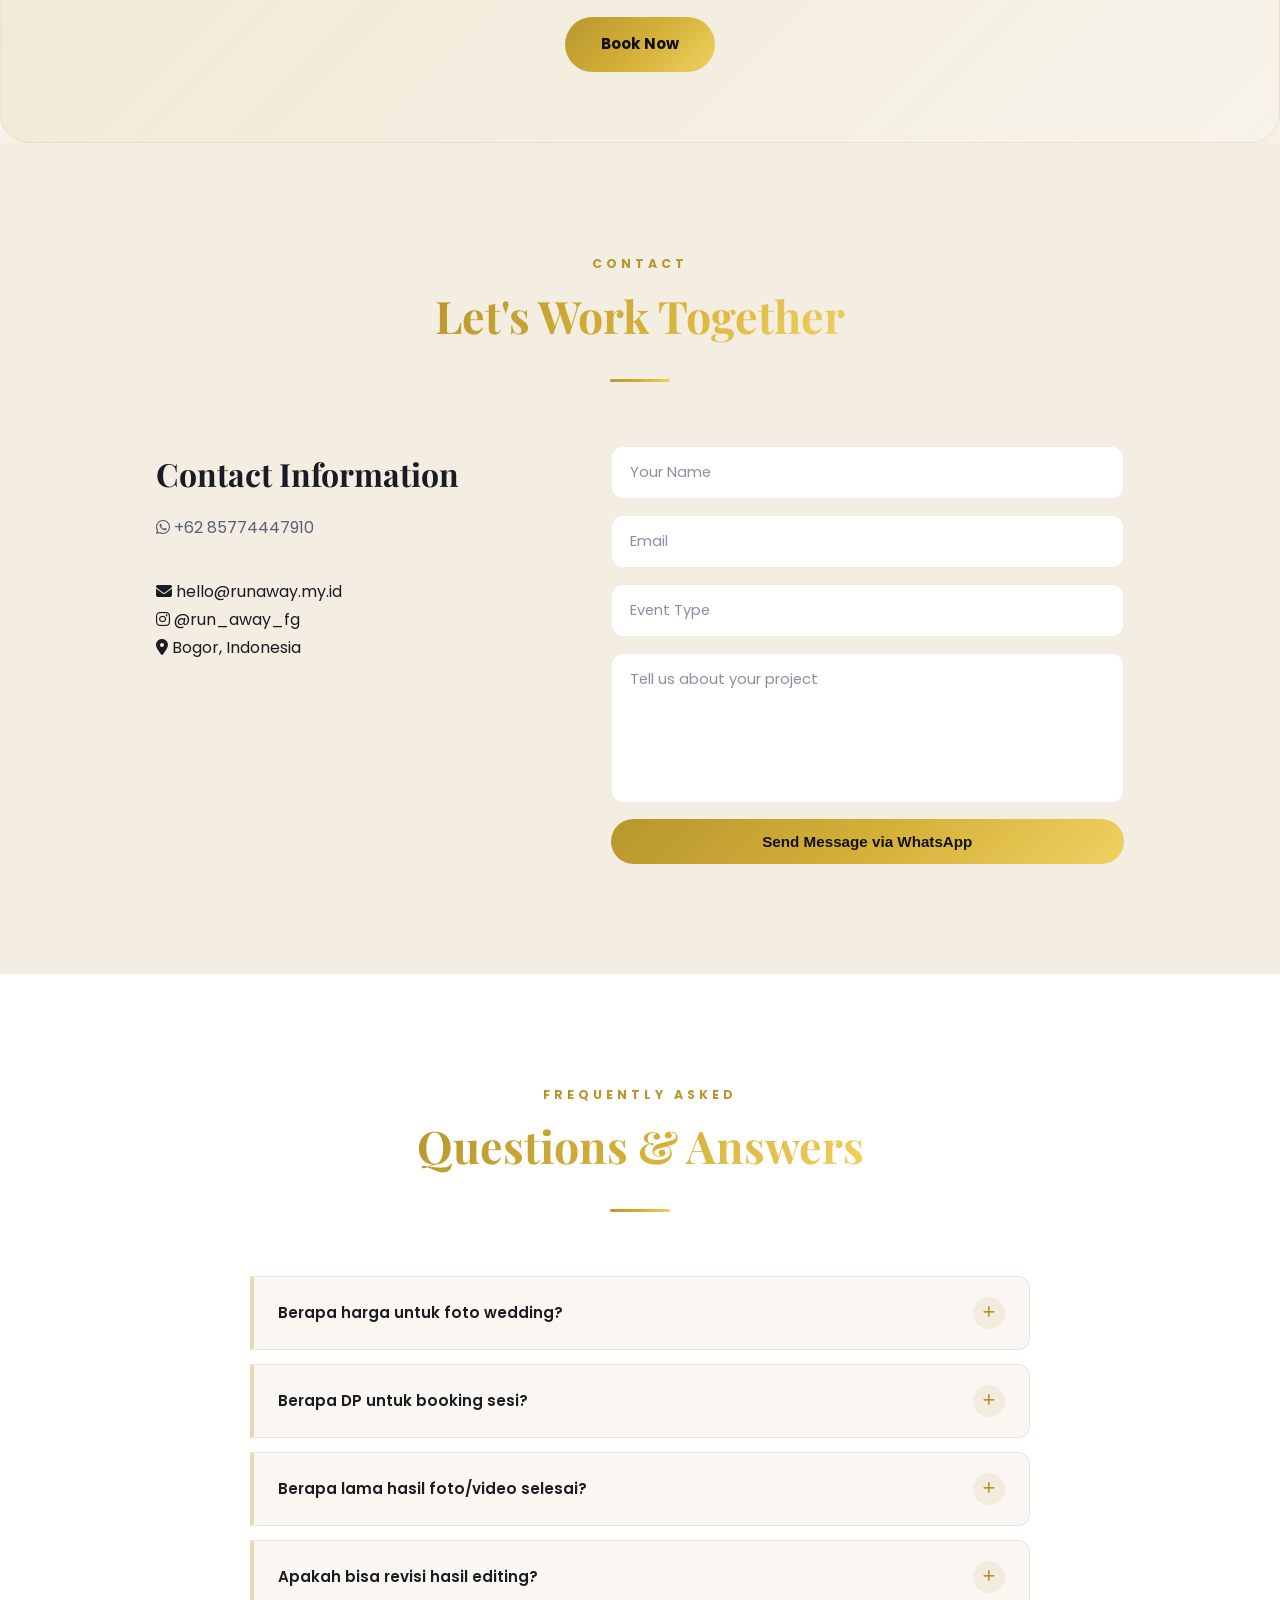
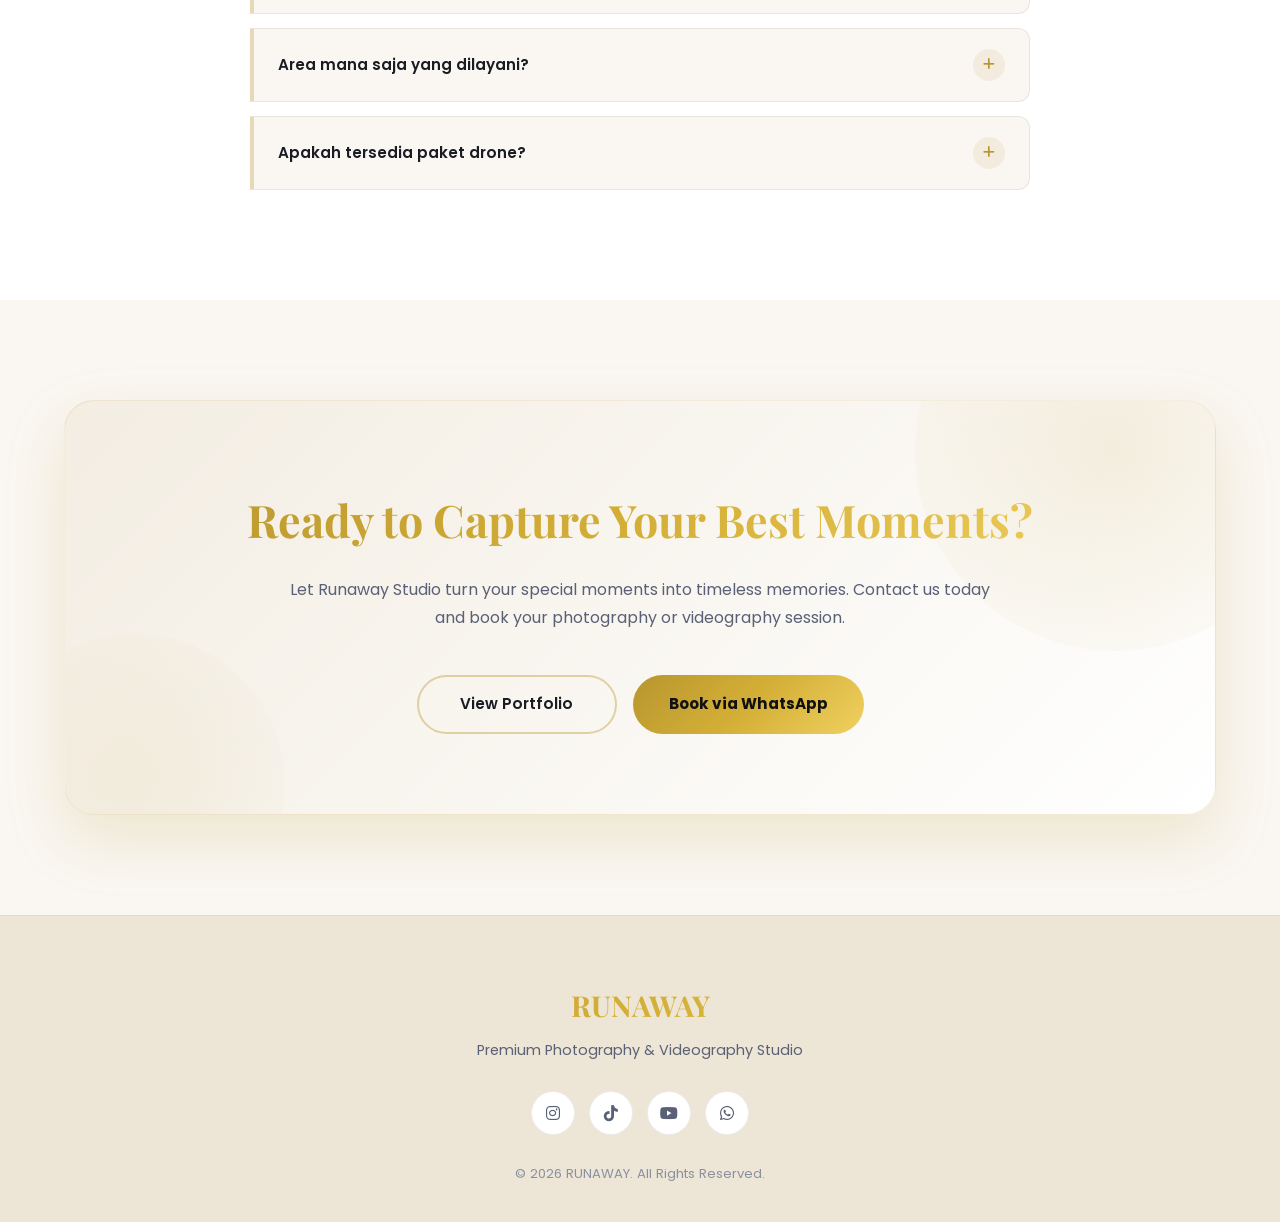
==== commit 30a1cf6a: "Fix punctuation in hero description Corrected punctuation in the hero description paragraph." ====
--- a/index.html
+++ b/index.html
@@ -79,7 +79,7 @@
 
         <p class="hero-desc" data-aos="fade-up" data-aos-delay="600">
             Creating timeless visual experiences through professional photography and cinematic videography.
-            Energy dalam setiap karya
+            Energy dalam setiap karya.
         </p>
 
         <div class="hero-btn" data-aos="zoom-in" data-aos-delay="800">
